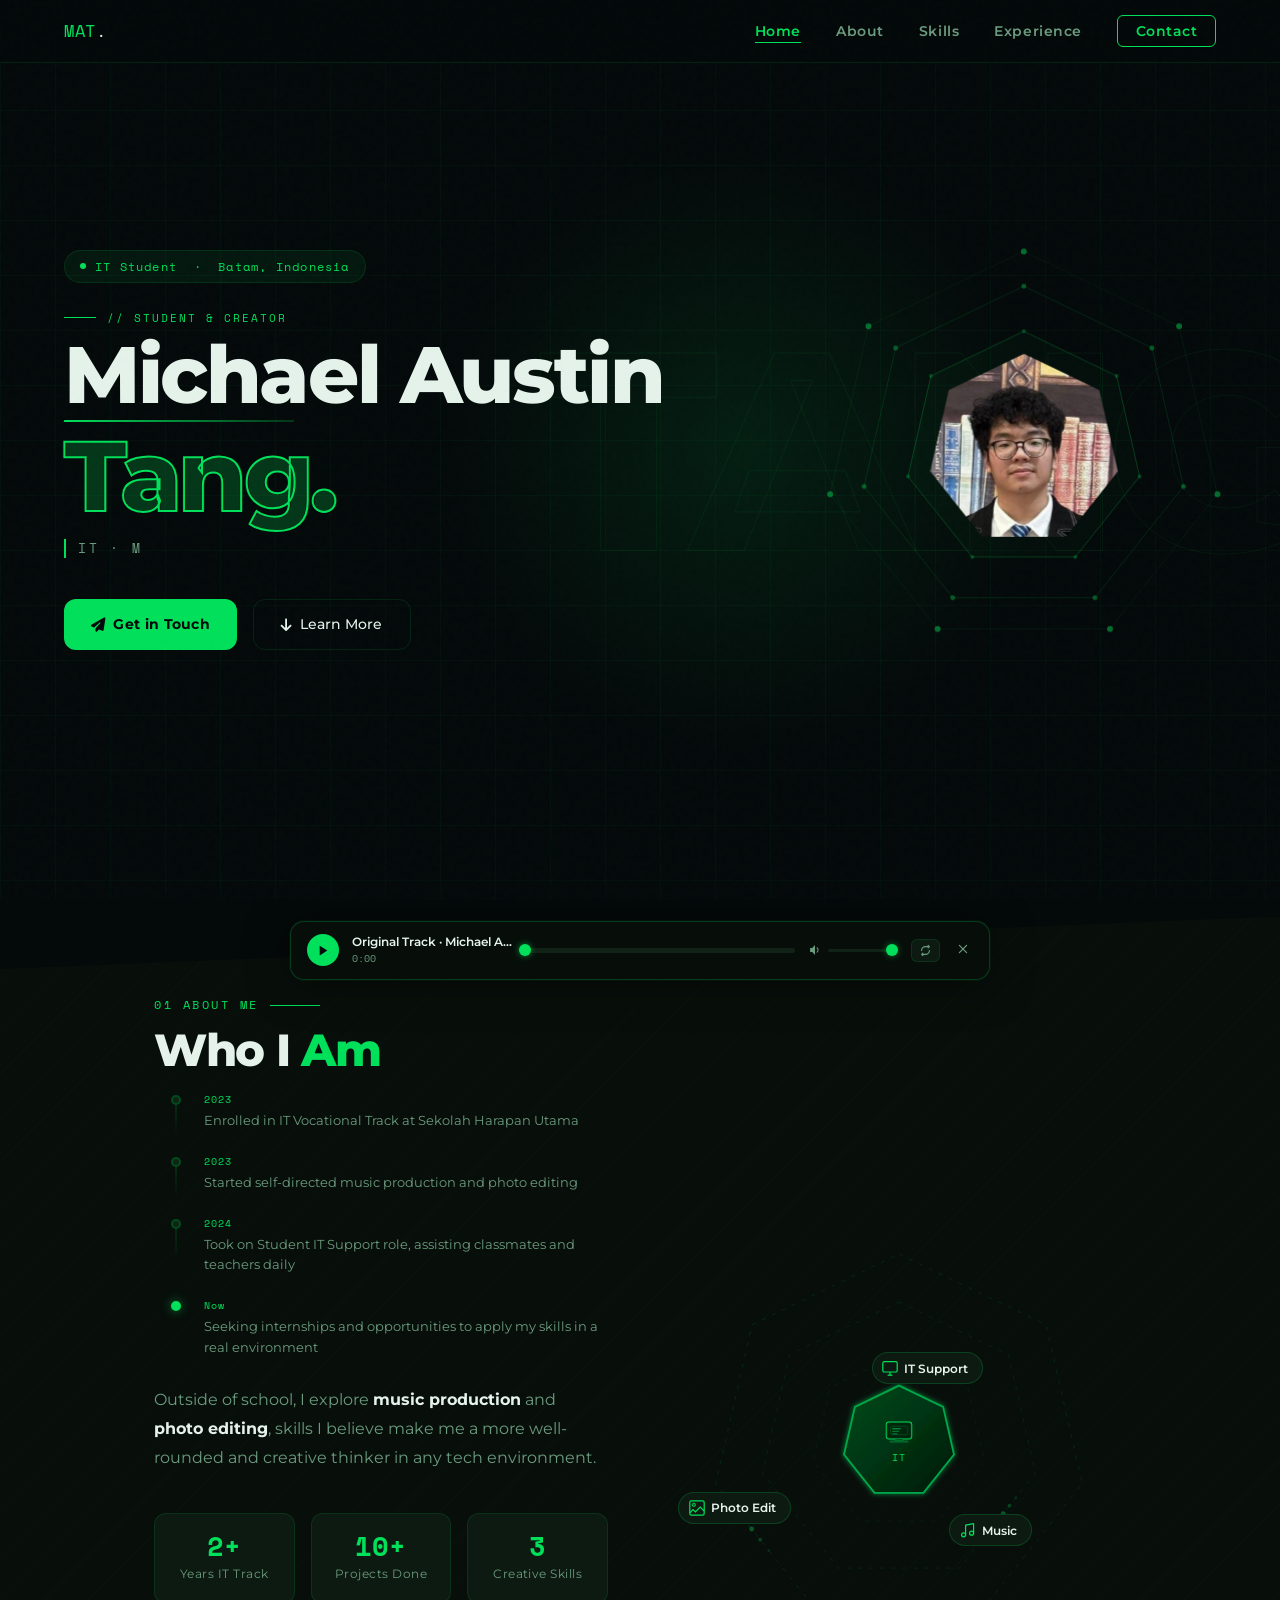
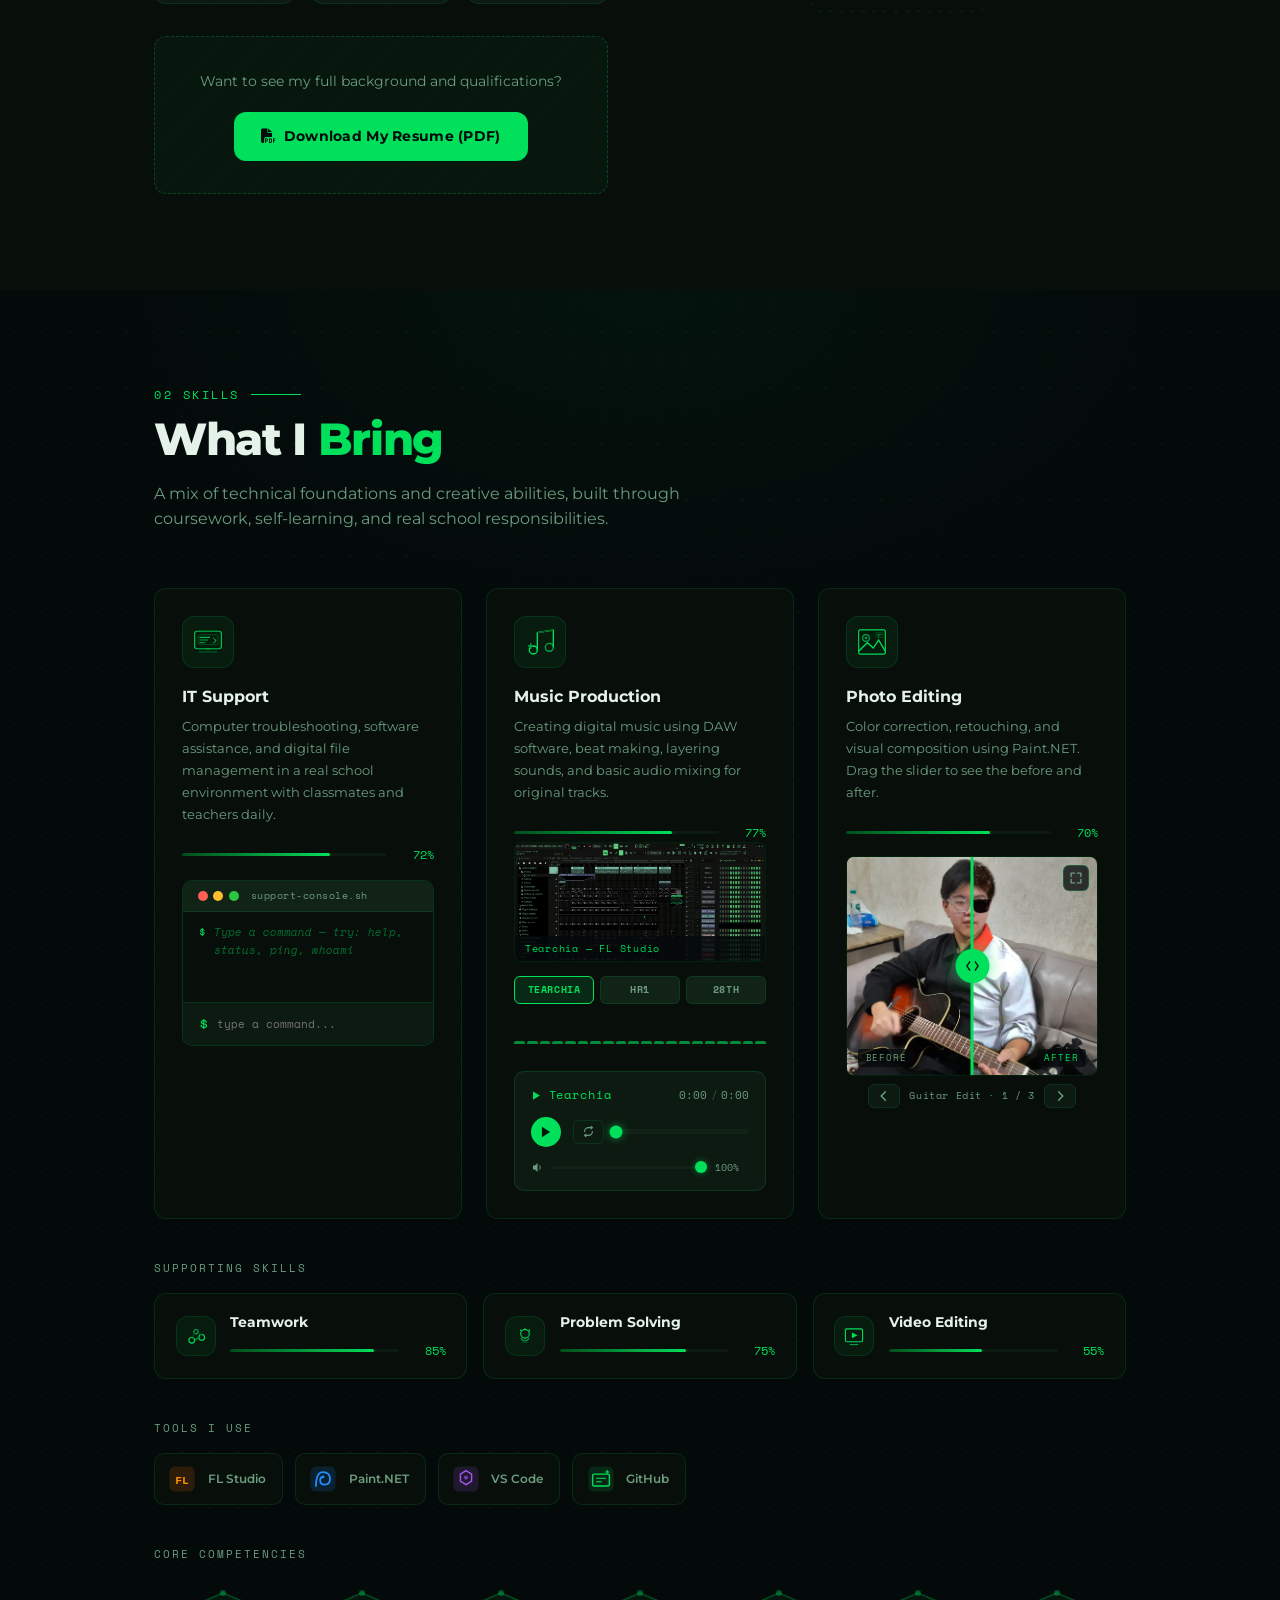
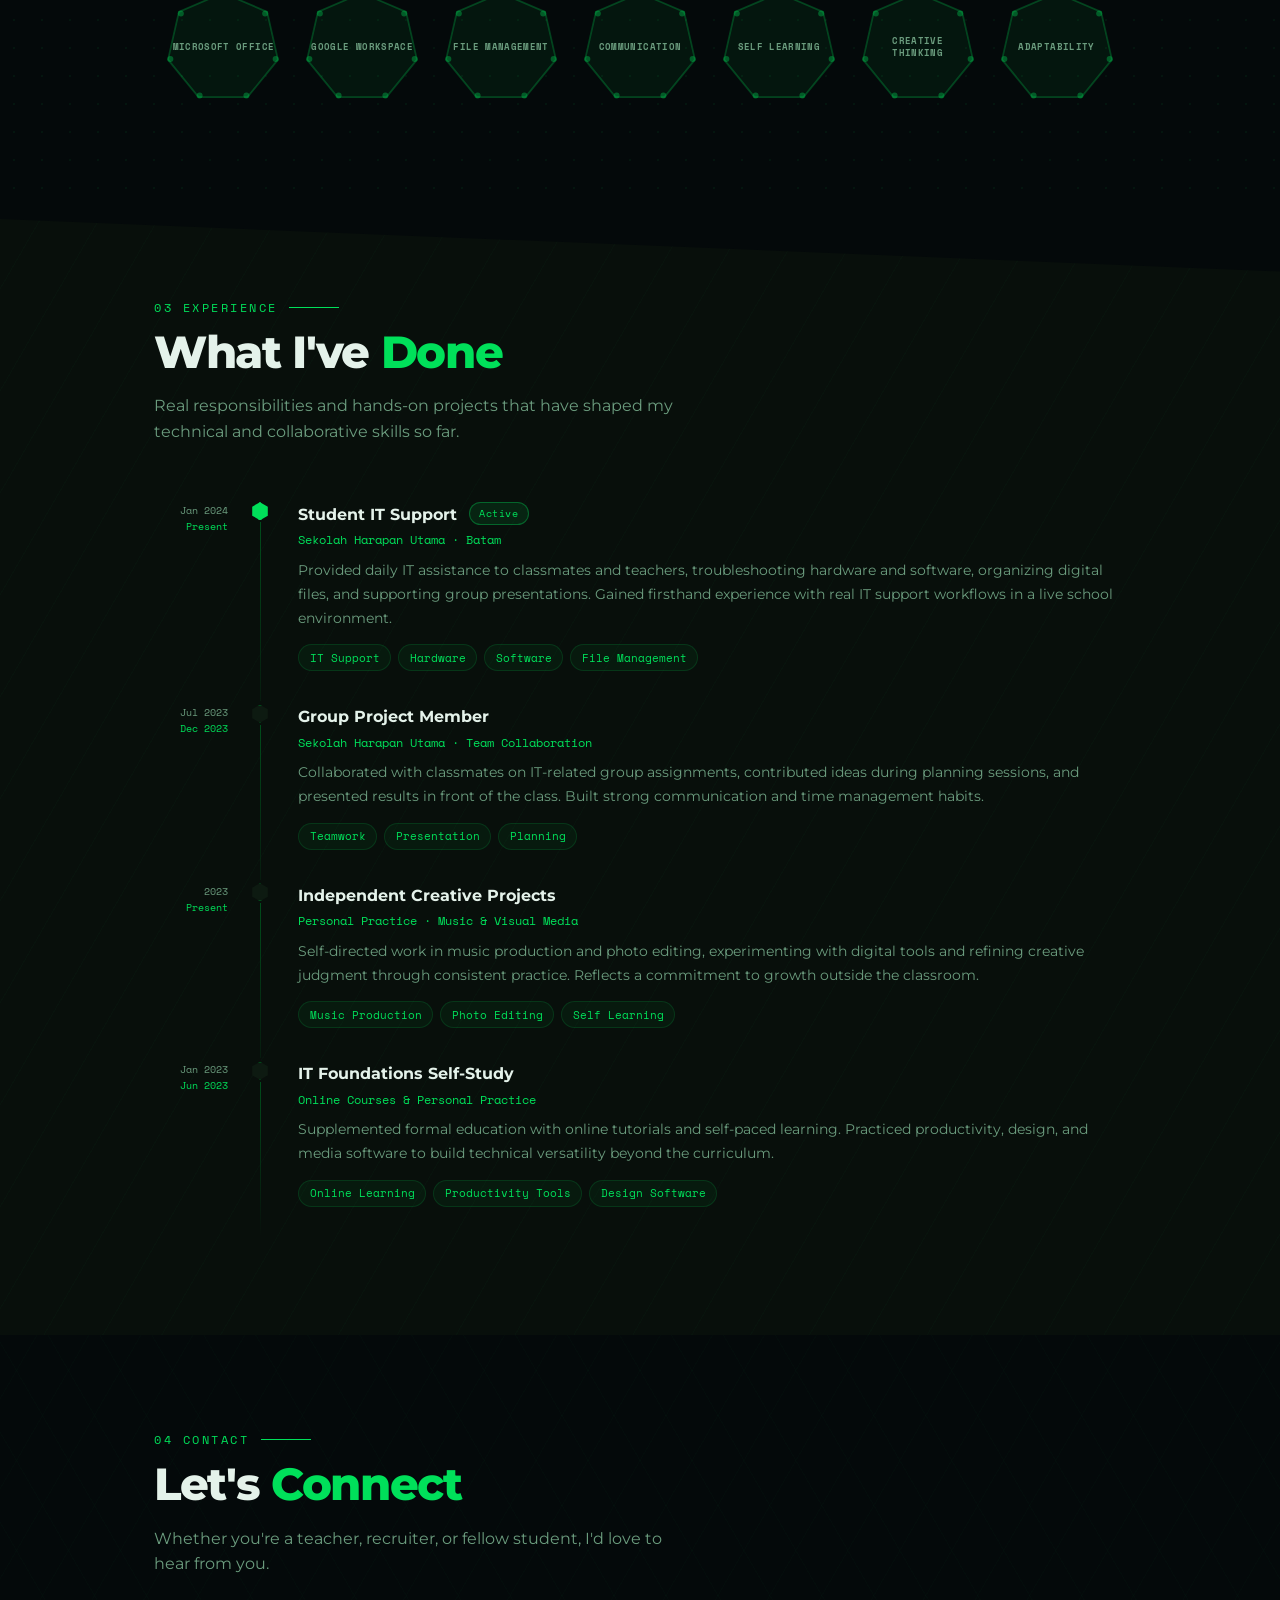
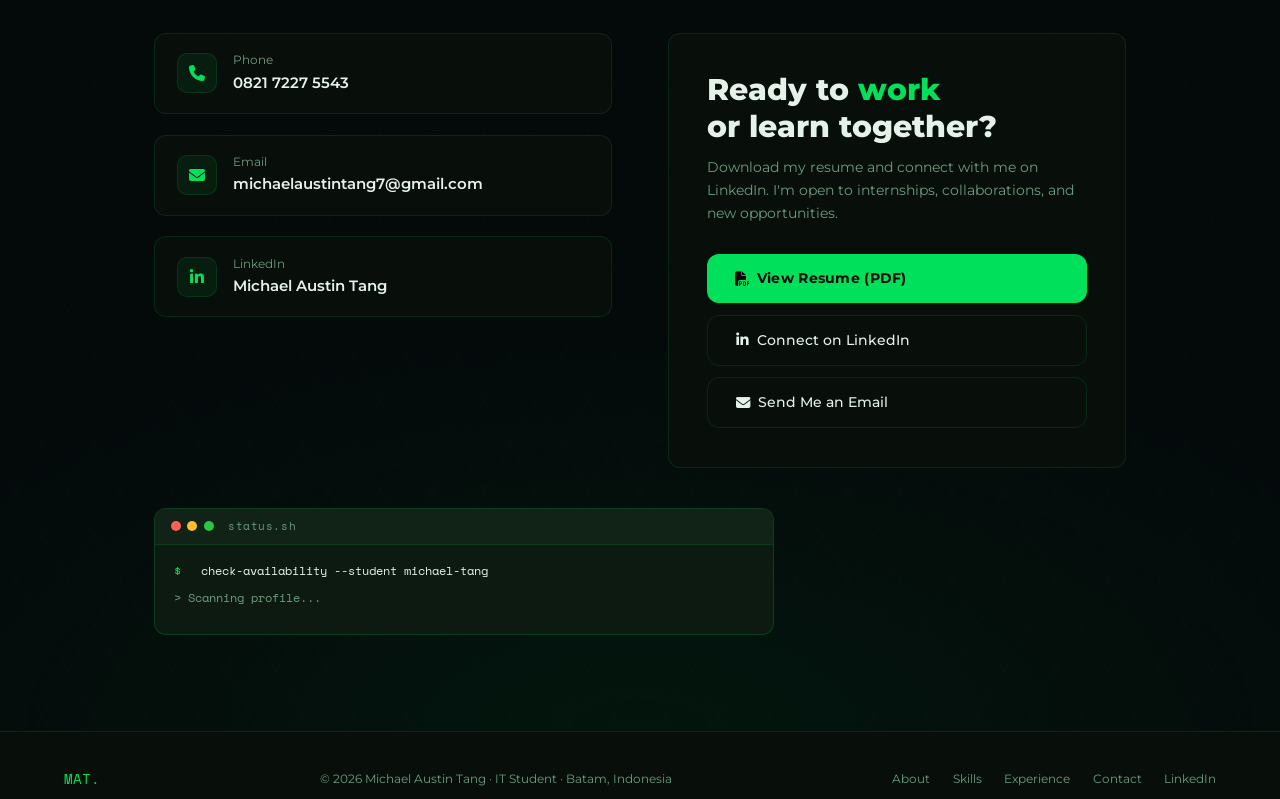
==== index.html @ 1795a178 "Add files via upload" ====
<!DOCTYPE html>
<html lang="en">
<head>
  <meta charset="UTF-8" />
  <meta name="viewport" content="width=device-width, initial-scale=1.0" />
  <title>Michael Austin Tang | IT Student</title>
  <meta name="description" content="Portfolio of Michael Austin Tang, IT vocational student with skills in music production, photo editing, and technology." />
  <link rel="icon" type="image/svg+xml" href="assets/favicon.svg" />
  <link rel="preconnect" href="https://fonts.googleapis.com" />
  <link rel="preconnect" href="https://fonts.gstatic.com" crossorigin />
  <link href="https://fonts.googleapis.com/css2?family=Montserrat:ital,wght@0,300;0,400;0,500;0,600;0,700;0,800;1,400;1,600&family=Space+Mono:wght@400;700&display=swap" rel="stylesheet" />
  <link rel="stylesheet" href="https://cdnjs.cloudflare.com/ajax/libs/font-awesome/6.5.0/css/all.min.css" />
  <link rel="stylesheet" href="css/style.css" />
</head>
<body>

  <!-- SCROLL PROGRESS -->
  <div class="scroll-progress" id="scrollProgress"></div>

  <!-- LOADER -->
  <div id="loader">
    <div class="loader-hept"></div>
    <div class="loader-text">LOADING...</div>
  </div>

  <!-- STICKY MINI PLAYER -->
  <div class="mini-player" id="miniPlayer">
    <div class="mini-player-inner">
      <button class="mini-play-btn" id="miniPlayBtn" onclick="toggleAudio()">
        <svg viewBox="0 0 24 24" width="13" height="13" id="miniPlayIcon"><polygon points="5,3 19,12 5,21" fill="currentColor"/></svg>
        <svg viewBox="0 0 24 24" width="13" height="13" id="miniPauseIcon" style="display:none"><rect x="6" y="4" width="4" height="16" fill="currentColor"/><rect x="14" y="4" width="4" height="16" fill="currentColor"/></svg>
      </button>
      <div class="mini-track-info">
        <span class="mini-track-name">Original Track · Michael Austin Tang</span>
        <span class="mini-track-time" id="miniTime">0:00</span>
      </div>
      <div class="mini-progress-wrap">
        <div class="mini-progress" id="miniProgress">
          <div class="mini-bar" id="miniBar"></div>
          <div class="mini-thumb" id="miniThumb"></div>
        </div>
      </div>
      <div class="mini-vol-wrap">
        <svg viewBox="0 0 20 20" width="14" height="14" class="mini-vol-icon"><path d="M3 7h3l4-4v14l-4-4H3z" fill="currentColor"/><path d="M13 7a4 4 0 0 1 0 6" fill="none" stroke="currentColor" stroke-width="1.5" stroke-linecap="round"/></svg>
        <input type="range" class="mini-vol-slider" id="miniVol" min="0" max="100" value="100">
      </div>
      <button class="loop-btn mini-loop-btn" id="miniLoopBtn" onclick="toggleLoop()" title="Loop">
        <svg viewBox="0 0 20 20" width="13" height="13"><path d="M4 10a6 6 0 0 1 6-6h4M16 10a6 6 0 0 1-6 6H6" fill="none" stroke="currentColor" stroke-width="1.8" stroke-linecap="round"/><polyline points="14 2 16 4 14 6" fill="none" stroke="currentColor" stroke-width="1.8" stroke-linecap="round" stroke-linejoin="round"/><polyline points="6 14 4 16 6 18" fill="none" stroke="currentColor" stroke-width="1.8" stroke-linecap="round" stroke-linejoin="round"/></svg>
      </button>
      <button class="mini-close" onclick="closeMiniPlayer()" title="Hide player">
        <svg viewBox="0 0 20 20" width="12" height="12"><line x1="4" y1="4" x2="16" y2="16" stroke="currentColor" stroke-width="2" stroke-linecap="round"/><line x1="16" y1="4" x2="4" y2="16" stroke="currentColor" stroke-width="2" stroke-linecap="round"/></svg>
      </button>
    </div>
  </div>

  <!-- NAV -->
  <nav>
    <a href="#home" class="nav-logo">MAT<span>.</span><span class="nav-eq" id="navEq" aria-hidden="true"><span></span><span></span><span></span><span></span></span></a>
    <ul class="nav-links">
      <li><a href="#home" class="active">Home</a></li>
      <li><a href="#about">About</a></li>
      <li><a href="#skills">Skills</a></li>
      <li><a href="#projects">Experience</a></li>
      <li><a href="#contact" class="nav-cta">Contact</a></li>
    </ul>
    <button class="hamburger" aria-label="Menu">
      <span></span><span></span><span></span>
    </button>
  </nav>

  <!-- HERO -->
  <section id="home">
    <div class="hero-grid"></div>
    <div class="hero-glow"></div>
    <div class="particles"></div>

    <!-- Big ghost text behind everything -->
    <div class="hero-bg-name" aria-hidden="true">TANG</div>

    <div class="hero-content">
      <div class="hero-tag">
        <span class="hero-tag-dot"></span>
        IT Student &nbsp;·&nbsp; Batam, Indonesia
      </div>

      <!-- Unique editorial name block -->
      <div class="hero-name-block">
        <div class="hero-eyebrow">
          <span class="hero-eyebrow-line"></span>
          <span class="hero-eyebrow-text">// student &amp; creator</span>
        </div>
        <h1 class="hero-name">
          <span class="hero-name-first" id="heroFirst"></span>
          <span class="hero-name-divider" aria-hidden="true"></span>
          <span class="hero-name-last" id="heroLast"></span>
        </h1>
        <div class="hero-discipline-row">
          <span class="hero-discipline" id="heroDiscipline"></span>
        </div>
      </div>

      <p class="hero-sub" id="heroSub" aria-label="Vocational student specializing in Information Technology, with a genuine interest in creative problem solving, digital media, and building skills that matter."></p>
      <div class="hero-btns">
        <a href="#contact" class="btn-primary"><i class="fas fa-paper-plane"></i> Get in Touch</a>
        <a href="#about" class="btn-secondary"><i class="fas fa-arrow-down"></i> Learn More</a>
      </div>
    </div>

    <div class="hero-photo-system" id="heroPhotoSystem">
      <div class="heptagon-hero" id="heptagonHero"></div>
      <div class="hero-photo-wrap" id="heroPhotoWrap">
        <div class="hero-photo-clip" id="heroPhotoClip">
          <img src="assets/photo.jpg" alt="Michael Austin Tang" />
        </div>
      </div>
    </div>
  </section>

  <!-- ABOUT -->
  <section id="about">
    <div class="section-inner">
      <div class="section-label">01 About Me</div>
      <h2 class="section-title reveal">Who I <em>Am</em></h2>
      <div class="about-grid">
        <div class="about-text">
          <!-- Journey timeline strip -->
          <div class="about-timeline">
            <div class="abt-item reveal">
              <div class="abt-dot"></div>
              <div class="abt-content">
                <span class="abt-year">2023</span>
                <span class="abt-event">Enrolled in IT Vocational Track at Sekolah Harapan Utama</span>
              </div>
            </div>
            <div class="abt-item reveal reveal-delay-1">
              <div class="abt-dot"></div>
              <div class="abt-content">
                <span class="abt-year">2023</span>
                <span class="abt-event">Started self-directed music production and photo editing</span>
              </div>
            </div>
            <div class="abt-item reveal reveal-delay-2">
              <div class="abt-dot"></div>
              <div class="abt-content">
                <span class="abt-year">2024</span>
                <span class="abt-event">Took on Student IT Support role, assisting classmates and teachers daily</span>
              </div>
            </div>
            <div class="abt-item reveal reveal-delay-3">
              <div class="abt-dot abt-dot-active"></div>
              <div class="abt-content">
                <span class="abt-year">Now</span>
                <span class="abt-event">Seeking internships and opportunities to apply my skills in a real environment</span>
              </div>
            </div>
          </div>

          <p class="reveal reveal-delay-3" style="margin-top:1.5rem;">
            Outside of school, I explore <strong>music production</strong> and
            <strong>photo editing</strong>, skills I believe make me a more
            well-rounded and creative thinker in any tech environment.
          </p>

          <div class="about-stats reveal reveal-delay-3">
            <div class="stat-card">
              <div class="stat-num" data-target="2" data-suffix="+">0+</div>
              <div class="stat-label">Years IT Track</div>
            </div>
            <div class="stat-card">
              <div class="stat-num" data-target="10" data-suffix="+">0+</div>
              <div class="stat-label">Projects Done</div>
            </div>
            <div class="stat-card">
              <div class="stat-num" data-target="3" data-suffix="">0</div>
              <div class="stat-label">Creative Skills</div>
            </div>
          </div>
          <div class="resume-box reveal reveal-delay-4">
            <p>Want to see my full background and qualifications?</p>
            <a href="resume.pdf" target="_blank" class="btn-primary">
              <i class="fas fa-file-pdf"></i> Download My Resume (PDF)
            </a>
          </div>
        </div>

        <!-- Solar system -->
        <div class="about-visual reveal reveal-delay-2">
          <div class="solar-system" id="solarSystem">
            <div class="solar-center" id="solarCenter">
              <svg viewBox="0 0 100 100" width="100%" height="100%">
                <defs>
                  <linearGradient id="heptGrad" x1="0%" y1="0%" x2="100%" y2="100%">
                    <stop offset="0%" style="stop-color:#004D1B"/>
                    <stop offset="100%" style="stop-color:#001a09"/>
                  </linearGradient>
                  <filter id="heptGlow">
                    <feGaussianBlur stdDeviation="2" result="blur"/>
                    <feMerge><feMergeNode in="blur"/><feMergeNode in="SourceGraphic"/></feMerge>
                  </filter>
                </defs>
                <polygon id="centerHept"
                  points="50,3 86.75,20.70 95.82,60.46 70.39,92.35 29.61,92.35 4.18,60.46 13.25,20.70"
                  fill="url(#heptGrad)" stroke="#00a84a" stroke-width="1.5" filter="url(#heptGlow)"/>
              </svg>
              <div class="solar-center-content">
                <svg viewBox="0 0 36 36" width="30" height="30">
                  <rect x="3" y="5" width="30" height="20" rx="3" fill="none" stroke="#00e05a" stroke-width="1.8"/>
                  <rect x="3" y="5" width="30" height="20" rx="3" fill="#001a09" opacity="0.6"/>
                  <rect x="8" y="10" width="20" height="10" rx="1" fill="none" stroke="#004D1B" stroke-width="1"/>
                  <line x1="10" y1="13" x2="20" y2="13" stroke="#00e05a" stroke-width="0.9"/>
                  <line x1="10" y1="16" x2="18" y2="16" stroke="#00a84a" stroke-width="0.9"/>
                  <line x1="10" y1="19" x2="16" y2="19" stroke="#00a84a" stroke-width="0.9"/>
                  <rect x="13" y="25" width="10" height="2.5" rx="1" fill="#004D1B" stroke="#00a84a" stroke-width="0.5"/>
                  <rect x="7" y="27.5" width="22" height="1.5" rx="1" fill="#004D1B" stroke="#00a84a" stroke-width="0.5"/>
                </svg>
                <span>IT</span>
              </div>
            </div>
            <svg class="orbit-svg" id="orbitSvg" viewBox="0 0 400 400"></svg>
            <a href="#skill-it" class="orbit-badge" id="badge0" data-index="0" data-target="skill-it">
              <svg viewBox="0 0 20 20" width="16" height="16">
                <rect x="1" y="2" width="18" height="13" rx="2" fill="none" stroke="#00e05a" stroke-width="1.5"/>
                <line x1="7" y1="19" x2="13" y2="19" stroke="#00e05a" stroke-width="1.5"/>
                <line x1="10" y1="15" x2="10" y2="19" stroke="#00e05a" stroke-width="1.5"/>
              </svg>
              IT Support
            </a>
            <a href="#skill-music" class="orbit-badge" id="badge1" data-index="1" data-target="skill-music">
              <svg viewBox="0 0 20 20" width="16" height="16">
                <path d="M7 16V4l10-2v12" fill="none" stroke="#00e05a" stroke-width="1.5" stroke-linejoin="round"/>
                <circle cx="4.5" cy="16" r="2.5" fill="none" stroke="#00e05a" stroke-width="1.5"/>
                <circle cx="14.5" cy="14" r="2.5" fill="none" stroke="#00e05a" stroke-width="1.5"/>
              </svg>
              Music
            </a>
            <a href="#skill-photo" class="orbit-badge" id="badge2" data-index="2" data-target="skill-photo">
              <svg viewBox="0 0 20 20" width="16" height="16">
                <rect x="1" y="1" width="18" height="18" rx="2" fill="none" stroke="#00e05a" stroke-width="1.5"/>
                <circle cx="6" cy="6" r="2" fill="none" stroke="#00e05a" stroke-width="1.2"/>
                <circle cx="6" cy="6" r="0.7" fill="#00e05a"/>
                <polyline points="19,14 14,9 8,15 5,12 1,16" fill="none" stroke="#00e05a" stroke-width="1.5"/>
              </svg>
              Photo Edit
            </a>
          </div>
        </div>
      </div>
    </div>
  </section>

  <!-- SKILLS -->
  <section id="skills">
    <div class="section-inner">
      <div class="section-label">02 Skills</div>
      <h2 class="section-title reveal">What I <em>Bring</em></h2>
      <p class="section-desc reveal reveal-delay-1">
        A mix of technical foundations and creative abilities, built through
        coursework, self-learning, and real school responsibilities.
      </p>

      <div class="skills-primary">
        <!-- IT Support -->
        <div class="skill-card skill-featured reveal" id="skill-it">
          <div class="skill-icon-svg">
            <svg viewBox="0 0 48 48" width="32" height="32">
              <rect x="4" y="8" width="40" height="26" rx="4" fill="none" stroke="#00e05a" stroke-width="2"/>
              <rect x="4" y="8" width="40" height="26" rx="4" fill="#001a09" opacity="0.5"/>
              <rect x="9" y="13" width="30" height="15" rx="2" fill="none" stroke="#004D1B" stroke-width="1.5"/>
              <line x1="11" y1="17" x2="27" y2="17" stroke="#00e05a" stroke-width="1.5"/>
              <line x1="11" y1="21" x2="24" y2="21" stroke="#00a84a" stroke-width="1.5"/>
              <line x1="11" y1="25" x2="20" y2="25" stroke="#00a84a" stroke-width="1.5"/>
              <path d="M32 18 L36 22 L32 26" fill="none" stroke="#00e05a" stroke-width="1.5"/>
              <line x1="20" y1="34" x2="28" y2="34" stroke="#00a84a" stroke-width="2"/>
              <rect x="10" y="38" width="28" height="2" rx="1" fill="#004D1B"/>
            </svg>
          </div>
          <div class="skill-name">IT Support</div>
          <div class="skill-desc">
            Computer troubleshooting, software assistance, and digital file management
            in a real school environment with classmates and teachers daily.
          </div>
          <div class="skill-bar-wrap">
            <div class="skill-bar"><div class="skill-bar-fill" data-pct="72"></div></div>
            <div class="skill-pct">72%</div>
          </div>
          <!-- Interactive terminal artifact -->
          <div class="exp-terminal">
            <div class="exp-term-bar">
              <span class="term-dot term-red"></span>
              <span class="term-dot term-yellow"></span>
              <span class="term-dot term-green-dot"></span>
              <span class="exp-term-title">support-console.sh</span>
            </div>
            <div class="exp-term-body" id="expTermBody">
              <div class="exp-term-line"><span class="term-prompt">$</span> <span class="exp-term-welcome">Type a command — try: help, status, ping, whoami</span></div>
            </div>
            <div class="exp-term-input-row">
              <span class="term-prompt">$</span>
              <input class="exp-term-input" id="expTermInput" type="text" placeholder="type a command..." autocomplete="off" spellcheck="false"/>
            </div>
          </div>
        </div>

        <!-- Music Production -->
        <div class="skill-card skill-featured reveal reveal-delay-1" id="skill-music">
          <div class="skill-icon-svg">
            <svg viewBox="0 0 48 48" width="32" height="32">
              <circle cx="14" cy="36" r="6" fill="none" stroke="#00e05a" stroke-width="2"/>
              <circle cx="38" cy="32" r="6" fill="none" stroke="#00a84a" stroke-width="2"/>
              <path d="M20 36 L20 10 L44 6 L44 32" fill="none" stroke="#00e05a" stroke-width="2"/>
              <line x1="20" y1="10" x2="44" y2="6" stroke="#004D1B" stroke-width="1.5"/>
              <line x1="6" y1="30" x2="14" y2="30" stroke="#00a84a" stroke-width="2"/>
              <line x1="10" y1="26" x2="10" y2="34" stroke="#00a84a" stroke-width="2"/>
            </svg>
          </div>
          <div class="skill-name">Music Production</div>
          <div class="skill-desc">
            Creating digital music using DAW software, beat making, layering sounds,
            and basic audio mixing for original tracks.
          </div>
          <div class="skill-bar-wrap">
            <div class="skill-bar"><div class="skill-bar-fill" data-pct="77"></div></div>
            <div class="skill-pct">77%</div>
          </div>

          <!-- FL Studio project peek -->
          <div class="fl-peek" id="flPeek">
            <img src="assets/tearscreenie.png" id="flPeekImg" alt="FL Studio project" loading="lazy" class="lightbox-trigger" data-caption="Tearchia — FL Studio arrangement"/>
            <div class="fl-peek-label" id="flPeekLabel">Tearchia — FL Studio</div>
          </div>

          <!-- Track switcher -->
          <div class="track-switcher">
            <button class="track-tab active" data-src="assets/music-sample.mp3" data-label="Tearchia" data-img="assets/tearscreenie.png">Tearchia</button>
            <button class="track-tab" data-src="assets/hr1.mp3" data-label="HR1" data-img="assets/hr1screenie.png">HR1</button>
            <button class="track-tab" data-src="assets/28th_sample.mp3" data-label="28th" data-img="assets/28thscreenie.png">28th</button>
          </div>

          <!-- Waveform visualizer -->
          <div class="wave-visualizer" id="waveVisualizer" aria-hidden="true">
            <div class="wave-bar"></div><div class="wave-bar"></div><div class="wave-bar"></div>
            <div class="wave-bar"></div><div class="wave-bar"></div><div class="wave-bar"></div>
            <div class="wave-bar"></div><div class="wave-bar"></div><div class="wave-bar"></div>
            <div class="wave-bar"></div><div class="wave-bar"></div><div class="wave-bar"></div>
            <div class="wave-bar"></div><div class="wave-bar"></div><div class="wave-bar"></div>
            <div class="wave-bar"></div><div class="wave-bar"></div><div class="wave-bar"></div>
            <div class="wave-bar"></div><div class="wave-bar"></div>
          </div>
          <!-- Audio player -->
          <div class="audio-player" id="audioPlayer">
            <audio id="trackAudio" preload="none">
              <source src="assets/music-sample.mp3" type="audio/mpeg">
            </audio>
            <div class="audio-header">
              <div class="audio-label">
                <svg viewBox="0 0 16 16" width="11" height="11"><polygon points="3,2 13,8 3,14" fill="#00e05a"/></svg>
                <span id="audioTrackName">Tearchia</span>
              </div>
              <div class="audio-time-display">
                <span id="audioTimeCur">0:00</span><span class="audio-time-sep">/</span><span id="audioTimeDur">0:00</span>
              </div>
            </div>
            <div class="audio-controls">
              <button class="audio-btn" id="playBtn" onclick="toggleAudio()">
                <svg viewBox="0 0 24 24" width="14" height="14" id="playIcon"><polygon points="5,3 19,12 5,21" fill="#001a09"/></svg>
                <svg viewBox="0 0 24 24" width="14" height="14" id="pauseIcon" style="display:none"><rect x="6" y="4" width="4" height="16" fill="#001a09"/><rect x="14" y="4" width="4" height="16" fill="#001a09"/></svg>
              </button>
              <button class="loop-btn" id="loopBtn" onclick="toggleLoop()" title="Loop">
                <svg viewBox="0 0 20 20" width="13" height="13"><path d="M4 10a6 6 0 0 1 6-6h4M16 10a6 6 0 0 1-6 6H6" fill="none" stroke="currentColor" stroke-width="1.8" stroke-linecap="round"/><polyline points="14 2 16 4 14 6" fill="none" stroke="currentColor" stroke-width="1.8" stroke-linecap="round" stroke-linejoin="round"/><polyline points="6 14 4 16 6 18" fill="none" stroke="currentColor" stroke-width="1.8" stroke-linecap="round" stroke-linejoin="round"/></svg>
              </button>
              <div class="audio-scrub-wrap">
                <div class="audio-progress" id="audioProgress">
                  <div class="audio-bar" id="audioBar"></div>
                  <div class="audio-thumb" id="audioThumb"></div>
                </div>
              </div>
            </div>
            <div class="audio-vol-row">
              <svg viewBox="0 0 20 20" width="13" height="13" class="vol-icon"><path d="M3 7h3l4-4v14l-4-4H3z" fill="currentColor"/><path d="M13 7a4 4 0 0 1 0 6" fill="none" stroke="currentColor" stroke-width="1.5" stroke-linecap="round"/></svg>
              <input type="range" class="vol-slider" id="volSlider" min="0" max="100" value="100">
              <span class="vol-label" id="volLabel">100%</span>
            </div>
          </div>
        </div>

        <!-- Photo Editing -->
        <div class="skill-card skill-featured reveal reveal-delay-2" id="skill-photo">
          <div class="skill-icon-svg">
            <svg viewBox="0 0 48 48" width="32" height="32">
              <rect x="4" y="6" width="40" height="36" rx="3" fill="none" stroke="#00e05a" stroke-width="2"/>
              <rect x="4" y="6" width="40" height="36" rx="3" fill="#001a09" opacity="0.4"/>
              <circle cx="15" cy="18" r="5" fill="none" stroke="#00a84a" stroke-width="1.8"/>
              <circle cx="15" cy="18" r="2" fill="#00a84a"/>
              <polyline points="4,38 17,25 26,33 34,21 44,38" fill="none" stroke="#00e05a" stroke-width="2"/>
              <rect x="30" y="10" width="10" height="7" rx="1" fill="none" stroke="#004D1B" stroke-width="1.5"/>
              <line x1="32" y1="13" x2="38" y2="13" stroke="#00a84a" stroke-width="1"/>
              <line x1="32" y1="15" x2="36" y2="15" stroke="#00a84a" stroke-width="1"/>
            </svg>
          </div>
          <div class="skill-name">Photo Editing</div>
          <div class="skill-desc">
            Color correction, retouching, and visual composition using Paint.NET.
            Drag the slider to see the before and after.
          </div>
          <div class="skill-bar-wrap">
            <div class="skill-bar"><div class="skill-bar-fill" data-pct="70"></div></div>
            <div class="skill-pct">70%</div>
          </div>
          <!-- Before / After slider — wrapper-clip approach -->
          <div class="ba-wrap">
            <div class="ba-slider" id="baSlider">
              <!-- AFTER: sits at the back, full size -->
              <img class="ba-full-img" id="baAfterImg" src="assets/elvis_ciputra.png" alt="After" draggable="false"/>
              <!-- BEFORE wrapper: overflow:hidden, width controlled by JS -->
              <div class="ba-before-clip" id="baBeforeClip">
                <!-- Image is position:absolute full-width so it never shrinks with its parent -->
                <img class="ba-full-img ba-before-inner" id="baBeforeImg" src="assets/devinguitart.png" alt="Before" draggable="false"/>
              </div>
              <!-- Divider line + drag handle -->
              <div class="ba-divider" id="baDivider">
                <div class="ba-handle-knob">
                  <svg viewBox="0 0 20 20" width="14" height="14"><polyline points="6,4 2,10 6,16" fill="none" stroke="currentColor" stroke-width="2" stroke-linecap="round"/><polyline points="14,4 18,10 14,16" fill="none" stroke="currentColor" stroke-width="2" stroke-linecap="round"/></svg>
                </div>
              </div>
              <div class="ba-labels">
                <span class="ba-label-before">BEFORE</span>
                <span class="ba-label-after">AFTER</span>
              </div>
              <button class="ba-expand-btn" id="baExpandBtn" title="View full size">
                <svg viewBox="0 0 20 20" width="14" height="14"><path d="M3 8V3h5M17 8V3h-5M3 12v5h5M17 12v5h-5" fill="none" stroke="currentColor" stroke-width="2" stroke-linecap="round" stroke-linejoin="round"/></svg>
              </button>
            </div>
            <div class="ba-nav">
              <button class="ba-nav-btn" id="baPrev">
                <svg viewBox="0 0 20 20" width="14" height="14"><polyline points="12 4 6 10 12 16" fill="none" stroke="currentColor" stroke-width="2" stroke-linecap="round"/></svg>
              </button>
              <span class="ba-nav-label" id="baNavLabel">Guitar Edit · 1 / 3</span>
              <button class="ba-nav-btn" id="baNext">
                <svg viewBox="0 0 20 20" width="14" height="14"><polyline points="8 4 14 10 8 16" fill="none" stroke="currentColor" stroke-width="2" stroke-linecap="round"/></svg>
              </button>
            </div>
          </div>
        </div>
      </div>

      <!-- Secondary skills -->
      <div class="skills-secondary-label reveal">Supporting Skills</div>
      <div class="skills-secondary">
        <div class="skill-card skill-minor reveal">
          <div class="skill-icon-svg skill-icon-sm">
            <svg viewBox="0 0 28 28" width="20" height="20">
              <circle cx="8" cy="20" r="4" fill="none" stroke="#00e05a" stroke-width="1.5"/>
              <circle cx="22" cy="16" r="4" fill="none" stroke="#00e05a" stroke-width="1.5"/>
              <line x1="12" y1="20" x2="18" y2="16" stroke="#00a84a" stroke-width="1.5"/>
              <circle cx="14" cy="8" r="3" fill="none" stroke="#00a84a" stroke-width="1.5"/>
              <line x1="8" y1="16" x2="12" y2="10" stroke="#004D1B" stroke-width="1.5"/>
              <line x1="22" y1="12" x2="17" y2="10" stroke="#004D1B" stroke-width="1.5"/>
            </svg>
          </div>
          <div>
            <div class="skill-name-sm">Teamwork</div>
            <div class="skill-bar-wrap">
              <div class="skill-bar"><div class="skill-bar-fill" data-pct="85"></div></div>
              <div class="skill-pct">85%</div>
            </div>
          </div>
        </div>
        <div class="skill-card skill-minor reveal reveal-delay-1">
          <div class="skill-icon-svg skill-icon-sm">
            <svg viewBox="0 0 28 28" width="20" height="20">
              <circle cx="14" cy="11" r="6" fill="none" stroke="#00e05a" stroke-width="1.5"/>
              <line x1="14" y1="5" x2="14" y2="3" stroke="#00e05a" stroke-width="1.5"/>
              <line x1="19" y1="7" x2="21" y2="5" stroke="#00e05a" stroke-width="1.5"/>
              <line x1="9" y1="7" x2="7" y2="5" stroke="#00e05a" stroke-width="1.5"/>
              <path d="M8 17 Q14 25 20 17" fill="none" stroke="#00a84a" stroke-width="1.5"/>
              <line x1="10" y1="23" x2="18" y2="23" stroke="#004D1B" stroke-width="1.5"/>
            </svg>
          </div>
          <div>
            <div class="skill-name-sm">Problem Solving</div>
            <div class="skill-bar-wrap">
              <div class="skill-bar"><div class="skill-bar-fill" data-pct="75"></div></div>
              <div class="skill-pct">75%</div>
            </div>
          </div>
        </div>
        <div class="skill-card skill-minor reveal reveal-delay-2">
          <div class="skill-icon-svg skill-icon-sm">
            <svg viewBox="0 0 28 28" width="20" height="20">
              <rect x="2" y="4" width="24" height="18" rx="2" fill="none" stroke="#00e05a" stroke-width="1.5"/>
              <polygon points="11,9 11,17 19,13" fill="#00e05a"/>
              <line x1="8" y1="26" x2="20" y2="26" stroke="#00a84a" stroke-width="1.5"/>
            </svg>
          </div>
          <div>
            <div class="skill-name-sm">Video Editing</div>
            <div class="skill-bar-wrap">
              <div class="skill-bar"><div class="skill-bar-fill" data-pct="55"></div></div>
              <div class="skill-pct">55%</div>
            </div>
          </div>
        </div>
      </div>


      <!-- TOOLS STRIP -->
      <div class="tools-label reveal">Tools I Use</div>
      <div class="tools-strip reveal">
        <div class="tool-item">
          <div class="tool-icon">
            <svg viewBox="0 0 40 40" width="28" height="28">
              <rect x="2" y="2" width="36" height="36" rx="8" fill="#FF6B00" opacity="0.15"/>
              <text x="20" y="27" text-anchor="middle" font-family="monospace" font-weight="bold" font-size="16" fill="#FF8C00">FL</text>
            </svg>
          </div>
          <span>FL Studio</span>
        </div>
        <div class="tool-item">
          <div class="tool-icon">
            <svg viewBox="0 0 40 40" width="28" height="28">
              <rect x="2" y="2" width="36" height="36" rx="8" fill="#1e90ff" opacity="0.15"/>
              <path d="M10 30 Q10 10 20 10 Q30 10 30 20 Q30 28 22 28 Q16 28 16 22 Q16 17 20 17" fill="none" stroke="#1e90ff" stroke-width="2.5" stroke-linecap="round"/>
              <circle cx="20" cy="17" r="2" fill="#1e90ff"/>
            </svg>
          </div>
          <span>Paint.NET</span>
        </div>
        <div class="tool-item">
          <div class="tool-icon">
            <svg viewBox="0 0 40 40" width="28" height="28">
              <rect x="2" y="2" width="36" height="36" rx="8" fill="#a855f7" opacity="0.15"/>
              <polygon points="20,8 28,13 28,23 20,28 12,23 12,13" fill="none" stroke="#a855f7" stroke-width="2"/>
              <circle cx="20" cy="18" r="3" fill="#a855f7" opacity="0.6"/>
            </svg>
          </div>
          <span>VS Code</span>
        </div>
        <div class="tool-item">
          <div class="tool-icon">
            <svg viewBox="0 0 40 40" width="28" height="28">
              <rect x="2" y="2" width="36" height="36" rx="8" fill="#00e05a" opacity="0.12"/>
              <rect x="8" y="13" width="24" height="17" rx="2" fill="none" stroke="#00e05a" stroke-width="2"/>
              <line x1="13" y1="19" x2="27" y2="19" stroke="#00e05a" stroke-width="1.5"/>
              <line x1="13" y1="24" x2="21" y2="24" stroke="#00e05a" stroke-width="1.5"/>
              <line x1="26" y1="10" x2="32" y2="10" stroke="#00e05a" stroke-width="1.5"/>
              <line x1="29" y1="7" x2="29" y2="13" stroke="#00e05a" stroke-width="1.5"/>
            </svg>
          </div>
          <span>GitHub</span>
        </div>
      </div>

      <!-- 7 Heptagon competency cells — one per side of a heptagon, stretches full width -->
      <div class="core-skills-label reveal">Core Competencies</div>
      <div class="hept-grid reveal">
        <div class="hept-cell"><div class="hept-shape">
          <svg viewBox="0 0 80 80">
            <polygon class="hept-outer" points="40,4 69.4,16.56 76.64,48.44 56.31,73.44 23.69,73.44 3.36,48.44 10.6,16.56" fill="rgba(0,224,90,0.06)" stroke="rgba(0,224,90,0.25)" stroke-width="1.2"/>
            <circle class="hept-dot" cx="40.0" cy="4.0" r="2" fill="rgba(0,224,90,0.35)"/>
            <circle class="hept-dot" cx="68.1" cy="17.6" r="2" fill="rgba(0,224,90,0.35)"/>
            <circle class="hept-dot" cx="75.1" cy="48.0" r="2" fill="rgba(0,224,90,0.35)"/>
            <circle class="hept-dot" cx="55.6" cy="72.4" r="2" fill="rgba(0,224,90,0.35)"/>
            <circle class="hept-dot" cx="24.4" cy="72.4" r="2" fill="rgba(0,224,90,0.35)"/>
            <circle class="hept-dot" cx="4.9" cy="48.0" r="2" fill="rgba(0,224,90,0.35)"/>
            <circle class="hept-dot" cx="11.9" cy="17.6" r="2" fill="rgba(0,224,90,0.35)"/>
          </svg>
          <span>Microsoft Office</span>
        </div></div>
        <div class="hept-cell"><div class="hept-shape">
          <svg viewBox="0 0 80 80">
            <polygon class="hept-outer" points="40,4 69.4,16.56 76.64,48.44 56.31,73.44 23.69,73.44 3.36,48.44 10.6,16.56" fill="rgba(0,224,90,0.06)" stroke="rgba(0,224,90,0.25)" stroke-width="1.2"/>
            <circle class="hept-dot" cx="40.0" cy="4.0" r="2" fill="rgba(0,224,90,0.35)"/>
            <circle class="hept-dot" cx="68.1" cy="17.6" r="2" fill="rgba(0,224,90,0.35)"/>
            <circle class="hept-dot" cx="75.1" cy="48.0" r="2" fill="rgba(0,224,90,0.35)"/>
            <circle class="hept-dot" cx="55.6" cy="72.4" r="2" fill="rgba(0,224,90,0.35)"/>
            <circle class="hept-dot" cx="24.4" cy="72.4" r="2" fill="rgba(0,224,90,0.35)"/>
            <circle class="hept-dot" cx="4.9" cy="48.0" r="2" fill="rgba(0,224,90,0.35)"/>
            <circle class="hept-dot" cx="11.9" cy="17.6" r="2" fill="rgba(0,224,90,0.35)"/>
          </svg>
          <span>Google Workspace</span>
        </div></div>
        <div class="hept-cell"><div class="hept-shape">
          <svg viewBox="0 0 80 80">
            <polygon class="hept-outer" points="40,4 69.4,16.56 76.64,48.44 56.31,73.44 23.69,73.44 3.36,48.44 10.6,16.56" fill="rgba(0,224,90,0.06)" stroke="rgba(0,224,90,0.25)" stroke-width="1.2"/>
            <circle class="hept-dot" cx="40.0" cy="4.0" r="2" fill="rgba(0,224,90,0.35)"/>
            <circle class="hept-dot" cx="68.1" cy="17.6" r="2" fill="rgba(0,224,90,0.35)"/>
            <circle class="hept-dot" cx="75.1" cy="48.0" r="2" fill="rgba(0,224,90,0.35)"/>
            <circle class="hept-dot" cx="55.6" cy="72.4" r="2" fill="rgba(0,224,90,0.35)"/>
            <circle class="hept-dot" cx="24.4" cy="72.4" r="2" fill="rgba(0,224,90,0.35)"/>
            <circle class="hept-dot" cx="4.9" cy="48.0" r="2" fill="rgba(0,224,90,0.35)"/>
            <circle class="hept-dot" cx="11.9" cy="17.6" r="2" fill="rgba(0,224,90,0.35)"/>
          </svg>
          <span>File Management</span>
        </div></div>
        <div class="hept-cell"><div class="hept-shape">
          <svg viewBox="0 0 80 80">
            <polygon class="hept-outer" points="40,4 69.4,16.56 76.64,48.44 56.31,73.44 23.69,73.44 3.36,48.44 10.6,16.56" fill="rgba(0,224,90,0.06)" stroke="rgba(0,224,90,0.25)" stroke-width="1.2"/>
            <circle class="hept-dot" cx="40.0" cy="4.0" r="2" fill="rgba(0,224,90,0.35)"/>
            <circle class="hept-dot" cx="68.1" cy="17.6" r="2" fill="rgba(0,224,90,0.35)"/>
            <circle class="hept-dot" cx="75.1" cy="48.0" r="2" fill="rgba(0,224,90,0.35)"/>
            <circle class="hept-dot" cx="55.6" cy="72.4" r="2" fill="rgba(0,224,90,0.35)"/>
            <circle class="hept-dot" cx="24.4" cy="72.4" r="2" fill="rgba(0,224,90,0.35)"/>
            <circle class="hept-dot" cx="4.9" cy="48.0" r="2" fill="rgba(0,224,90,0.35)"/>
            <circle class="hept-dot" cx="11.9" cy="17.6" r="2" fill="rgba(0,224,90,0.35)"/>
          </svg>
          <span>Communication</span>
        </div></div>
        <div class="hept-cell"><div class="hept-shape">
          <svg viewBox="0 0 80 80">
            <polygon class="hept-outer" points="40,4 69.4,16.56 76.64,48.44 56.31,73.44 23.69,73.44 3.36,48.44 10.6,16.56" fill="rgba(0,224,90,0.06)" stroke="rgba(0,224,90,0.25)" stroke-width="1.2"/>
            <circle class="hept-dot" cx="40.0" cy="4.0" r="2" fill="rgba(0,224,90,0.35)"/>
            <circle class="hept-dot" cx="68.1" cy="17.6" r="2" fill="rgba(0,224,90,0.35)"/>
            <circle class="hept-dot" cx="75.1" cy="48.0" r="2" fill="rgba(0,224,90,0.35)"/>
            <circle class="hept-dot" cx="55.6" cy="72.4" r="2" fill="rgba(0,224,90,0.35)"/>
            <circle class="hept-dot" cx="24.4" cy="72.4" r="2" fill="rgba(0,224,90,0.35)"/>
            <circle class="hept-dot" cx="4.9" cy="48.0" r="2" fill="rgba(0,224,90,0.35)"/>
            <circle class="hept-dot" cx="11.9" cy="17.6" r="2" fill="rgba(0,224,90,0.35)"/>
          </svg>
          <span>Self Learning</span>
        </div></div>
        <div class="hept-cell"><div class="hept-shape">
          <svg viewBox="0 0 80 80">
            <polygon class="hept-outer" points="40,4 69.4,16.56 76.64,48.44 56.31,73.44 23.69,73.44 3.36,48.44 10.6,16.56" fill="rgba(0,224,90,0.06)" stroke="rgba(0,224,90,0.25)" stroke-width="1.2"/>
            <circle class="hept-dot" cx="40.0" cy="4.0" r="2" fill="rgba(0,224,90,0.35)"/>
            <circle class="hept-dot" cx="68.1" cy="17.6" r="2" fill="rgba(0,224,90,0.35)"/>
            <circle class="hept-dot" cx="75.1" cy="48.0" r="2" fill="rgba(0,224,90,0.35)"/>
            <circle class="hept-dot" cx="55.6" cy="72.4" r="2" fill="rgba(0,224,90,0.35)"/>
            <circle class="hept-dot" cx="24.4" cy="72.4" r="2" fill="rgba(0,224,90,0.35)"/>
            <circle class="hept-dot" cx="4.9" cy="48.0" r="2" fill="rgba(0,224,90,0.35)"/>
            <circle class="hept-dot" cx="11.9" cy="17.6" r="2" fill="rgba(0,224,90,0.35)"/>
          </svg>
          <span>Creative Thinking</span>
        </div></div>
        <div class="hept-cell"><div class="hept-shape">
          <svg viewBox="0 0 80 80">
            <polygon class="hept-outer" points="40,4 69.4,16.56 76.64,48.44 56.31,73.44 23.69,73.44 3.36,48.44 10.6,16.56" fill="rgba(0,224,90,0.06)" stroke="rgba(0,224,90,0.25)" stroke-width="1.2"/>
            <circle class="hept-dot" cx="40.0" cy="4.0" r="2" fill="rgba(0,224,90,0.35)"/>
            <circle class="hept-dot" cx="68.1" cy="17.6" r="2" fill="rgba(0,224,90,0.35)"/>
            <circle class="hept-dot" cx="75.1" cy="48.0" r="2" fill="rgba(0,224,90,0.35)"/>
            <circle class="hept-dot" cx="55.6" cy="72.4" r="2" fill="rgba(0,224,90,0.35)"/>
            <circle class="hept-dot" cx="24.4" cy="72.4" r="2" fill="rgba(0,224,90,0.35)"/>
            <circle class="hept-dot" cx="4.9" cy="48.0" r="2" fill="rgba(0,224,90,0.35)"/>
            <circle class="hept-dot" cx="11.9" cy="17.6" r="2" fill="rgba(0,224,90,0.35)"/>
          </svg>
          <span>Adaptability</span>
        </div></div>
      </div>
    </div>
  </section>

  <!-- EXPERIENCE -->
  <section id="projects">
    <div class="section-inner">
      <div class="section-label">03 Experience</div>
      <h2 class="section-title reveal">What I've <em>Done</em></h2>
      <p class="section-desc reveal reveal-delay-1">
        Real responsibilities and hands-on projects that have shaped my
        technical and collaborative skills so far.
      </p>
      <div class="timeline">
        <div class="tl-item reveal">
          <div class="tl-left">
            <div class="tl-year">Jan 2024<br><span>Present</span></div>
          </div>
          <div class="tl-connector">
            <div class="tl-dot tl-dot-active"></div>
            <div class="tl-line"></div>
          </div>
          <div class="tl-card">
            <div class="tl-card-header">
              <div class="tl-title">Student IT Support</div>
              <div class="tl-badge active-badge">Active</div>
            </div>
            <div class="tl-org">Sekolah Harapan Utama · Batam</div>
            <div class="tl-desc">
              Provided daily IT assistance to classmates and teachers, troubleshooting hardware
              and software, organizing digital files, and supporting group presentations. Gained
              firsthand experience with real IT support workflows in a live school environment.
            </div>
            <div class="project-tags">
              <span class="project-tag">IT Support</span>
              <span class="project-tag">Hardware</span>
              <span class="project-tag">Software</span>
              <span class="project-tag">File Management</span>
            </div>

          </div>
        </div>

        <div class="tl-item reveal reveal-delay-1">
          <div class="tl-left">
            <div class="tl-year">Jul 2023<br><span>Dec 2023</span></div>
          </div>
          <div class="tl-connector">
            <div class="tl-dot"></div>
            <div class="tl-line"></div>
          </div>
          <div class="tl-card">
            <div class="tl-card-header">
              <div class="tl-title">Group Project Member</div>
            </div>
            <div class="tl-org">Sekolah Harapan Utama · Team Collaboration</div>
            <div class="tl-desc">
              Collaborated with classmates on IT-related group assignments, contributed ideas
              during planning sessions, and presented results in front of the class. Built
              strong communication and time management habits.
            </div>
            <div class="project-tags">
              <span class="project-tag">Teamwork</span>
              <span class="project-tag">Presentation</span>
              <span class="project-tag">Planning</span>
            </div>
          </div>
        </div>

        <div class="tl-item reveal reveal-delay-2">
          <div class="tl-left">
            <div class="tl-year">2023<br><span>Present</span></div>
          </div>
          <div class="tl-connector">
            <div class="tl-dot"></div>
            <div class="tl-line"></div>
          </div>
          <div class="tl-card">
            <div class="tl-card-header">
              <div class="tl-title">Independent Creative Projects</div>
            </div>
            <div class="tl-org">Personal Practice · Music &amp; Visual Media</div>
            <div class="tl-desc">
              Self-directed work in music production and photo editing, experimenting with
              digital tools and refining creative judgment through consistent practice. Reflects
              a commitment to growth outside the classroom.
            </div>
            <div class="project-tags">
              <span class="project-tag">Music Production</span>
              <span class="project-tag">Photo Editing</span>
              <span class="project-tag">Self Learning</span>
            </div>

          </div>
        </div>

        <div class="tl-item reveal reveal-delay-3">
          <div class="tl-left">
            <div class="tl-year">Jan 2023<br><span>Jun 2023</span></div>
          </div>
          <div class="tl-connector">
            <div class="tl-dot"></div>
            <div class="tl-line tl-line-last"></div>
          </div>
          <div class="tl-card">
            <div class="tl-card-header">
              <div class="tl-title">IT Foundations Self-Study</div>
            </div>
            <div class="tl-org">Online Courses &amp; Personal Practice</div>
            <div class="tl-desc">
              Supplemented formal education with online tutorials and self-paced learning.
              Practiced productivity, design, and media software to build technical versatility
              beyond the curriculum.
            </div>
            <div class="project-tags">
              <span class="project-tag">Online Learning</span>
              <span class="project-tag">Productivity Tools</span>
              <span class="project-tag">Design Software</span>
            </div>

          </div>
        </div>
      </div>
    </div>
  </section>

  <!-- CONTACT -->
  <section id="contact">
    <div class="section-inner">
      <div class="section-label">04 Contact</div>
      <h2 class="section-title reveal">Let's <em>Connect</em></h2>
      <p class="section-desc reveal reveal-delay-1">
        Whether you're a teacher, recruiter, or fellow student, I'd love to hear from you.
      </p>
      <div class="contact-grid">
        <div class="contact-info reveal reveal-delay-1">
          <a href="tel:082172275543" class="contact-item">
            <div class="contact-icon"><i class="fas fa-phone"></i></div>
            <div>
              <div class="contact-label">Phone</div>
              <div class="contact-value">0821 7227 5543</div>
            </div>
          </a>
          <a href="mailto:michaelaustintang7@gmail.com" class="contact-item">
            <div class="contact-icon"><i class="fas fa-envelope"></i></div>
            <div>
              <div class="contact-label">Email</div>
              <div class="contact-value">michaelaustintang7@gmail.com</div>
            </div>
          </a>
          <a href="https://www.linkedin.com/in/michael-austin-tang-1309a93aa/" target="_blank" class="contact-item">
            <div class="contact-icon"><i class="fab fa-linkedin-in"></i></div>
            <div>
              <div class="contact-label">LinkedIn</div>
              <div class="contact-value">Michael Austin Tang</div>
            </div>
          </a>
        </div>
        <div class="contact-cta reveal reveal-delay-2">
          <div class="cta-big">Ready to <em>work</em><br>or learn together?</div>
          <div class="cta-sub">
            Download my resume and connect with me on LinkedIn.
            I'm open to internships, collaborations, and new opportunities.
          </div>
          <div class="cta-buttons">
            <a href="resume.pdf" target="_blank" class="btn-primary">
              <i class="fas fa-file-pdf"></i> View Resume (PDF)
            </a>
            <a href="https://www.linkedin.com/in/michael-austin-tang-1309a93aa/" target="_blank" class="btn-secondary">
              <i class="fab fa-linkedin-in"></i> Connect on LinkedIn
            </a>
            <a href="mailto:michaelaustintang7@gmail.com" class="btn-secondary">
              <i class="fas fa-envelope"></i> Send Me an Email
            </a>
          </div>
        </div>
      </div>

      <!-- Terminal availability widget -->
      <div class="terminal-widget reveal" id="terminalWidget">
        <div class="term-bar">
          <span class="term-dot term-red"></span>
          <span class="term-dot term-yellow"></span>
          <span class="term-dot term-green-dot"></span>
          <span class="term-title">status.sh</span>
        </div>
        <div class="term-body">
          <div class="term-line"><span class="term-prompt">$</span>&nbsp;<span class="term-cmd">check-availability --student michael-tang</span></div>
          <div class="term-output" id="termOutput"></div>
        </div>
      </div>
    </div>
  </section>

  <button class="scroll-top" id="scrollTop" aria-label="Scroll to top">
    <svg viewBox="0 0 24 24" width="20" height="20">
      <polyline points="18 15 12 9 6 15" fill="none" stroke="currentColor" stroke-width="2" stroke-linecap="round" stroke-linejoin="round"/>
    </svg>
  </button>

  <footer>
    <a href="#home" class="footer-logo">MAT.</a>
    <p class="footer-text">© 2026 Michael Austin Tang · IT Student · Batam, Indonesia</p>
    <div class="footer-links">
      <a href="#about">About</a>
      <a href="#skills">Skills</a>
      <a href="#projects">Experience</a>
      <a href="#contact">Contact</a>
      <a href="https://www.linkedin.com/in/michael-austin-tang-1309a93aa/" target="_blank">LinkedIn</a>
    </div>
  </footer>

  <!-- LIGHTBOX -->
  <div class="lightbox-overlay" id="lightboxOverlay">
    <div class="lightbox-inner">
      <button class="lightbox-close" id="lightboxClose">
        <svg viewBox="0 0 20 20" width="18" height="18"><line x1="4" y1="4" x2="16" y2="16" stroke="currentColor" stroke-width="2" stroke-linecap="round"/><line x1="16" y1="4" x2="4" y2="16" stroke="currentColor" stroke-width="2" stroke-linecap="round"/></svg>
      </button>
      <!-- Image mode -->
      <div class="lightbox-img-wrap" id="lightboxImgWrap">
        <img id="lightboxImg" src="" alt=""/>
        <div class="lightbox-caption" id="lightboxCaption"></div>
      </div>
      <!-- BA slider mode -->
      <div class="lightbox-ba-wrap" id="lightboxBaWrap" style="display:none">
        <div class="ba-slider lightbox-ba-slider" id="lightboxBaSlider">
          <img class="ba-full-img" id="lbAfterImg"  src="" alt="After"  draggable="false"/>
          <div class="ba-before-clip" id="lbBeforeClip">
            <img class="ba-full-img ba-before-inner" id="lbBeforeImg" src="" alt="Before" draggable="false"/>
          </div>
          <div class="ba-divider" id="lbDivider">
            <div class="ba-handle-knob">
              <svg viewBox="0 0 20 20" width="14" height="14"><polyline points="6,4 2,10 6,16" fill="none" stroke="currentColor" stroke-width="2" stroke-linecap="round"/><polyline points="14,4 18,10 14,16" fill="none" stroke="currentColor" stroke-width="2" stroke-linecap="round"/></svg>
            </div>
          </div>
          <div class="ba-labels">
            <span class="ba-label-before">BEFORE</span>
            <span class="ba-label-after">AFTER</span>
          </div>
        </div>
        <div class="lightbox-caption" id="lightboxBaCaption"></div>
      </div>
    </div>
  </div>

  <script src="js/main.js"></script>
  <script>
    window.addEventListener('load', () => {
      setTimeout(() => {
        document.getElementById('loader').classList.add('hide');
        setTimeout(() => document.getElementById('loader').remove(), 600);
      }, 800);
    });

    // ─── WEB AUDIO (boost gain) ───
    let audioCtx, gainNode, audioSource, sourceConnected = false;

    function getAudioCtx() {
      if (!audioCtx) {
        audioCtx = new (window.AudioContext || window.webkitAudioContext)();
        gainNode = audioCtx.createGain();
        gainNode.gain.value = 2.5;
        gainNode.connect(audioCtx.destination);
      }
      return audioCtx;
    }

    function connectSource() {
      if (sourceConnected) return;
      const audio = document.getElementById('trackAudio');
      getAudioCtx();
      audioSource = audioCtx.createMediaElementSource(audio);
      audioSource.connect(gainNode);
      sourceConnected = true;
    }

    // ─── NAV EQUALIZER SYNC ───
    function syncNavEq(playing) {
      const eq = document.getElementById('navEq');
      if (!eq) return;
      eq.classList.toggle('playing', playing);
    }

    function syncPlayIcons(playing) {
      document.getElementById('playIcon').style.display    = playing ? 'none'  : 'block';
      document.getElementById('pauseIcon').style.display   = playing ? 'block' : 'none';
      document.getElementById('miniPlayIcon').style.display  = playing ? 'none'  : 'block';
      document.getElementById('miniPauseIcon').style.display = playing ? 'block' : 'none';
    }

    function toggleAudio() {
      connectSource();
      if (audioCtx && audioCtx.state === 'suspended') audioCtx.resume();
      const audio = document.getElementById('trackAudio');
      if (audio.paused) {
        audio.play();
        updateMiniPlayer();
        syncPlayIcons(true);
        syncNavEq(true);
      } else {
        audio.pause();
        syncPlayIcons(false);
        syncNavEq(false);
      }
    }

    // ─── PROGRESS TRACKING ───
    const audio = document.getElementById('trackAudio');
    let lastUpdate = 0;

    audio.addEventListener('timeupdate', () => {
      const now = Date.now();
      if (now - lastUpdate < 66) return;
      lastUpdate = now;
      if (!audio.duration) return;
      const pct = (audio.currentTime / audio.duration) * 100;

      document.getElementById('audioBar').style.width   = pct + '%';
      document.getElementById('audioThumb').style.left  = pct + '%';
      document.getElementById('miniBar').style.width    = pct + '%';
      document.getElementById('miniThumb').style.left   = pct + '%';

      const fmt = t => `${Math.floor(t/60)}:${Math.floor(t%60).toString().padStart(2,'0')}`;
      document.getElementById('audioTimeCur').textContent = fmt(audio.currentTime);
      document.getElementById('audioTimeDur').textContent = fmt(audio.duration);
      document.getElementById('miniTime').textContent     = fmt(audio.currentTime);
    });

    audio.addEventListener('ended', () => {
      syncPlayIcons(false);
      syncNavEq(false);
      ['audioBar','miniBar'].forEach(id => document.getElementById(id).style.width = '0');
    });

    // ─── DRAG SCRUB ───
    function setupScrub(progressId) {
      const prog = document.getElementById(progressId);
      if (!prog) return;
      let dragging = false;

      function seek(e) {
        const rect = prog.getBoundingClientRect();
        const clientX = e.touches ? e.touches[0].clientX : e.clientX;
        const pct = Math.max(0, Math.min(1, (clientX - rect.left) / rect.width));
        if (audio.duration) audio.currentTime = pct * audio.duration;
      }

      prog.addEventListener('mousedown',  e => { dragging = true; seek(e); });
      prog.addEventListener('touchstart', e => { dragging = true; seek(e); }, { passive: true });
      window.addEventListener('mousemove', e => { if (dragging) seek(e); });
      window.addEventListener('touchmove', e => { if (dragging) seek(e); }, { passive: true });
      window.addEventListener('mouseup',   () => dragging = false);
      window.addEventListener('touchend',  () => dragging = false);
    }

    setupScrub('audioProgress');
    setupScrub('miniProgress');

    // ─── VOLUME ───
    function applyVolume(val) {
      connectSource();
      if (gainNode) gainNode.gain.value = (val / 100) * 2.5;
    }

    document.getElementById('volSlider').addEventListener('input', function() {
      applyVolume(this.value);
      document.getElementById('volLabel').textContent = this.value + '%';
      document.getElementById('miniVol').value = this.value;
    });

    document.getElementById('miniVol').addEventListener('input', function() {
      applyVolume(this.value);
      document.getElementById('volSlider').value = this.value;
      document.getElementById('volLabel').textContent = this.value + '%';
    });

    // ─── WAVEFORM VISUALIZER ───
    const waveEl = document.getElementById('waveVisualizer');
    const waveBars = waveEl ? waveEl.querySelectorAll('.wave-bar') : [];
    let waveAnimId;

    function animateWave() {
      waveBars.forEach((bar, i) => {
        const h = Math.max(3, Math.abs(Math.sin(Date.now() / (180 + i * 30) + i * 0.7)) * 28 + Math.random() * 8);
        bar.style.height = h + 'px';
      });
      waveAnimId = requestAnimationFrame(animateWave);
    }

    audio.addEventListener('play', () => { if (waveEl) { waveEl.dataset.playing="1"; animateWave(); } });
    audio.addEventListener('pause', () => {
      cancelAnimationFrame(waveAnimId);
      delete waveEl.dataset.playing;
      waveBars.forEach(b => b.style.height = '3px');
    });
    audio.addEventListener('ended', () => {
      cancelAnimationFrame(waveAnimId);
      delete waveEl.dataset.playing;
      waveBars.forEach(b => b.style.height = '3px');
    });

    // ─── TERMINAL WIDGET ───
    function runTerminal() {
      const out = document.getElementById('termOutput');
      if (!out) return;
      const lines = [
        { text: '> Scanning profile...', delay: 300 },
        { text: '> Status:         <span style="color:#28c840">OPEN</span> to internships &amp; collaborations', delay: 800 },
        { text: '> Location:       Batam, Indonesia', delay: 300 },
        { text: '> Languages:      Indonesian (native), English (working)', delay: 300 },
        { text: '> Response time:  &lt; 24 hours via email or LinkedIn', delay: 300 },
        { text: '> Best contact:   michaelaustintang7@gmail.com', delay: 300 },
        { text: '&#10003; Profile loaded. Ready to connect.', delay: 500, success: true },
      ];
      let cumDelay = 400;
      lines.forEach(l => {
        cumDelay += l.delay;
        setTimeout(() => {
          const div = document.createElement('div');
          div.className = 'term-line';
          if (l.success) div.style.color = '#28c840';
          div.innerHTML = l.text;
          out.appendChild(div);
        }, cumDelay);
      });
    }

    const termWidget = document.getElementById('terminalWidget');
    if (termWidget) {
      let termRan = false;
      const termObs = new IntersectionObserver(entries => {
        if (entries[0].isIntersecting && !termRan) { termRan = true; runTerminal(); }
      }, { threshold: 0.4 });
      termObs.observe(termWidget);
    }

    // ─── LOOP TOGGLE ───
    let loopEnabled = false;
    function toggleLoop() {
      const audio = document.getElementById('trackAudio');
      loopEnabled = !loopEnabled;
      audio.loop = loopEnabled;
      ['loopBtn','miniLoopBtn'].forEach(id => {
        const btn = document.getElementById(id);
        if (btn) btn.classList.toggle('loop-active', loopEnabled);
      });
    }

    // ─── MINI PLAYER — only show when audio player is out of view ───
    let audioPlayerVisible = true;

    function closeMiniPlayer() {
      document.getElementById('miniPlayer')?.classList.remove('active');
    }

    function updateMiniPlayer() {
      const mp = document.getElementById('miniPlayer');
      if (!mp) return;
      // Show only when playing AND audio player is scrolled out of view
      if (!audio.paused && !audioPlayerVisible) {
        mp.classList.add('active');
      } else {
        mp.classList.remove('active');
      }
    }

    const audioPlayerEl = document.getElementById('audioPlayer');
    if (audioPlayerEl) {
      const mpObs = new IntersectionObserver(entries => {
        audioPlayerVisible = entries[0].isIntersecting;
        updateMiniPlayer();
      }, { threshold: 0.3 });
      mpObs.observe(audioPlayerEl);
    }
  </script>
</body>
</html>
---- css/style.css ----
@import url('https://fonts.googleapis.com/css2?family=Montserrat:ital,wght@0,300;0,400;0,500;0,600;0,700;0,800;1,400;1,600&family=Space+Mono:wght@400;700&display=swap');

/* ─── PALETTE ─── */
:root {
  --green:       #00e05a;
  --green-mid:   #00a84a;
  --green-dark:  #004D1B;
  --green-deep:  #002a0e;
  --green-glow:  rgba(0,224,90,0.15);
  --black:       #04090a;
  --surface:     #080f0b;
  --surface2:    #0d1a11;
  --surface3:    #112216;
  --white:       #e4f2ea;
  --muted:       #6b9c7e;
  --border:      rgba(0,224,90,0.12);
  --radius:      12px;
  --tr:          0.3s cubic-bezier(.4,0,.2,1);
  --hept: polygon(50% 3%, 86.75% 20.70%, 95.82% 60.46%, 70.39% 92.35%, 29.61% 92.35%, 4.18% 60.46%, 13.25% 20.70%);
}

*, *::before, *::after { box-sizing: border-box; margin: 0; padding: 0; }
html { scroll-behavior: smooth; }

body {
  font-family: 'Montserrat', sans-serif;
  background: var(--black);
  color: var(--white);
  overflow-x: hidden;
  line-height: 1.6;
  animation: pageIn 0.5s ease both;
}

@keyframes pageIn { from { opacity: 0; } to { opacity: 1; } }

body::after {
  content: '';
  position: fixed; inset: 0;
  background-image: url("data:image/svg+xml,%3Csvg viewBox='0 0 200 200' xmlns='http://www.w3.org/2000/svg'%3E%3Cfilter id='n'%3E%3CfeTurbulence type='fractalNoise' baseFrequency='0.85' numOctaves='4' stitchTiles='stitch'/%3E%3C/filter%3E%3Crect width='100%25' height='100%25' filter='url(%23n)' opacity='0.025'/%3E%3C/svg%3E");
  pointer-events: none; z-index: 9998; opacity: 0.5;
}

::-webkit-scrollbar { width: 5px; }
::-webkit-scrollbar-track { background: var(--black); }
::-webkit-scrollbar-thumb { background: var(--green-dark); border-radius: 3px; }
::-webkit-scrollbar-thumb:hover { background: var(--green); }

/* ─── LOADER ─── */
#loader {
  position: fixed; inset: 0; background: #04090a;
  z-index: 99999; display: flex; align-items: center; justify-content: center;
  flex-direction: column; gap: 1.5rem; transition: opacity 0.5s ease;
}
#loader.hide { opacity: 0; pointer-events: none; }
.loader-hept {
  width: 68px; height: 68px; clip-path: var(--hept);
  background: conic-gradient(from 0deg, #00e05a, #004D1B, #00e05a);
  animation: loaderSpin 1s linear infinite;
}
@keyframes loaderSpin { to { transform: rotate(360deg); } }
.loader-text {
  font-family: 'Space Mono', monospace; font-size: 0.72rem;
  color: rgba(0,224,90,0.55); letter-spacing: 0.3em;
}

/* ─── MINI PLAYER ─── */
.mini-player {
  position: fixed; bottom: -80px; left: 50%; transform: translateX(-50%);
  z-index: 998; width: min(700px, 95vw);
  background: rgba(8,15,11,0.96);
  border: 1px solid rgba(0,224,90,0.22);
  border-radius: 14px;
  backdrop-filter: blur(20px);
  box-shadow: 0 4px 40px rgba(0,0,0,0.5), 0 0 0 1px rgba(0,224,90,0.06);
  transition: bottom 0.45s cubic-bezier(.34,1.56,.64,1);
}
.mini-player.active { bottom: 20px; }

.mini-player-inner {
  display: flex; align-items: center; gap: 0.8rem;
  padding: 0.7rem 1rem;
}

.mini-play-btn {
  width: 32px; height: 32px; border-radius: 50%; flex-shrink: 0;
  background: var(--green); border: none; cursor: pointer;
  display: flex; align-items: center; justify-content: center;
  color: var(--black); transition: background var(--tr), transform var(--tr);
}
.mini-play-btn:hover { background: #fff; transform: scale(1.08); }

.mini-track-info {
  display: flex; flex-direction: column; flex-shrink: 0;
  min-width: 0;
}
.mini-track-name {
  font-size: 0.72rem; font-weight: 600; color: var(--white);
  white-space: nowrap; overflow: hidden; text-overflow: ellipsis;
  max-width: 160px;
}
.mini-track-time {
  font-family: 'Space Mono', monospace; font-size: 0.64rem; color: var(--muted);
}

.mini-progress-wrap { flex: 1; min-width: 0; }
.mini-progress {
  height: 5px; background: var(--surface3); border-radius: 3px;
  cursor: pointer; position: relative; user-select: none;
}
.mini-bar {
  height: 100%; width: 0; background: var(--green);
  border-radius: 3px; transition: width 0.1s linear; pointer-events: none;
}
.mini-thumb {
  position: absolute; top: 50%; transform: translate(-50%, -50%);
  width: 12px; height: 12px; background: var(--green);
  border-radius: 50%; left: 0; pointer-events: none;
  box-shadow: 0 0 6px rgba(0,224,90,0.6);
  transition: left 0.1s linear;
}

.mini-vol-wrap {
  display: flex; align-items: center; gap: 0.4rem; flex-shrink: 0;
}
.mini-vol-icon { color: var(--muted); flex-shrink: 0; }

.mini-vol-slider {
  -webkit-appearance: none; appearance: none;
  width: 70px; height: 3px; background: var(--surface3);
  border-radius: 2px; cursor: pointer; outline: none;
}
.mini-vol-slider::-webkit-slider-thumb {
  -webkit-appearance: none; width: 12px; height: 12px;
  background: var(--green); border-radius: 50%; cursor: pointer;
  box-shadow: 0 0 6px rgba(0,224,90,0.5);
}
.mini-vol-slider::-moz-range-thumb {
  width: 12px; height: 12px; background: var(--green);
  border-radius: 50%; cursor: pointer; border: none;
}

.mini-close {
  background: none; border: none; cursor: pointer;
  color: var(--muted); flex-shrink: 0; padding: 4px;
  transition: color var(--tr);
}
.mini-close:hover { color: var(--white); }

/* ─── NAV ─── */
nav {
  position: fixed; top: 0; left: 0; right: 0; z-index: 1000;
  display: flex; align-items: center; justify-content: space-between;
  padding: 1.1rem 5%;
  background: rgba(4,9,10,0.88); backdrop-filter: blur(18px);
  border-bottom: 1px solid var(--border); transition: var(--tr);
}
.nav-logo {
  font-family: 'Space Mono', monospace; font-size: 1.05rem;
  color: var(--green); text-decoration: none; letter-spacing: 0.04em;
}
.nav-logo span { color: var(--white); }
.nav-links { display: flex; gap: 2.2rem; list-style: none; }
.nav-links a {
  color: var(--muted); text-decoration: none; font-size: 0.85rem;
  font-weight: 600; letter-spacing: 0.04em; transition: color var(--tr); position: relative;
}
.nav-links a::after {
  content: ''; position: absolute; bottom: -4px; left: 0;
  width: 0; height: 1px; background: var(--green); transition: width var(--tr);
}
.nav-links a:hover, .nav-links a.active { color: var(--green); }
.nav-links a:hover::after, .nav-links a.active::after { width: 100%; }
.nav-cta {
  border: 1px solid var(--green) !important; color: var(--green) !important;
  padding: 0.45rem 1.1rem; border-radius: 6px;
  transition: background var(--tr), color var(--tr) !important;
}
.nav-cta:hover { background: var(--green) !important; color: var(--black) !important; }
.nav-cta::after { display: none !important; }
.hamburger {
  display: none; flex-direction: column; gap: 5px;
  cursor: pointer; background: none; border: none; padding: 4px; z-index: 1001;
}
.hamburger span {
  display: block; width: 24px; height: 2px;
  background: var(--green); border-radius: 2px; transition: var(--tr);
}

/* ─── SHARED SECTION ─── */
section { position: relative; z-index: 1; }
.section-inner { max-width: 1100px; margin: 0 auto; padding: 6rem 5%; }

.section-label {
  font-family: 'Space Mono', monospace; font-size: 0.72rem; color: var(--green);
  letter-spacing: 0.22em; text-transform: uppercase; margin-bottom: 0.7rem;
  display: flex; align-items: center; gap: 0.7rem;
}
.section-label::after { content: ''; flex: 1; max-width: 50px; height: 1px; background: var(--green); }

.section-title {
  font-size: clamp(1.8rem, 4vw, 2.8rem); font-weight: 800;
  line-height: 1.1; margin-bottom: 1rem; letter-spacing: -0.03em;
}
.section-title em { font-style: normal; color: var(--green); }

.section-desc { color: var(--muted); max-width: 540px; font-size: 1rem; margin-bottom: 3.5rem; }

.btn-primary {
  display: inline-flex; align-items: center; gap: 0.5rem;
  background: var(--green); color: var(--black);
  padding: 0.82rem 1.7rem; border-radius: var(--radius);
  font-weight: 700; font-size: 0.9rem; text-decoration: none;
  transition: var(--tr); letter-spacing: 0.02em;
}
.btn-primary:hover { background: #fff; transform: translateY(-2px); box-shadow: 0 0 28px rgba(0,224,90,0.4); }
.btn-secondary {
  display: inline-flex; align-items: center; gap: 0.5rem;
  background: transparent; color: var(--white);
  padding: 0.82rem 1.7rem; border-radius: var(--radius);
  border: 1px solid var(--border); font-weight: 500; font-size: 0.9rem;
  text-decoration: none; transition: var(--tr);
}
.btn-secondary:hover { border-color: var(--green); color: var(--green); transform: translateY(-2px); }

/* ─── HERO ─── */
#home {
  min-height: 100vh; display: flex; align-items: center;
  padding: 0 5%; overflow: hidden;
}

.hero-grid {
  position: absolute; inset: 0;
  background-image:
    linear-gradient(rgba(0,224,90,0.04) 1px, transparent 1px),
    linear-gradient(90deg, rgba(0,224,90,0.04) 1px, transparent 1px);
  background-size: 55px 55px;
  animation: gridDrift 22s linear infinite;
}
@keyframes gridDrift { 0% { transform: translateY(0); } 100% { transform: translateY(55px); } }

.hero-glow {
  position: absolute; width: 640px; height: 640px; border-radius: 50%;
  background: radial-gradient(circle, rgba(0,224,90,0.1) 0%, transparent 70%);
  top: 50%; left: 58%; transform: translate(-50%,-50%);
  animation: glowPulse 5s ease-in-out infinite; pointer-events: none;
}
@keyframes glowPulse {
  0%, 100% { opacity: 0.5; transform: translate(-50%,-50%) scale(1); }
  50%       { opacity: 0.9; transform: translate(-50%,-50%) scale(1.08); }
}

.particles { position: absolute; inset: 0; pointer-events: none; }
.particle {
  position: absolute; width: 2px; height: 2px;
  background: var(--green); border-radius: 50%;
  animation: floatUp linear infinite; opacity: 0;
}
@keyframes floatUp {
  0%   { transform: translateY(100vh) translateX(0); opacity: 0; }
  10%  { opacity: 0.6; }
  90%  { opacity: 0.2; }
  100% { transform: translateY(-5vh) translateX(20px); opacity: 0; }
}

/* Ghost name — large decorative text behind everything */
.hero-bg-name {
  position: absolute;
  right: -2%;
  top: 50%;
  transform: translateY(-50%);
  font-family: 'Montserrat', sans-serif;
  font-size: clamp(180px, 22vw, 340px);
  font-weight: 800;
  letter-spacing: -0.06em;
  color: transparent;
  -webkit-text-stroke: 1px rgba(0,224,90,0.07);
  pointer-events: none;
  user-select: none;
  z-index: 0;
  line-height: 1;
}

.hero-content { position: relative; z-index: 2; max-width: 660px; }

/* Tag */
.hero-tag {
  display: inline-flex; align-items: center; gap: 0.55rem;
  background: rgba(0,224,90,0.07); border: 1px solid var(--border);
  color: var(--green); font-family: 'Space Mono', monospace;
  font-size: 0.76rem; padding: 0.38rem 0.95rem;
  border-radius: 100px; margin-bottom: 1.6rem; letter-spacing: 0.1em;
}
.hero-tag-dot {
  width: 6px; height: 6px; background: var(--green);
  border-radius: 50%; animation: blink 1.6s ease-in-out infinite; flex-shrink: 0;
}
@keyframes blink { 0%,100% { opacity: 1; } 50% { opacity: 0.15; } }

/* ─── EDITORIAL NAME BLOCK ─── */
.hero-name-block { margin-bottom: 1.8rem; }

.hero-eyebrow {
  display: flex; align-items: center; gap: 0.7rem;
  margin-bottom: 0.5rem;
}
.hero-eyebrow-line {
  display: block; width: 32px; height: 1px; background: var(--green); flex-shrink: 0;
}
.hero-eyebrow-text {
  font-family: 'Space Mono', monospace; font-size: 0.7rem;
  color: var(--green); letter-spacing: 0.18em; text-transform: uppercase;
}

.hero-name {
  display: flex; flex-direction: column; gap: 0;
  line-height: 1; margin-bottom: 0.4rem;
}

/* First name: big, white, full weight */
.hero-name-first {
  font-size: clamp(2.8rem, 6.5vw, 5rem);
  font-weight: 800; color: var(--white);
  letter-spacing: -0.03em;
  display: block;
}

/* Diagonal rule between first and last name */
.hero-name-divider {
  display: block;
  width: clamp(120px, 18vw, 240px);
  height: 2px;
  background: linear-gradient(90deg, var(--green) 0%, rgba(0,224,90,0.2) 100%);
  margin: 0.3rem 0;
  transform: skewX(-20deg);
  transform-origin: left center;
}

/* Last name: outlined/stroke style — completely different from first name */
.hero-name-last {
  font-size: clamp(3.4rem, 8vw, 6.2rem);
  font-weight: 800;
  color: transparent;
  -webkit-text-stroke: 2px var(--green);
  letter-spacing: -0.04em;
  display: block;
  /* subtle glitch shadow */
  text-shadow:
    2px 0 0 rgba(0,224,90,0.15),
    -2px 0 0 rgba(0,224,90,0.08);
  animation: nameFlicker 8s ease-in-out infinite;
}

@keyframes nameFlicker {
  0%, 94%, 96%, 98%, 100% { text-shadow: 2px 0 0 rgba(0,224,90,0.15), -2px 0 0 rgba(0,224,90,0.08); }
  95% { text-shadow: 3px 0 0 rgba(0,224,90,0.5), -3px 0 0 rgba(0,100,224,0.3); }
  97% { text-shadow: -3px 0 0 rgba(0,224,90,0.4), 3px 0 0 rgba(0,100,224,0.2); }
}

.hero-discipline-row {
  margin-top: 0.6rem;
}
.hero-discipline {
  font-family: 'Space Mono', monospace;
  font-size: clamp(0.65rem, 1.2vw, 0.8rem);
  color: var(--muted);
  letter-spacing: 0.22em;
  text-transform: uppercase;
  border-left: 2px solid var(--green);
  padding-left: 0.75rem;
}

.hero-sub {
  font-size: clamp(0.95rem, 1.8vw, 1.12rem);
  color: var(--muted); margin-bottom: 2.4rem; max-width: 500px;
}
.hero-sub strong { color: var(--white); font-weight: 700; }

.hero-btns { display: flex; gap: 1rem; flex-wrap: wrap; }

/* ─── HERO HEPTAGON + PHOTO ─── */
.hero-photo-system {
  position: absolute; right: 4%; top: 50%;
  transform: translateY(-50%);
  width: clamp(320px, 32vw, 480px);
  height: clamp(320px, 32vw, 480px);
  z-index: 2;
  display: flex; align-items: center; justify-content: center;
}

.heptagon-hero { position: absolute; inset: 0; }

.heptagon-hero svg {
  width: 100%; height: 100%;
  transition: transform 0.7s cubic-bezier(.34,1.56,.64,1);
  transform-origin: center center;
}

.hero-photo-wrap {
  position: absolute; z-index: 3;
  width: 50%; height: 50%;
  top: 50%; left: 50%;
  transform: translate(-50%, -50%);
  display: flex; align-items: center; justify-content: center;
  transition: transform 0.5s cubic-bezier(.34,1.56,.64,1);
}
/* photo hover handled by JS to compose cleanly with parallax tilt */
.hero-photo-clip {
  width: 100%; height: 100%; clip-path: var(--hept); overflow: hidden;
  border: 2px solid var(--green);
  filter: drop-shadow(0 0 18px rgba(0,224,90,0.3));
  transition: filter 0.4s ease;
}
/* hover filter handled by JS */
.hero-photo-clip img { width: 100%; height: 100%; object-fit: cover; }

/* ─── ABOUT ─── */
#about {
  background: var(--surface);
  background-image:
    repeating-linear-gradient(135deg, transparent, transparent 30px,
      rgba(0,224,90,0.015) 30px, rgba(0,224,90,0.015) 31px),
    linear-gradient(var(--surface), var(--surface));
}
#about::before {
  content: ''; position: absolute; top: -1px; left: 0; right: 0; height: 70px;
  background: var(--black); clip-path: polygon(0 0, 100% 0, 100% 25%, 0 100%);
}
.about-grid { display: grid; grid-template-columns: 1fr 1fr; gap: 4rem; align-items: center; }
.about-text p { color: var(--muted); margin-bottom: 1.2rem; font-size: 1rem; line-height: 1.8; }
.about-text p strong { color: var(--white); }
.about-stats { display: grid; grid-template-columns: repeat(3,1fr); gap: 1rem; margin-top: 2.5rem; }
.stat-card {
  background: var(--surface2); border: 1px solid var(--border);
  border-radius: var(--radius); padding: 1.2rem; text-align: center; transition: var(--tr);
}
.stat-card:hover { border-color: var(--green); transform: translateY(-3px); }
.stat-num {
  font-family: 'Space Mono', monospace; font-size: 1.7rem;
  font-weight: 700; color: var(--green); line-height: 1; margin-bottom: 0.25rem;
}
.stat-label { font-size: 0.75rem; color: var(--muted); letter-spacing: 0.04em; }
.resume-box {
  background: rgba(0,224,90,0.04); border: 1px dashed rgba(0,224,90,0.25);
  border-radius: 12px; padding: 2rem; text-align: center; margin-top: 2rem;
}
.resume-box p { color: var(--muted); font-size: 0.88rem; margin-bottom: 1.1rem; }

/* ─── SOLAR SYSTEM ─── */
.about-visual { position: relative; min-height: 460px; display: flex; align-items: center; justify-content: center; }
.solar-system { position: relative; width: 440px; height: 440px; }
.solar-center {
  width: 120px; height: 120px; position: absolute;
  top: 50%; left: 50%; transform: translate(-50%, -50%); z-index: 10;
  display: flex; align-items: center; justify-content: center;
}
.solar-center-content {
  position: absolute; inset: 0; display: flex; flex-direction: column;
  align-items: center; justify-content: center; gap: 2px;
  font-family: 'Space Mono', monospace; font-size: 0.62rem; color: var(--green); letter-spacing: 0.08em;
}
.orbit-svg { position: absolute; inset: 0; width: 100%; height: 100%; pointer-events: none; }
.orbit-badge {
  position: absolute; z-index: 20; display: flex; align-items: center; gap: 0.4rem;
  background: var(--surface2); border: 1px solid rgba(0,224,90,0.2);
  border-radius: 100px; padding: 0.35rem 0.85rem 0.35rem 0.6rem;
  font-size: 0.75rem; font-weight: 600; color: var(--white);
  text-decoration: none; white-space: nowrap; cursor: pointer;
  transition: border-color 0.25s, background 0.25s, transform 0.25s, color 0.25s;
  transform-origin: center center;
}
.orbit-badge:hover { border-color: var(--green); background: rgba(0,224,90,0.1); color: var(--green); transform: scale(1.12); }

/* ─── SKILLS ─── */
#skills {
  background: var(--black);
  background-image:
    radial-gradient(circle, rgba(0,224,90,0.06) 1px, transparent 1px),
    radial-gradient(ellipse 80% 40% at 50% 0%, rgba(0,77,27,0.15) 0%, transparent 60%);
  background-size: 28px 28px, 100% 100%;
}
.skills-primary { display: grid; grid-template-columns: repeat(3, 1fr); gap: 1.5rem; margin-bottom: 2.5rem; }
.skill-card {
  background: var(--surface); border: 1px solid var(--border);
  border-radius: var(--radius); padding: 1.7rem; transition: var(--tr); position: relative; overflow: hidden;
  scroll-margin-top: 100px;
}
.skill-card::before {
  content: ''; position: absolute; top: 0; left: 0; right: 0; height: 2px;
  background: linear-gradient(90deg, transparent, var(--green), transparent);
  transform: scaleX(0); transition: transform var(--tr);
}
.skill-card:hover { border-color: var(--green); transform: translateY(-4px); }
.skill-card:hover::before { transform: scaleX(1); }
.skill-icon-svg {
  width: 52px; height: 52px; background: rgba(0,224,90,0.06); border-radius: 12px;
  display: flex; align-items: center; justify-content: center; margin-bottom: 1rem;
  border: 1px solid rgba(0,224,90,0.12);
}
.skill-icon-sm { width: 40px; height: 40px; margin-bottom: 0; flex-shrink: 0; }
.skill-name { font-weight: 700; font-size: 1rem; margin-bottom: 0.4rem; }
.skill-name-sm { font-weight: 700; font-size: 0.85rem; margin-bottom: 0.4rem; }
.skill-desc { font-size: 0.83rem; color: var(--muted); margin-bottom: 1.2rem; line-height: 1.65; }
.skill-bar-wrap { display: flex; align-items: center; gap: 0.9rem; }
.skill-bar { flex: 1; height: 3px; background: var(--surface2); border-radius: 2px; overflow: hidden; }
.skill-bar-fill {
  height: 100%; width: 0;
  background: linear-gradient(90deg, var(--green-dark), var(--green));
  border-radius: 2px; transition: width 1.3s cubic-bezier(.4,0,.2,1);
  box-shadow: 0 0 6px rgba(0,224,90,0.4);
}
.skill-pct { font-family: 'Space Mono', monospace; font-size: 0.75rem; color: var(--green); min-width: 32px; text-align: right; }

/* Secondary skills */
.skills-secondary-label {
  font-family: 'Space Mono', monospace; font-size: 0.7rem; color: var(--muted);
  letter-spacing: 0.18em; text-transform: uppercase; margin-bottom: 1rem;
}
.skills-secondary { display: grid; grid-template-columns: repeat(3, 1fr); gap: 1rem; margin-bottom: 2.5rem; }
.skill-minor { padding: 1.1rem 1.3rem; display: flex; gap: 0.9rem; align-items: center; }
.skill-minor .skill-bar-wrap { margin-top: 0.5rem; }
.skill-minor > div:last-child { flex: 1; }

/* ─── HEPTAGON GRID ─── */
.core-skills-label {
  font-family: 'Space Mono', monospace; font-size: 0.7rem; color: var(--muted);
  letter-spacing: 0.18em; text-transform: uppercase; margin-bottom: 1.5rem;
}

.hept-grid {
  display: grid;
  grid-template-columns: repeat(7, 1fr);
  gap: 0;
  align-items: center;
}

.hept-cell {
  display: flex; justify-content: center; align-items: center;
  transition: transform 0.3s cubic-bezier(.34,1.56,.64,1);
}
.hept-cell:hover { transform: scale(1.1); }

.hept-shape {
  position: relative;
  width: 100%; aspect-ratio: 1;
  max-width: 120px;
  display: flex; align-items: center; justify-content: center;
  cursor: default;
}

.hept-shape svg {
  position: absolute; inset: 0; width: 100%; height: 100%;
  transition: filter 0.3s ease;
}

.hept-cell:hover .hept-shape svg {
  filter: drop-shadow(0 0 10px rgba(0,224,90,0.4));
}

.hept-shape .hept-outer {
  transition: fill 0.3s ease, stroke 0.3s ease;
}
.hept-cell:hover .hept-shape .hept-outer {
  fill: rgba(0,224,90,0.13);
  stroke: rgba(0,224,90,0.6);
}


.hept-shape .hept-dot {
  transition: fill 0.3s ease;
}
.hept-cell:hover .hept-shape .hept-dot { fill: var(--green); }

.hept-shape span {
  position: relative; z-index: 1;
  font-family: 'Space Mono', monospace;
  font-size: 0.55rem; font-weight: 700;
  color: var(--muted);
  text-align: center;
  line-height: 1.3;
  letter-spacing: 0.04em;
  text-transform: uppercase;
  padding: 0 8px;
  transition: color 0.3s ease;
}

.hept-cell:hover .hept-shape span { color: var(--green); }

/* ─── AUDIO PLAYER ─── */
.audio-player {
  margin-top: 1.2rem; padding: 0.9rem 1rem;
  background: var(--surface2); border: 1px solid rgba(0,224,90,0.15); border-radius: 10px;
}

.audio-header {
  display: flex; align-items: center; justify-content: space-between;
  margin-bottom: 0.75rem;
}

.audio-label {
  display: flex; align-items: center; gap: 0.4rem;
  font-size: 0.72rem; color: var(--green);
  font-family: 'Space Mono', monospace; letter-spacing: 0.08em;
}

.audio-time-display {
  font-family: 'Space Mono', monospace; font-size: 0.68rem; color: var(--muted);
  display: flex; align-items: center; gap: 0.2rem;
}
.audio-time-sep { opacity: 0.4; }

.audio-controls { display: flex; align-items: center; gap: 0.75rem; margin-bottom: 0.75rem; }

.audio-btn {
  width: 30px; height: 30px; border-radius: 50%; background: var(--green);
  border: none; cursor: pointer; display: flex; align-items: center; justify-content: center;
  flex-shrink: 0; transition: var(--tr);
}
.audio-btn:hover { background: #fff; transform: scale(1.1); }

.audio-scrub-wrap { flex: 1; }
.audio-progress {
  height: 5px; background: var(--surface3); border-radius: 3px;
  cursor: pointer; position: relative; user-select: none;
}
.audio-bar {
  height: 100%; width: 0; background: var(--green);
  border-radius: 3px; transition: width 0.1s linear; pointer-events: none;
}
.audio-thumb {
  position: absolute; top: 50%; transform: translate(-50%, -50%);
  width: 13px; height: 13px; background: var(--green); border-radius: 50%; left: 0;
  pointer-events: none; box-shadow: 0 0 8px rgba(0,224,90,0.6);
  transition: left 0.1s linear;
}

/* Volume row */
.audio-vol-row {
  display: flex; align-items: center; gap: 0.5rem;
}
.vol-icon { color: var(--muted); flex-shrink: 0; }
.vol-slider {
  -webkit-appearance: none; appearance: none; flex: 1;
  height: 3px; background: var(--surface3); border-radius: 2px; cursor: pointer; outline: none;
}
.vol-slider::-webkit-slider-thumb {
  -webkit-appearance: none; width: 12px; height: 12px;
  background: var(--green); border-radius: 50%; cursor: pointer;
  box-shadow: 0 0 6px rgba(0,224,90,0.5);
}
.vol-slider::-moz-range-thumb {
  width: 12px; height: 12px; background: var(--green); border-radius: 50%; border: none; cursor: pointer;
}
.vol-label {
  font-family: 'Space Mono', monospace; font-size: 0.65rem; color: var(--muted); min-width: 34px;
}

/* ─── EXPERIENCE ─── */
#projects {
  background: var(--surface);
  background-image:
    repeating-linear-gradient(-60deg, transparent, transparent 50px,
      rgba(0,224,90,0.02) 50px, rgba(0,224,90,0.02) 51px),
    linear-gradient(var(--surface), var(--surface));
}
#projects::before {
  content: ''; position: absolute; top: -1px; left: 0; right: 0; height: 70px;
  background: var(--black); clip-path: polygon(0 0, 100% 0, 100% 100%, 0 25%);
}

/* Timeline layout */
.projects-list {
  display: flex; flex-direction: column; gap: 0;
  position: relative; padding-left: 2.6rem;
}

/* Vertical spine line */
.projects-list::before {
  content: ''; position: absolute;
  left: 10px; top: 12px; bottom: 12px;
  width: 1px;
  background: linear-gradient(to bottom, transparent, var(--green-dark) 8%, var(--green-dark) 92%, transparent);
}

.project-card {
  background: var(--surface2); border: 1px solid var(--border);
  border-radius: var(--radius); padding: 1.6rem 1.8rem;
  display: grid; grid-template-columns: 1fr auto;
  gap: 1rem; align-items: start; transition: var(--tr); position: relative;
  overflow: hidden; margin-bottom: 1.4rem;
}
.project-card.reveal { opacity: 0; transform: translateX(-40px); }
.project-card.reveal.visible { opacity: 1; transform: translateX(0); }

/* Heptagon node on the timeline spine */
.project-card::before {
  content: '';
  position: absolute;
  left: -2.1rem; top: 1.55rem;
  width: 16px; height: 16px;
  background: var(--green-dark);
  border: 1.5px solid var(--green);
  clip-path: polygon(50% 0%, 93.3% 25%, 93.3% 75%, 50% 100%, 6.7% 75%, 6.7% 25%, 50% 0%);
  transition: background var(--tr), box-shadow var(--tr);
  z-index: 1;
}
.project-card:hover::before {
  background: var(--green);
  box-shadow: 0 0 12px rgba(0,224,90,0.6);
}

/* Green left accent on hover */
.project-card::after {
  content: ''; position: absolute; left: 0; top: 0; bottom: 0; width: 2px;
  background: var(--green); transform: scaleY(0); transition: transform var(--tr); transform-origin: top;
}
.project-card:hover { border-color: rgba(0,224,90,0.35); transform: translateX(5px); }
.project-card:hover::after { transform: scaleY(1); }

.project-header { display: flex; align-items: baseline; gap: 0.8rem; margin-bottom: 0.3rem; flex-wrap: wrap; }
.project-num { font-family: 'Space Mono', monospace; font-size: 0.65rem; color: var(--green); opacity: 0.5; }
.project-title { font-size: 1.05rem; font-weight: 700; }
.project-sub { font-size: 0.77rem; color: var(--green); margin-bottom: 0.55rem; font-family: 'Space Mono', monospace; }
.project-desc { font-size: 0.87rem; color: var(--muted); line-height: 1.72; }
.project-tags { display: flex; flex-wrap: wrap; gap: 0.45rem; margin-top: 0.85rem; }
.project-tag {
  background: rgba(0,224,90,0.05); border: 1px solid rgba(0,224,90,0.14);
  color: var(--green); font-size: 0.7rem; padding: 0.22rem 0.65rem;
  border-radius: 100px; font-family: 'Space Mono', monospace;
}
.project-year {
  font-family: 'Space Mono', monospace; font-size: 0.68rem; color: var(--muted);
  white-space: nowrap; background: rgba(0,224,90,0.06);
  border: 1px solid var(--border); border-radius: 6px;
  padding: 0.25rem 0.6rem; align-self: start; margin-top: 0.1rem;
}

/* ─── CONTACT ─── */
#contact {
  background: var(--black);
  background-image:
    radial-gradient(ellipse 100% 60% at 50% 100%, rgba(0,77,27,0.18) 0%, transparent 70%),
    repeating-linear-gradient(60deg, transparent, transparent 44px, rgba(0,224,90,0.015) 44px, rgba(0,224,90,0.015) 45px),
    repeating-linear-gradient(-60deg, transparent, transparent 44px, rgba(0,224,90,0.015) 44px, rgba(0,224,90,0.015) 45px);
}
.contact-grid { display: grid; grid-template-columns: 1fr 1fr; gap: 3.5rem; align-items: start; }
.contact-info { display: flex; flex-direction: column; gap: 1.3rem; }
.contact-item {
  display: flex; align-items: center; gap: 1rem; padding: 1.1rem 1.4rem;
  background: var(--surface); border: 1px solid var(--border);
  border-radius: var(--radius); text-decoration: none; color: var(--white); transition: var(--tr);
}
.contact-item:hover { border-color: var(--green); transform: translateX(5px); }
.contact-icon {
  width: 40px; height: 40px; background: rgba(0,224,90,0.07); border-radius: 10px;
  display: flex; align-items: center; justify-content: center;
  font-size: 1rem; flex-shrink: 0; border: 1px solid var(--border); color: var(--green);
}
.contact-label { font-size: 0.72rem; color: var(--muted); margin-bottom: 0.12rem; }
.contact-value { font-size: 0.92rem; font-weight: 600; }
.contact-cta { background: var(--surface); border: 1px solid var(--border); border-radius: var(--radius); padding: 2.4rem; }
.cta-big { font-size: clamp(1.3rem, 2.8vw, 1.9rem); font-weight: 800; margin-bottom: 0.7rem; line-height: 1.2; }
.cta-big em { font-style: normal; color: var(--green); }
.cta-sub { color: var(--muted); font-size: 0.9rem; margin-bottom: 1.8rem; }
.cta-buttons { display: flex; flex-direction: column; gap: 0.7rem; }

/* Availability badge */
.availability-badge {
  display: inline-flex; align-items: center; gap: 0.55rem;
  background: rgba(0,224,90,0.06); border: 1px solid rgba(0,224,90,0.2);
  border-radius: 100px; padding: 0.45rem 1rem;
  font-family: 'Space Mono', monospace; font-size: 0.72rem; color: var(--green);
  margin-bottom: 1.4rem; letter-spacing: 0.06em;
}
.availability-dot {
  width: 7px; height: 7px; background: var(--green); border-radius: 50%;
  animation: blink 2s ease-in-out infinite;
}

/* Location card */
.location-card {
  background: var(--surface2); border: 1px solid var(--border);
  border-radius: var(--radius); padding: 1.1rem 1.4rem;
  display: flex; align-items: center; gap: 1rem; margin-top: -0.3rem;
}
.location-hept {
  width: 40px; height: 40px; flex-shrink: 0;
}
.location-label { font-size: 0.72rem; color: var(--muted); margin-bottom: 0.1rem; }
.location-value { font-size: 0.92rem; font-weight: 600; color: var(--white); }
.location-tz { font-family: 'Space Mono', monospace; font-size: 0.65rem; color: var(--green); margin-top: 0.15rem; }

/* Response time pill */
.response-row {
  display: flex; align-items: center; gap: 0.6rem;
  margin-top: 0.6rem;
  font-family: 'Space Mono', monospace; font-size: 0.65rem; color: var(--muted);
  letter-spacing: 0.06em;
}
.response-row::before {
  content: ''; width: 20px; height: 1px; background: var(--border);
}

/* ─── FOOTER ─── */
footer {
  background: var(--surface); border-top: 1px solid var(--border); padding: 2.2rem 5%;
  display: flex; align-items: center; justify-content: space-between;
  flex-wrap: wrap; gap: 1rem; position: relative; z-index: 1;
}
.footer-logo { font-family: 'Space Mono', monospace; font-size: 0.9rem; color: var(--green); text-decoration: none; }
.footer-text { font-size: 0.78rem; color: var(--muted); }
.footer-links { display: flex; gap: 1.4rem; }
.footer-links a { font-size: 0.78rem; color: var(--muted); text-decoration: none; transition: color var(--tr); }
.footer-links a:hover { color: var(--green); }

/* ─── SCROLL REVEAL ─── */
.reveal { opacity: 0; transform: translateY(28px); transition: opacity 0.65s ease, transform 0.65s ease; }
.reveal.visible { opacity: 1; transform: translateY(0); }
.reveal-delay-1 { transition-delay: 0.1s; }
.reveal-delay-2 { transition-delay: 0.2s; }
.reveal-delay-3 { transition-delay: 0.3s; }
.reveal-delay-4 { transition-delay: 0.42s; }

/* ─── SCROLL TOP ─── */
.scroll-top {
  position: fixed; bottom: 30px; right: 30px; z-index: 997;
  width: 48px; height: 48px; border-radius: 50%;
  background: var(--surface); border: 1px solid var(--border); color: var(--green);
  cursor: pointer; display: flex; align-items: center; justify-content: center;
  opacity: 0; visibility: hidden; transform: translateY(20px);
  transition: opacity 0.3s ease, visibility 0.3s ease, transform 0.3s ease, background 0.3s ease;
}
.scroll-top.visible { opacity: 1; visibility: visible; transform: translateY(0); }
.scroll-top:hover { background: var(--green); color: var(--black); transform: translateY(-4px); box-shadow: 0 8px 20px rgba(0,224,90,0.3); }

/* ─── RESPONSIVE ─── */
@media (max-width: 900px) {
  .about-grid    { grid-template-columns: 1fr; gap: 2.5rem; }
  .about-visual  { min-height: 300px; }
  .contact-grid  { grid-template-columns: 1fr; gap: 2.5rem; }
  .hero-photo-system { display: none; }
  .hero-bg-name  { display: none; }
  .projects-list { padding-left: 1.8rem; }
  .project-card  { grid-template-columns: 1fr; }
  .project-year  { display: none; }
  .skills-primary { grid-template-columns: 1fr 1fr; }
  .hept-grid { grid-template-columns: repeat(4, 1fr); }
  .hept-cell { padding: 0.2rem; }
}

@media (max-width: 768px) {
  nav { padding: 1rem 5%; }
  .nav-links {
    display: none; flex-direction: column; gap: 1.2rem;
    position: fixed; inset: 0; background: rgba(4,9,10,0.98);
    align-items: center; justify-content: center; z-index: 999; font-size: 1.3rem;
  }
  .nav-links.open { display: flex; }
  .hamburger { display: flex; }
  .hero-btns { flex-direction: column; align-items: flex-start; }
  .about-stats { grid-template-columns: repeat(2,1fr); }
  .skills-primary { grid-template-columns: 1fr; }
  .skills-secondary { grid-template-columns: 1fr; }
  footer { flex-direction: column; text-align: center; }
  .mini-player-inner { gap: 0.5rem; }
  .mini-track-name { max-width: 100px; }
  .mini-vol-wrap { display: none; }
}

@media (max-width: 480px) {
  .section-inner { padding: 4rem 5%; }
  .about-stats { grid-template-columns: 1fr; }
  .hept-cell { width: 90px; height: 90px; }
  .hept-shape { width: 90px; height: 90px; }
}

/* ─── AUDIO WAVEFORM VISUALIZER ─── */
.audio-visualizer {
  display: flex; align-items: flex-end; gap: 2px;
  height: 22px; margin-top: 0.7rem; padding: 0 2px;
}
.vis-bar {
  flex: 1; background: rgba(0,224,90,0.2); border-radius: 1px;
  min-height: 3px; transition: height 0.08s ease, background 0.15s ease;
}
.vis-bar.active { background: var(--green); }

/* ─── TIMELINE (EXPERIENCE) ─── */
.timeline {
  position: relative; display: flex; flex-direction: column; gap: 0;
  padding-left: 0;
}

.tl-item {
  display: grid;
  grid-template-columns: 90px 32px 1fr;
  gap: 0; align-items: stretch;
  min-height: 120px;
}

.tl-left {
  display: flex; align-items: flex-start; justify-content: flex-end;
  padding-right: 1rem; padding-top: 0.15rem;
}

.tl-year {
  font-family: 'Space Mono', monospace; font-size: 0.65rem;
  color: var(--muted); text-align: right; line-height: 1.5;
}
.tl-year span { color: var(--green); font-size: 0.6rem; }

.tl-connector {
  display: flex; flex-direction: column; align-items: center;
  position: relative;
}

/* Heptagon node */
.tl-dot {
  width: 18px; height: 18px; flex-shrink: 0; margin-top: 0.1rem;
  background: var(--surface2);
  border: 1.5px solid var(--green-dark);
  clip-path: polygon(50% 0%, 93.3% 25%, 93.3% 75%, 50% 100%, 6.7% 75%, 6.7% 25%, 50% 0%);
  transition: background var(--tr), border-color var(--tr), box-shadow var(--tr);
  z-index: 2;
}

.tl-dot-active {
  background: var(--green);
  border-color: var(--green);
  box-shadow: 0 0 14px rgba(0,224,90,0.55);
}

.tl-item:hover .tl-dot {
  background: var(--green-dark);
  border-color: var(--green);
  box-shadow: 0 0 10px rgba(0,224,90,0.4);
}

/* Spine line between nodes */
.tl-line {
  flex: 1; width: 1px;
  background: linear-gradient(to bottom, var(--green-dark), rgba(0,77,27,0.2));
  margin: 2px 0;
}
.tl-line-last { background: linear-gradient(to bottom, var(--green-dark), transparent); }

.tl-card {
  padding: 0 0 2rem 1.4rem;
}

.tl-card-header {
  display: flex; align-items: center; gap: 0.7rem; margin-bottom: 0.3rem; flex-wrap: wrap;
}
.tl-title { font-size: 1.02rem; font-weight: 700; }

.tl-badge {
  font-family: 'Space Mono', monospace; font-size: 0.6rem;
  padding: 0.18rem 0.6rem; border-radius: 100px; letter-spacing: 0.06em;
}
.active-badge {
  background: rgba(0,224,90,0.1); border: 1px solid rgba(0,224,90,0.35);
  color: var(--green);
}

.tl-org { font-family: 'Space Mono', monospace; font-size: 0.72rem; color: var(--green); margin-bottom: 0.55rem; }
.tl-desc { font-size: 0.87rem; color: var(--muted); line-height: 1.72; margin-bottom: 0.85rem; }

/* ─── TERMINAL WIDGET (CONTACT) ─── */
.terminal-widget {
  margin-top: 2.5rem;
  background: var(--surface2);
  border: 1px solid rgba(0,224,90,0.18);
  border-radius: 12px;
  overflow: hidden;
  font-family: 'Space Mono', monospace;
  max-width: 620px;
}

.term-bar {
  background: var(--surface3);
  border-bottom: 1px solid var(--border);
  padding: 0.55rem 1rem;
  display: flex; align-items: center; gap: 0.4rem;
}

.term-dot {
  width: 10px; height: 10px; border-radius: 50%; flex-shrink: 0;
}
.term-red    { background: #ff5f57; }
.term-yellow { background: #febc2e; }
.term-green-dot { background: #28c840; }

.term-title {
  font-size: 0.68rem; color: var(--muted); margin-left: 0.5rem; letter-spacing: 0.05em;
}

.term-body { padding: 1rem 1.2rem 1.2rem; }

.term-line {
  font-size: 0.75rem; color: var(--muted); margin-bottom: 0.5rem;
  display: flex; align-items: center; gap: 0.4rem;
}
.term-prompt { color: var(--green); }
.term-cmd { color: var(--white); }

.term-output { display: flex; flex-direction: column; gap: 0.35rem; }

.term-row {
  font-size: 0.72rem; display: flex; gap: 0.7rem; align-items: baseline;
  opacity: 0; transform: translateY(4px);
  transition: opacity 0.3s ease, transform 0.3s ease;
}
.term-row.visible { opacity: 1; transform: translateY(0); }

.term-key { color: var(--muted); min-width: 120px; }
.term-val { color: var(--green); }
.term-val.ok { color: #28c840; }

@media (max-width: 900px) {
  .tl-item { grid-template-columns: 70px 24px 1fr; }
  .tl-year { font-size: 0.6rem; }
}

@media (max-width: 600px) {
  .tl-item { grid-template-columns: 0 24px 1fr; }
  .tl-left { display: none; }
  .tl-card { padding-left: 1rem; }
}

/* ─── ABOUT TIMELINE (left column) ─── */
.about-timeline {
  display: flex; flex-direction: column; gap: 0;
  margin-bottom: 1.8rem; padding-left: 0.5rem;
}

.abt-item {
  display: grid; grid-template-columns: 28px 1fr;
  gap: 0 0.9rem; position: relative; padding-bottom: 1.4rem;
}

.abt-item:last-child { padding-bottom: 0; }

.abt-dot {
  width: 10px; height: 10px; border-radius: 50%;
  background: var(--surface3); border: 2px solid var(--green-dark);
  margin-top: 0.25rem; flex-shrink: 0; position: relative; z-index: 1;
  transition: border-color 0.3s ease, background 0.3s ease;
  justify-self: center;
}
.abt-dot-active {
  background: var(--green); border-color: var(--green);
  box-shadow: 0 0 10px rgba(0,224,90,0.5);
}
.abt-item:not(:last-child) .abt-dot::after {
  content: ''; position: absolute; left: 50%; top: 100%;
  transform: translateX(-50%); width: 1px;
  height: calc(1.4rem + 10px);
  background: linear-gradient(to bottom, var(--green-dark), transparent);
}

.abt-content { display: flex; flex-direction: column; gap: 0.15rem; }
.abt-year {
  font-family: 'Space Mono', monospace; font-size: 0.65rem;
  color: var(--green); letter-spacing: 0.08em;
}
.abt-event { font-size: 0.83rem; color: var(--muted); line-height: 1.55; }


/* ─── WAVE VISUALIZER ─── */
.wave-visualizer {
  display: flex; align-items: flex-end; gap: 2px;
  height: 36px; padding: 0 0 0.5rem; margin-bottom: 0.5rem;
}
.wave-bar {
  flex: 1; background: var(--green); border-radius: 2px 2px 0 0;
  height: 3px;
  opacity: 0.6;
  /* transition only when data-playing is set on parent */
}
[data-playing] .wave-bar { transition: height 0.08s ease; }

/* ─── SKILL CARD FLASH (orbit badge click) ─── */
@keyframes skillFlash {
  0%   { border-color: var(--border); box-shadow: none; }
  20%  { border-color: var(--green); box-shadow: 0 0 0 3px rgba(0,224,90,0.25), 0 0 30px rgba(0,224,90,0.2); }
  55%  { border-color: var(--green); box-shadow: 0 0 0 6px rgba(0,224,90,0.12), 0 0 50px rgba(0,224,90,0.15); }
  100% { border-color: var(--border); box-shadow: none; }
}
.skill-flash {
  animation: skillFlash 1.2s cubic-bezier(.4,0,.2,1) forwards;
}

/* ─── SCROLL PROGRESS BAR ─── */
.scroll-progress {
  position: fixed; top: 0; left: 0; z-index: 9999;
  height: 2px; width: 0%;
  background: linear-gradient(90deg, var(--green-dark), var(--green), rgba(0,224,90,0.4));
  box-shadow: 0 0 8px rgba(0,224,90,0.5);
  transition: width 0.08s linear;
  pointer-events: none;
}

/* ─── NAV EQUALIZER ─── */
.nav-eq {
  display: inline-flex; align-items: flex-end; gap: 2px;
  height: 14px; margin-left: 7px;
  opacity: 0; transition: opacity 0.4s ease;
  vertical-align: middle;
  position: relative; top: -1px;
}
.nav-eq.playing { opacity: 1; }
.nav-eq span {
  display: block; width: 2.5px; background: var(--green);
  border-radius: 1px; height: 3px;
  transform-origin: bottom;
}
.nav-eq.playing span:nth-child(1) { animation: eq1 0.7s ease-in-out infinite alternate; }
.nav-eq.playing span:nth-child(2) { animation: eq2 0.5s ease-in-out infinite alternate; }
.nav-eq.playing span:nth-child(3) { animation: eq3 0.9s ease-in-out infinite alternate; }
.nav-eq.playing span:nth-child(4) { animation: eq4 0.6s ease-in-out infinite alternate; }

@keyframes eq1 { from { height: 3px; } to { height: 12px; } }
@keyframes eq2 { from { height: 6px; } to { height: 14px; } }
@keyframes eq3 { from { height: 3px; } to { height: 9px;  } }
@keyframes eq4 { from { height: 8px; } to { height: 13px; } }

/* ─── HERO PARALLAX TILT ─── */
/* The system div gets a CSS-driven tilt via JS custom properties */
.hero-photo-system {
  transform-style: preserve-3d;
  transition: transform 0.12s ease-out;
}

/* ─── TOOLS STRIP ─── */
.tools-label {
  font-family: 'Space Mono', monospace; font-size: 0.7rem; color: var(--muted);
  letter-spacing: 0.18em; text-transform: uppercase; margin-bottom: 1rem;
}

.tools-strip {
  display: flex; flex-wrap: wrap; gap: 0.75rem;
  margin-bottom: 2.5rem;
}

.tool-item {
  display: flex; align-items: center; gap: 0.6rem;
  background: var(--surface); border: 1px solid var(--border);
  border-radius: 10px; padding: 0.55rem 1rem 0.55rem 0.7rem;
  transition: var(--tr); cursor: default;
}
.tool-item:hover {
  border-color: rgba(0,224,90,0.3);
  background: var(--surface2);
  transform: translateY(-2px);
}

.tool-icon {
  width: 32px; height: 32px; display: flex;
  align-items: center; justify-content: center; flex-shrink: 0;
}

.tool-item span {
  font-size: 0.78rem; font-weight: 600; color: var(--muted);
  transition: color var(--tr);
}
.tool-item:hover span { color: var(--white); }



/* ─── FL STUDIO PEEK ─── */
.fl-peek {
  position: relative; border-radius: 8px; overflow: hidden;
  margin-bottom: 0.85rem; border: 1px solid rgba(0,224,90,0.15);
  height: 120px; background: #000;
}
.fl-peek img {
  width: 100%; height: 100%; object-fit: cover; object-position: top;
  opacity: 0.85; transition: opacity 0.3s;
}
.fl-peek:hover img { opacity: 1; }
.fl-peek-label {
  position: absolute; bottom: 0; left: 0; right: 0;
  font-family: 'Space Mono', monospace; font-size: 0.6rem;
  color: var(--green); background: rgba(4,9,10,0.8);
  padding: 0.3rem 0.6rem; letter-spacing: 0.08em;
}

/* ─── TRACK SWITCHER ─── */
.track-switcher {
  display: flex; gap: 0.4rem; margin-bottom: 0.75rem;
}
.track-tab {
  flex: 1; padding: 0.35rem 0;
  font-family: 'Space Mono', monospace; font-size: 0.62rem;
  font-weight: 700; letter-spacing: 0.06em; text-transform: uppercase;
  background: var(--surface3); border: 1px solid var(--border);
  color: var(--muted); border-radius: 6px; cursor: pointer;
  transition: var(--tr);
}
.track-tab:hover { border-color: rgba(0,224,90,0.3); color: var(--white); }
.track-tab.active {
  background: rgba(0,224,90,0.12); border-color: var(--green);
  color: var(--green);
}


/* ─── EXPERIENCE TERMINAL ─── */
.exp-terminal {
  margin-top: 1rem; border-radius: 10px; overflow: hidden;
  border: 1px solid rgba(0,224,90,0.18);
  font-family: 'Space Mono', monospace;
  background: var(--surface);
}
.exp-term-bar {
  background: var(--surface3); border-bottom: 1px solid var(--border);
  padding: 0.45rem 0.9rem; display: flex; align-items: center; gap: 0.35rem;
}
.exp-term-title {
  font-size: 0.62rem; color: var(--muted); margin-left: 0.4rem; letter-spacing: 0.05em;
}
.exp-term-body {
  padding: 0.7rem 1rem; min-height: 90px; max-height: 180px;
  overflow-y: auto; display: flex; flex-direction: column; gap: 0.3rem;
}
.exp-term-line {
  font-size: 0.7rem; color: var(--muted);
  display: flex; gap: 0.5rem; align-items: flex-start;
}
.exp-term-welcome { color: rgba(0,224,90,0.45); font-style: italic; }
.exp-term-response { color: var(--white); }
.exp-term-error    { color: #ff6b6b; }
.exp-term-input-row {
  display: flex; align-items: center; gap: 0.5rem;
  padding: 0.5rem 1rem; border-top: 1px solid var(--border);
  background: var(--surface2);
}
.exp-term-input {
  flex: 1; background: none; border: none; outline: none;
  font-family: 'Space Mono', monospace; font-size: 0.7rem;
  color: var(--white); caret-color: var(--green);
}

/* ─── EXPERIENCE CREATIVE TABS ─── */
.exp-creative { margin-top: 1rem; }
.exp-creative-tabs {
  display: flex; gap: 0.4rem; margin-bottom: 0.6rem;
}
.exp-tab {
  padding: 0.28rem 0.9rem;
  font-family: 'Space Mono', monospace; font-size: 0.62rem;
  font-weight: 700; letter-spacing: 0.06em; text-transform: uppercase;
  background: var(--surface3); border: 1px solid var(--border);
  color: var(--muted); border-radius: 6px; cursor: pointer;
  transition: var(--tr);
}
.exp-tab.active { background: rgba(0,224,90,0.1); border-color: var(--green); color: var(--green); }
.exp-panel { display: none; }
.exp-panel.active { display: block; }
.exp-img {
  width: 100%; border-radius: 6px; border: 1px solid rgba(0,224,90,0.12);
  object-fit: cover; height: 160px; object-position: top;
}
.exp-img-caption {
  font-family: 'Space Mono', monospace; font-size: 0.6rem;
  color: var(--muted); margin-top: 0.4rem; letter-spacing: 0.06em;
}

/* ─── EXP MINI BEFORE/AFTER ─── */
.exp-ba-mini {
  position: relative; border-radius: 6px; overflow: hidden;
  height: 160px; border: 1px solid rgba(0,224,90,0.12);
  cursor: ew-resize; user-select: none;
}
.exp-ba-after, .exp-ba-before {
  position: absolute; inset: 0; width: 100%; height: 100%;
  object-fit: cover; display: block;
}
.exp-ba-before-wrap {
  position: absolute; inset: 0; overflow: hidden; width: 50%;
}
.exp-ba-handle {
  position: absolute; top: 0; bottom: 0; width: 2px;
  left: 50%; transform: translateX(-50%);
  background: var(--green); z-index: 10;
}

/* ─── EXPERIENCE THUMB ROW ─── */
.exp-thumb-row {
  display: flex; gap: 0.6rem; margin-top: 1rem;
}
.exp-thumb {
  flex: 1; border-radius: 6px; overflow: hidden;
  border: 1px solid rgba(0,224,90,0.12); position: relative;
}
.exp-thumb img {
  width: 100%; height: 100px; object-fit: cover;
  object-position: center; display: block;
  transition: transform 0.4s ease;
}
.exp-thumb:hover img { transform: scale(1.05); }
.exp-thumb span {
  display: block; padding: 0.3rem 0.5rem;
  font-family: 'Space Mono', monospace; font-size: 0.55rem;
  color: var(--muted); letter-spacing: 0.06em;
  background: var(--surface2);
}


/* ─── BA WRAP + NAV ─── */
.ba-wrap { margin-top: 0.9rem; }
.ba-nav {
  display: flex; align-items: center; justify-content: center;
  gap: 0.6rem; padding: 0.5rem 0 0.1rem;
}
.ba-nav-btn {
  background: var(--surface2); border: 1px solid var(--border);
  color: var(--muted); border-radius: 6px; padding: 0.25rem 0.5rem;
  cursor: pointer; transition: var(--tr); display: flex; align-items: center;
}
.ba-nav-btn:hover { border-color: rgba(0,224,90,0.35); color: var(--green); }
.ba-nav-label {
  font-family: 'Space Mono', monospace; font-size: 0.62rem;
  color: var(--muted); letter-spacing: 0.06em; min-width: 100px; text-align: center;
}

/* ─── BA EXPAND BUTTON ─── */
.ba-expand-btn {
  position: absolute; top: 0.5rem; right: 0.5rem; z-index: 20;
  background: rgba(4,9,10,0.75); border: 1px solid rgba(0,224,90,0.25);
  color: var(--muted); border-radius: 6px; padding: 0.3rem;
  cursor: pointer; transition: var(--tr); display: flex; align-items: center;
}
.ba-expand-btn:hover { border-color: var(--green); color: var(--green); }

/* ─── LOOP BUTTON ─── */
.loop-btn {
  background: var(--surface2); border: 1px solid var(--border);
  color: var(--muted); border-radius: 6px; padding: 0.3rem 0.5rem;
  cursor: pointer; transition: var(--tr); display: flex; align-items: center;
  flex-shrink: 0;
}
.loop-btn:hover { border-color: rgba(0,224,90,0.3); color: var(--white); }
.loop-btn.loop-active {
  background: rgba(0,224,90,0.12); border-color: var(--green); color: var(--green);
}
.mini-loop-btn { padding: 0.25rem 0.45rem; }

/* ─── FL PEEK LIGHTBOX CURSOR ─── */
.lightbox-trigger { cursor: zoom-in; }
.fl-peek:hover::after {
  content: 'Click to expand';
  position: absolute; bottom: 2rem; right: 0.6rem;
  font-family: 'Space Mono', monospace; font-size: 0.55rem;
  color: var(--green); background: rgba(4,9,10,0.8);
  padding: 0.15rem 0.45rem; border-radius: 3px;
  pointer-events: none;
}

/* ─── LIGHTBOX ─── */
.lightbox-overlay {
  position: fixed; inset: 0; z-index: 9000;
  background: rgba(4,9,10,0.92);
  display: flex; align-items: center; justify-content: center;
  opacity: 0; pointer-events: none;
  transition: opacity 0.25s ease;
  backdrop-filter: blur(6px);
}
.lightbox-overlay.active { opacity: 1; pointer-events: all; }

.lightbox-inner {
  position: relative; max-width: min(92vw, 1100px);
  max-height: 90vh; display: flex; flex-direction: column; align-items: center;
  gap: 0.75rem;
}
.lightbox-close {
  position: absolute; top: -2.5rem; right: 0;
  background: var(--surface2); border: 1px solid var(--border);
  color: var(--muted); border-radius: 8px; padding: 0.4rem;
  cursor: pointer; transition: var(--tr); display: flex;
}
.lightbox-close:hover { border-color: var(--green); color: var(--white); }

.lightbox-img-wrap { display: flex; flex-direction: column; align-items: center; gap: 0.6rem; }
.lightbox-img-wrap img {
  max-width: min(88vw, 1080px); max-height: 80vh;
  border-radius: 8px; border: 1px solid rgba(0,224,90,0.15);
  object-fit: contain; display: block;
}
.lightbox-caption {
  font-family: 'Space Mono', monospace; font-size: 0.65rem;
  color: var(--muted); letter-spacing: 0.08em; text-align: center;
}

.lightbox-ba-wrap { display: flex; flex-direction: column; align-items: center; gap: 0.6rem; }
.lightbox-ba-slider {
  width: min(88vw, 900px); height: min(60vh, 500px);
}

/* ─── TERMINAL DOTS ─── */
.term-dot { width: 10px; height: 10px; border-radius: 50%; display: inline-block; }
.term-red    { background: #ff5f57; }
.term-yellow { background: #febc2e; }
.term-green-dot { background: #28c840; }

/* ─── BEFORE / AFTER SLIDER ─── */
.ba-wrap { margin-top: 0.9rem; }

.ba-slider {
  position: relative;
  width: 100%;
  height: 220px;
  overflow: hidden;
  border-radius: 8px;
  border: 1px solid rgba(0,224,90,0.15);
  cursor: ew-resize;
  user-select: none;
  background: #000;
}

/* Both images fill the container fully */
.ba-full-img {
  position: absolute;
  top: 0; left: 0;
  width: 100%; height: 100%;
  object-fit: cover;
  object-position: center;
  display: block;
  pointer-events: none;
  draggable: false;
}

/* Before image wrapper: clips via width + overflow:hidden */
.ba-before-clip {
  position: absolute;
  top: 0; left: 0;
  width: 50%;          /* JS changes this */
  height: 100%;
  overflow: hidden;
  z-index: 2;
}

/* Before image inside clip: must stay full container width so it doesn't shrink */
.ba-before-inner {
  width: 100vw;        /* large enough to never shrink — JS will keep it anchored */
  max-width: none;
  /* override ba-full-img width:100% */
}

/* Vertical divider line */
.ba-divider {
  position: absolute;
  top: 0; bottom: 0;
  left: 50%;           /* JS changes this */
  width: 3px;
  background: var(--green);
  transform: translateX(-50%);
  z-index: 10;
  pointer-events: none;
}

/* Circular drag knob on the divider */
.ba-handle-knob {
  position: absolute;
  top: 50%;
  left: 50%;
  transform: translate(-50%, -50%);
  width: 34px; height: 34px;
  border-radius: 50%;
  background: var(--green);
  color: #001a09;
  display: flex;
  align-items: center;
  justify-content: center;
  box-shadow: 0 0 16px rgba(0,224,90,0.55);
  pointer-events: none;
}

.ba-labels {
  position: absolute;
  bottom: 0.5rem; left: 0; right: 0;
  display: flex;
  justify-content: space-between;
  pointer-events: none;
  padding: 0 0.7rem;
  z-index: 5;
}
.ba-label-before, .ba-label-after {
  font-family: 'Space Mono', monospace;
  font-size: 0.55rem;
  letter-spacing: 0.1em;
  background: rgba(4,9,10,0.75);
  color: var(--muted);
  padding: 0.15rem 0.45rem;
  border-radius: 3px;
}
.ba-label-after { color: var(--green); }

/* ─── BA EXPAND BUTTON ─── */
.ba-expand-btn {
  position: absolute; top: 0.5rem; right: 0.5rem; z-index: 20;
  background: rgba(4,9,10,0.75); border: 1px solid rgba(0,224,90,0.25);
  color: var(--muted); border-radius: 6px; padding: 0.3rem;
  cursor: pointer; transition: var(--tr); display: flex; align-items: center;
}
.ba-expand-btn:hover { border-color: var(--green); color: var(--green); }

/* ─── BA NAV ─── */
.ba-nav {
  display: flex; align-items: center; justify-content: center;
  gap: 0.6rem; padding: 0.5rem 0 0.1rem;
}
.ba-nav-btn {
  background: var(--surface2); border: 1px solid var(--border);
  color: var(--muted); border-radius: 6px; padding: 0.25rem 0.5rem;
  cursor: pointer; transition: var(--tr); display: flex; align-items: center;
}
.ba-nav-btn:hover { border-color: rgba(0,224,90,0.35); color: var(--green); }
.ba-nav-label {
  font-family: 'Space Mono', monospace; font-size: 0.62rem;
  color: var(--muted); letter-spacing: 0.06em; min-width: 100px; text-align: center;
}

/* Lightbox BA slider is larger */
.lightbox-ba-slider {
  width: min(88vw, 900px);
  height: min(60vh, 520px);
}
.lightbox-ba-slider .ba-before-inner {
  width: min(88vw, 900px);
}
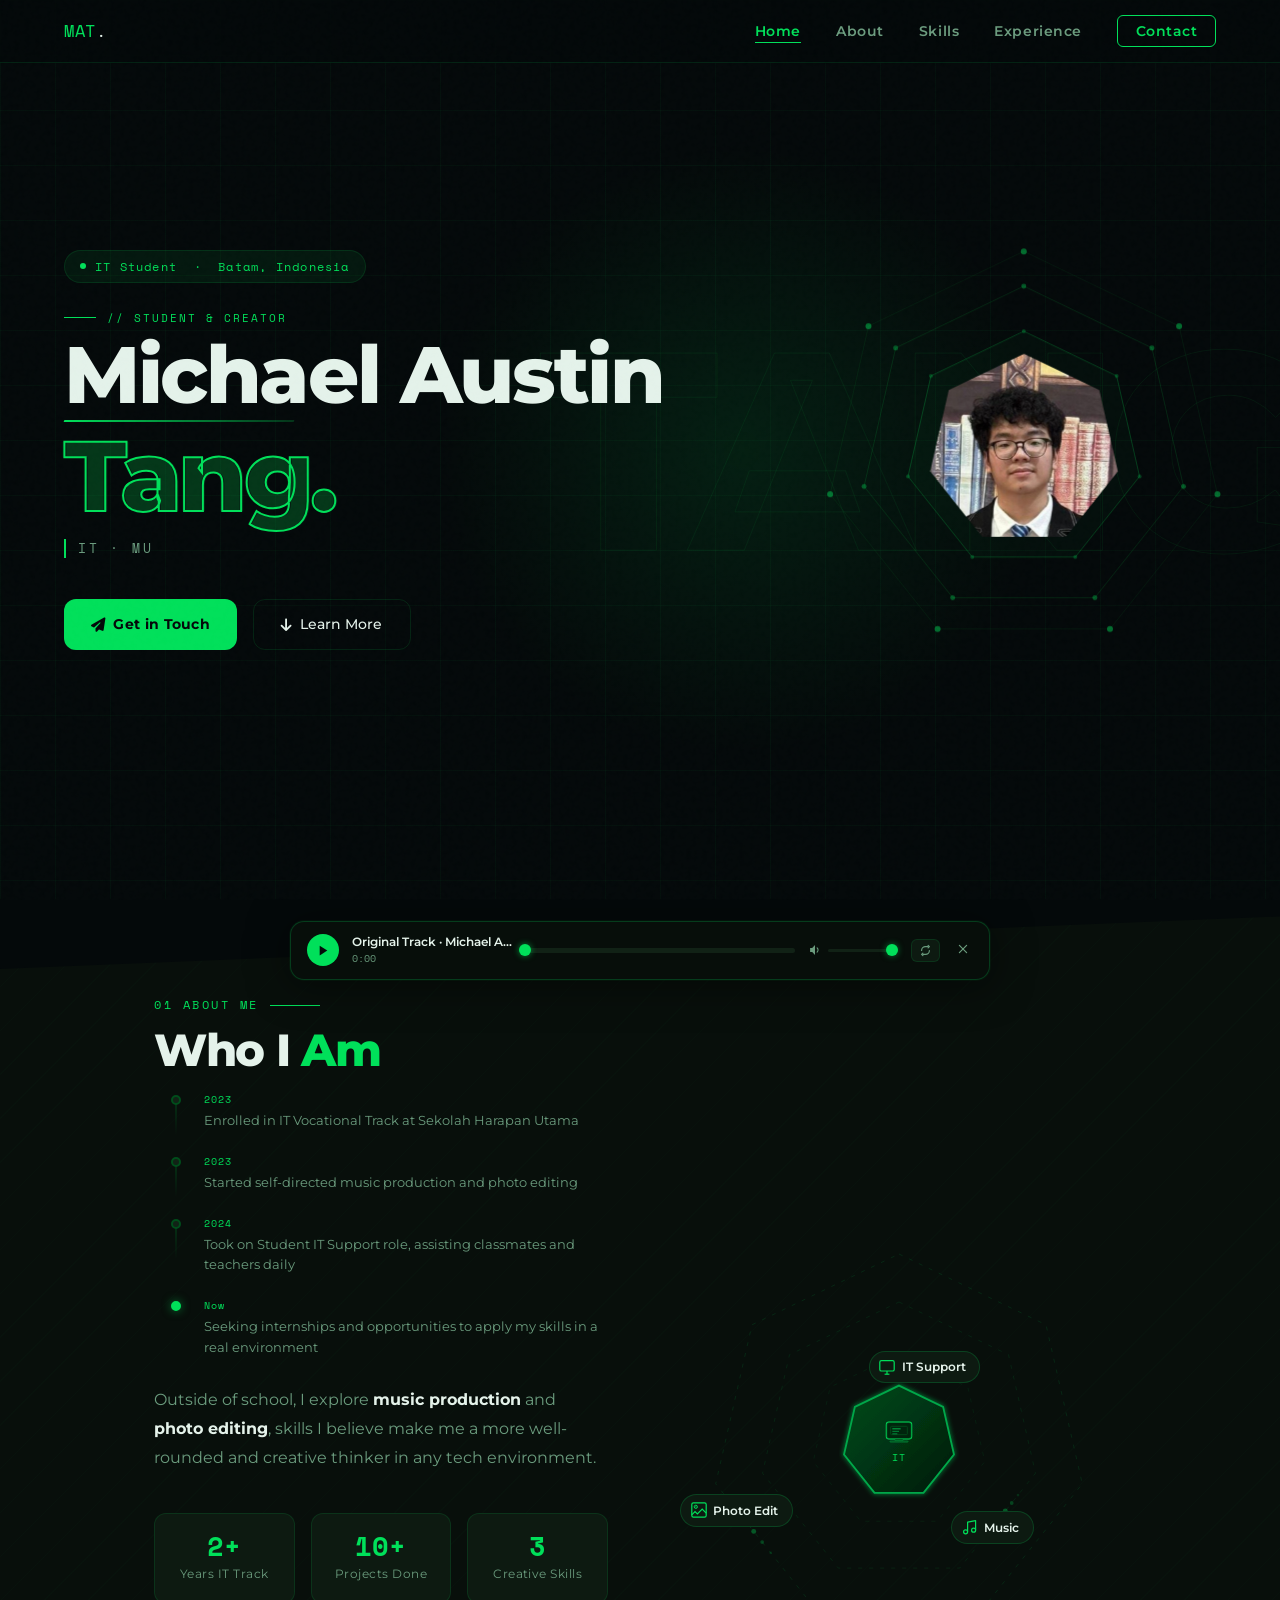
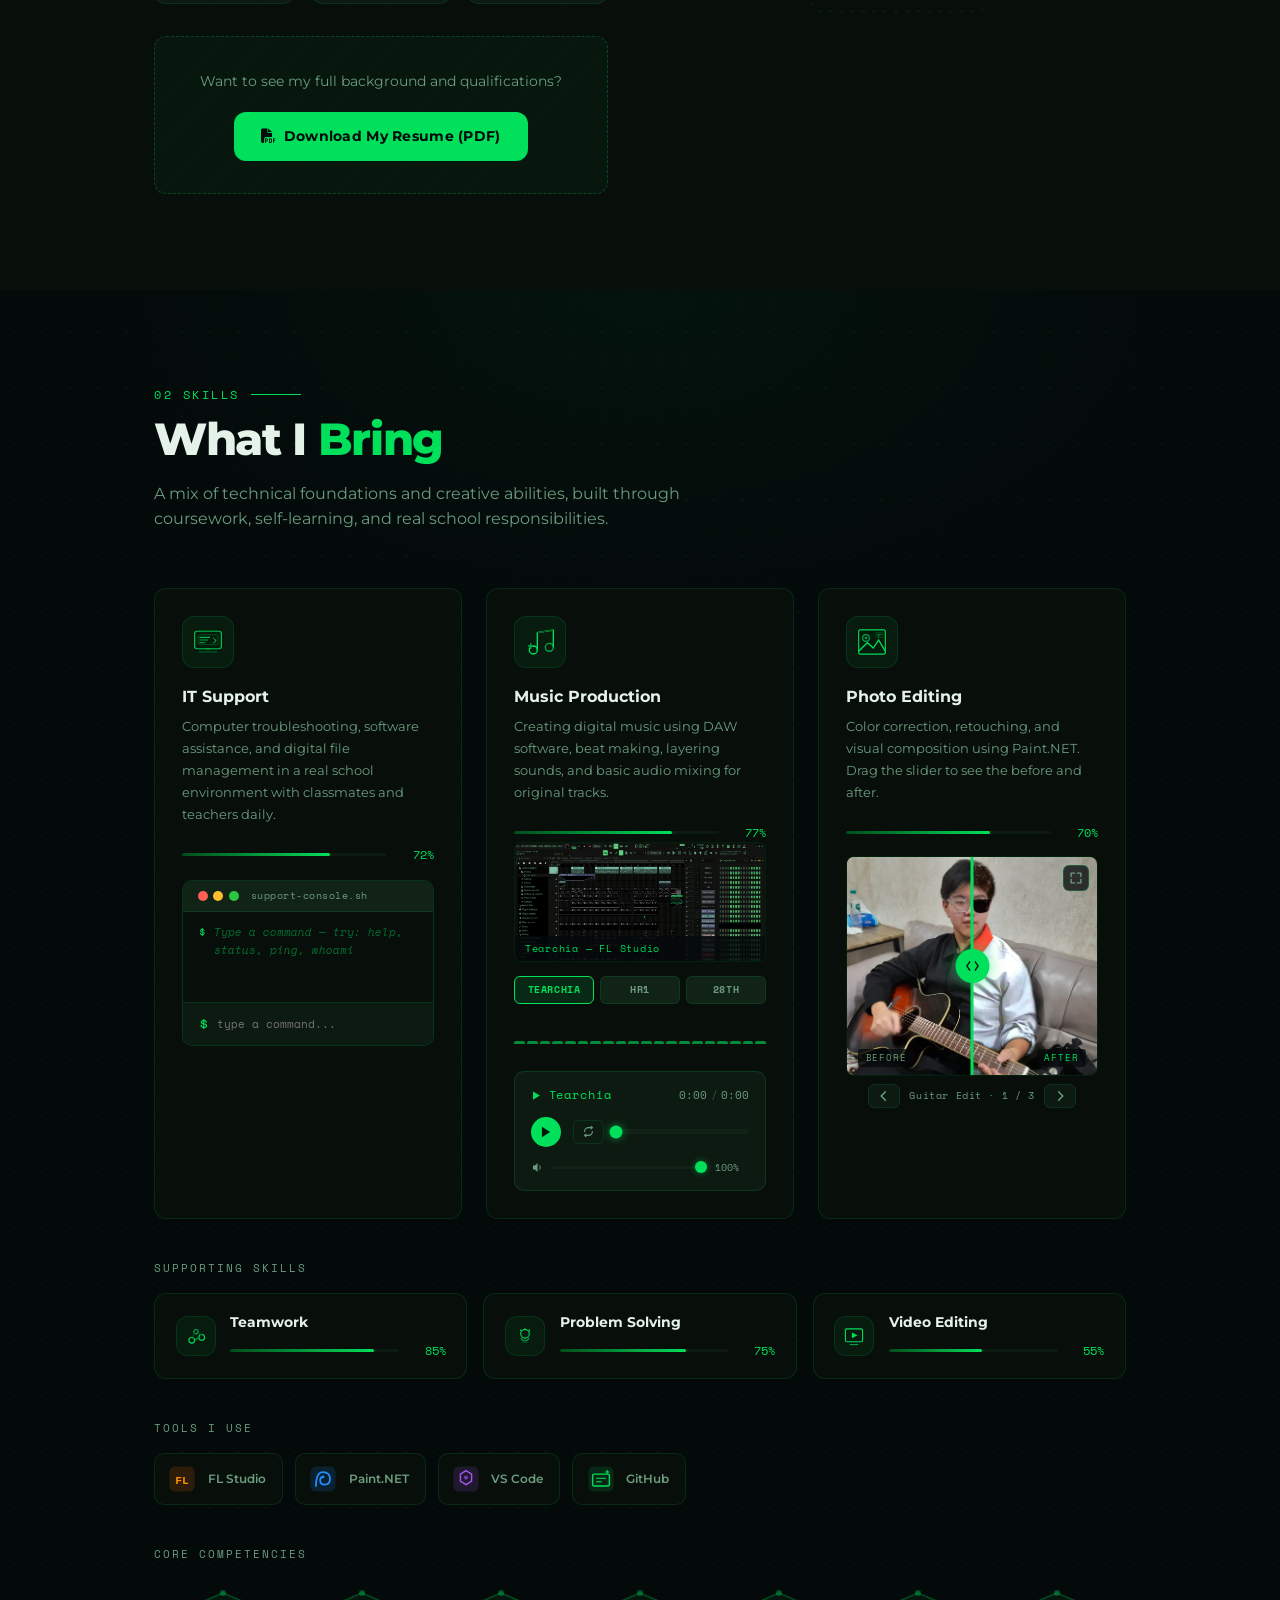
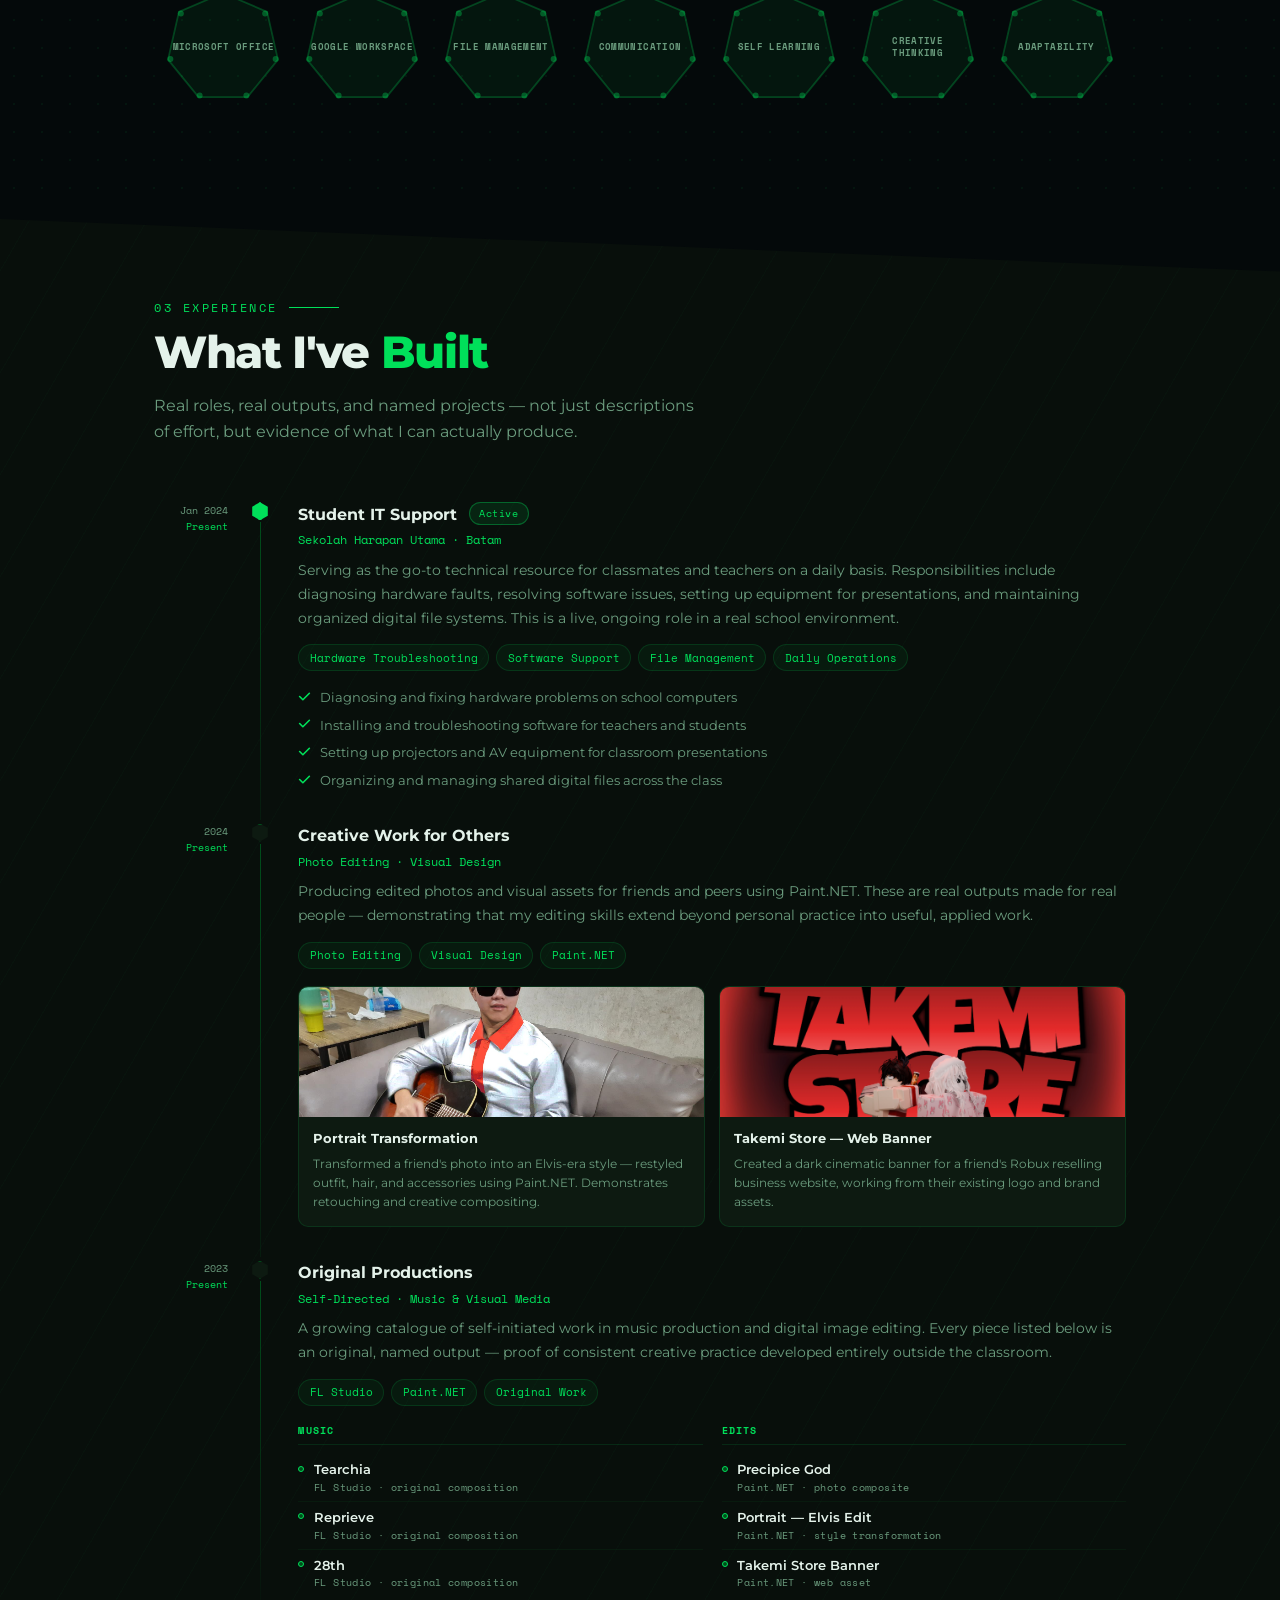
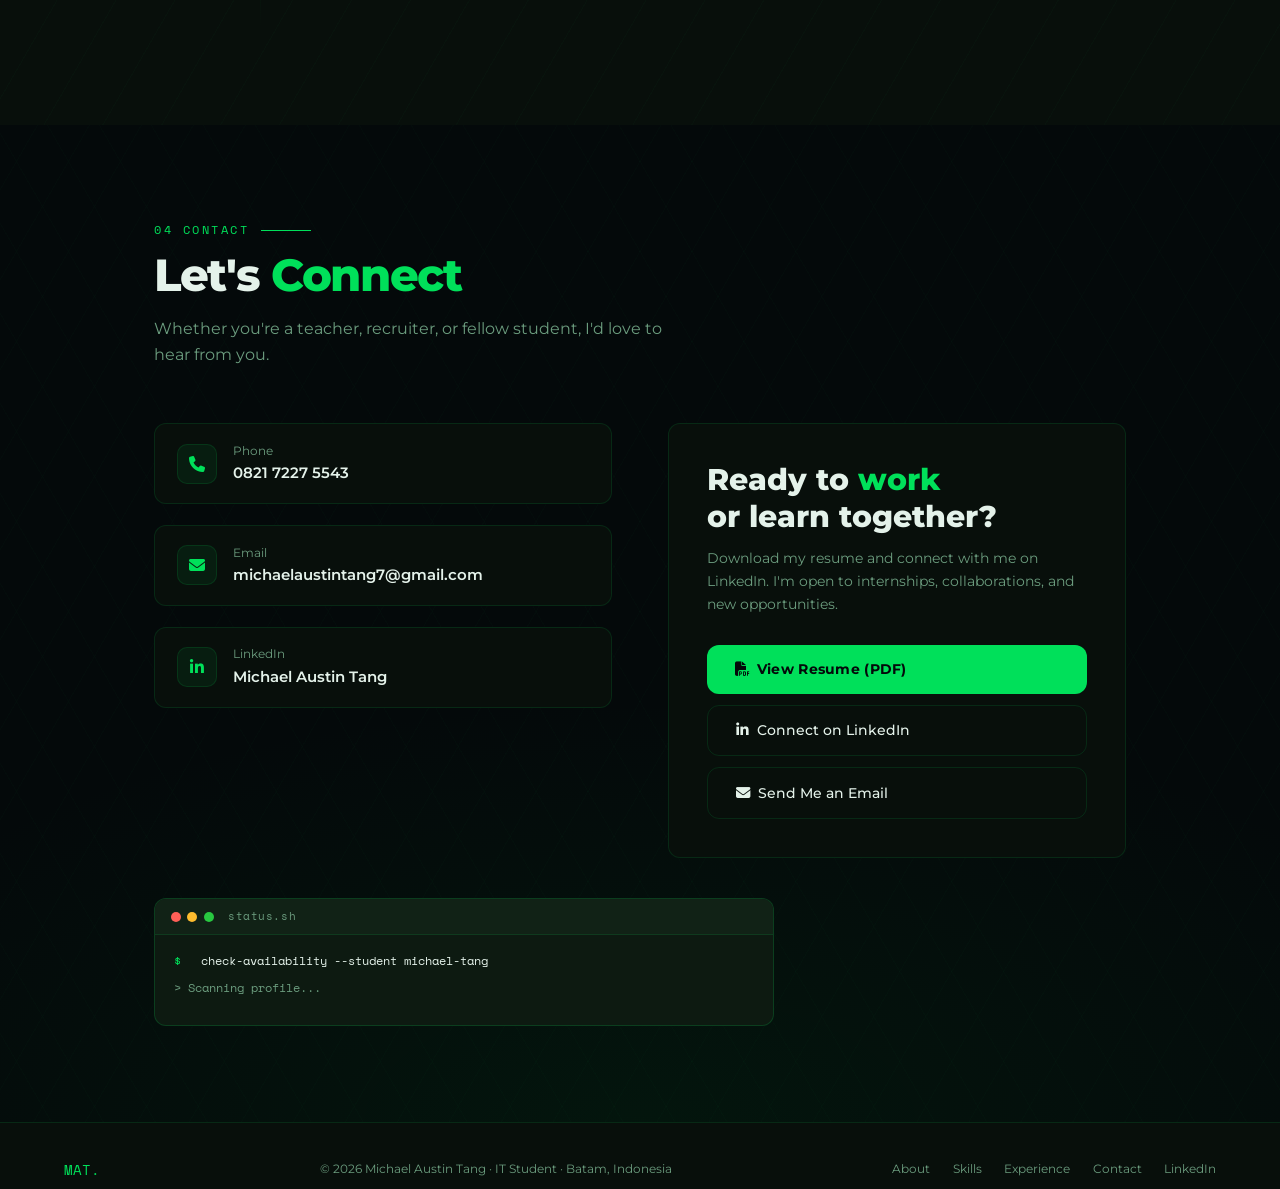
==== commit 0af38503: "Add files via upload" ====
--- a/index.html
+++ b/index.html
@@ -652,16 +652,16 @@
   <section id="projects">
     <div class="section-inner">
       <div class="section-label">03 Experience</div>
-      <h2 class="section-title reveal">What I've <em>Done</em></h2>
+      <h2 class="section-title reveal">What I&#39;ve <em>Built</em></h2>
       <p class="section-desc reveal reveal-delay-1">
-        Real responsibilities and hands-on projects that have shaped my
-        technical and collaborative skills so far.
+        Real roles, real outputs, and named projects — not just descriptions
+        of effort, but evidence of what I can actually produce.
       </p>
       <div class="timeline">
+
+        <!-- IT SUPPORT -->
         <div class="tl-item reveal">
-          <div class="tl-left">
-            <div class="tl-year">Jan 2024<br><span>Present</span></div>
-          </div>
+          <div class="tl-left"><div class="tl-year">Jan 2024<br><span>Present</span></div></div>
           <div class="tl-connector">
             <div class="tl-dot tl-dot-active"></div>
             <div class="tl-line"></div>
@@ -671,101 +671,112 @@
               <div class="tl-title">Student IT Support</div>
               <div class="tl-badge active-badge">Active</div>
             </div>
-            <div class="tl-org">Sekolah Harapan Utama · Batam</div>
+            <div class="tl-org">Sekolah Harapan Utama &middot; Batam</div>
             <div class="tl-desc">
-              Provided daily IT assistance to classmates and teachers, troubleshooting hardware
-              and software, organizing digital files, and supporting group presentations. Gained
-              firsthand experience with real IT support workflows in a live school environment.
+              Serving as the go-to technical resource for classmates and teachers on a daily basis.
+              Responsibilities include diagnosing hardware faults, resolving software issues,
+              setting up equipment for presentations, and maintaining organized digital file systems.
+              This is a live, ongoing role in a real school environment.
             </div>
             <div class="project-tags">
-              <span class="project-tag">IT Support</span>
-              <span class="project-tag">Hardware</span>
-              <span class="project-tag">Software</span>
+              <span class="project-tag">Hardware Troubleshooting</span>
+              <span class="project-tag">Software Support</span>
               <span class="project-tag">File Management</span>
-            </div>
-
-          </div>
-        </div>
-
+              <span class="project-tag">Daily Operations</span>
+            </div>
+            <div class="exp-responsibilities">
+              <div class="exp-resp-item"><svg viewBox="0 0 16 16" width="13" height="13"><polyline points="2,8 6,12 14,4" fill="none" stroke="#00e05a" stroke-width="2" stroke-linecap="round" stroke-linejoin="round"/></svg>Diagnosing and fixing hardware problems on school computers</div>
+              <div class="exp-resp-item"><svg viewBox="0 0 16 16" width="13" height="13"><polyline points="2,8 6,12 14,4" fill="none" stroke="#00e05a" stroke-width="2" stroke-linecap="round" stroke-linejoin="round"/></svg>Installing and troubleshooting software for teachers and students</div>
+              <div class="exp-resp-item"><svg viewBox="0 0 16 16" width="13" height="13"><polyline points="2,8 6,12 14,4" fill="none" stroke="#00e05a" stroke-width="2" stroke-linecap="round" stroke-linejoin="round"/></svg>Setting up projectors and AV equipment for classroom presentations</div>
+              <div class="exp-resp-item"><svg viewBox="0 0 16 16" width="13" height="13"><polyline points="2,8 6,12 14,4" fill="none" stroke="#00e05a" stroke-width="2" stroke-linecap="round" stroke-linejoin="round"/></svg>Organizing and managing shared digital files across the class</div>
+            </div>
+          </div>
+        </div>
+
+        <!-- CREATIVE WORK FOR OTHERS -->
         <div class="tl-item reveal reveal-delay-1">
-          <div class="tl-left">
-            <div class="tl-year">Jul 2023<br><span>Dec 2023</span></div>
-          </div>
+          <div class="tl-left"><div class="tl-year">2024<br><span>Present</span></div></div>
           <div class="tl-connector">
             <div class="tl-dot"></div>
             <div class="tl-line"></div>
           </div>
           <div class="tl-card">
             <div class="tl-card-header">
-              <div class="tl-title">Group Project Member</div>
-            </div>
-            <div class="tl-org">Sekolah Harapan Utama · Team Collaboration</div>
+              <div class="tl-title">Creative Work for Others</div>
+            </div>
+            <div class="tl-org">Photo Editing &middot; Visual Design</div>
             <div class="tl-desc">
-              Collaborated with classmates on IT-related group assignments, contributed ideas
-              during planning sessions, and presented results in front of the class. Built
-              strong communication and time management habits.
+              Producing edited photos and visual assets for friends and peers using Paint.NET.
+              These are real outputs made for real people — demonstrating that my editing
+              skills extend beyond personal practice into useful, applied work.
             </div>
             <div class="project-tags">
-              <span class="project-tag">Teamwork</span>
-              <span class="project-tag">Presentation</span>
-              <span class="project-tag">Planning</span>
-            </div>
-          </div>
-        </div>
-
+              <span class="project-tag">Photo Editing</span>
+              <span class="project-tag">Visual Design</span>
+              <span class="project-tag">Paint.NET</span>
+            </div>
+            <div class="exp-projects-grid">
+              <div class="exp-project-card">
+                <div class="exp-project-img-wrap">
+                  <img src="assets/elvis_ciputra.png" alt="Elvis-style portrait edit" loading="lazy"/>
+                </div>
+                <div class="exp-project-info">
+                  <div class="exp-project-title">Portrait Transformation</div>
+                  <div class="exp-project-desc">Transformed a friend&#39;s photo into an Elvis-era style — restyled outfit, hair, and accessories using Paint.NET. Demonstrates retouching and creative compositing.</div>
+                </div>
+              </div>
+              <div class="exp-project-card">
+                <div class="exp-project-img-wrap">
+                  <img src="assets/hero-banner-dark.jpg" alt="Takemi Store banner" loading="lazy"/>
+                </div>
+                <div class="exp-project-info">
+                  <div class="exp-project-title">Takemi Store — Web Banner</div>
+                  <div class="exp-project-desc">Created a dark cinematic banner for a friend&#39;s Robux reselling business website, working from their existing logo and brand assets.</div>
+                </div>
+              </div>
+            </div>
+          </div>
+        </div>
+
+        <!-- ORIGINAL PRODUCTIONS -->
         <div class="tl-item reveal reveal-delay-2">
-          <div class="tl-left">
-            <div class="tl-year">2023<br><span>Present</span></div>
-          </div>
-          <div class="tl-connector">
-            <div class="tl-dot"></div>
-            <div class="tl-line"></div>
-          </div>
-          <div class="tl-card">
-            <div class="tl-card-header">
-              <div class="tl-title">Independent Creative Projects</div>
-            </div>
-            <div class="tl-org">Personal Practice · Music &amp; Visual Media</div>
-            <div class="tl-desc">
-              Self-directed work in music production and photo editing, experimenting with
-              digital tools and refining creative judgment through consistent practice. Reflects
-              a commitment to growth outside the classroom.
-            </div>
-            <div class="project-tags">
-              <span class="project-tag">Music Production</span>
-              <span class="project-tag">Photo Editing</span>
-              <span class="project-tag">Self Learning</span>
-            </div>
-
-          </div>
-        </div>
-
-        <div class="tl-item reveal reveal-delay-3">
-          <div class="tl-left">
-            <div class="tl-year">Jan 2023<br><span>Jun 2023</span></div>
-          </div>
+          <div class="tl-left"><div class="tl-year">2023<br><span>Present</span></div></div>
           <div class="tl-connector">
             <div class="tl-dot"></div>
             <div class="tl-line tl-line-last"></div>
           </div>
           <div class="tl-card">
             <div class="tl-card-header">
-              <div class="tl-title">IT Foundations Self-Study</div>
-            </div>
-            <div class="tl-org">Online Courses &amp; Personal Practice</div>
+              <div class="tl-title">Original Productions</div>
+            </div>
+            <div class="tl-org">Self-Directed &middot; Music &amp; Visual Media</div>
             <div class="tl-desc">
-              Supplemented formal education with online tutorials and self-paced learning.
-              Practiced productivity, design, and media software to build technical versatility
-              beyond the curriculum.
+              A growing catalogue of self-initiated work in music production and digital image
+              editing. Every piece listed below is an original, named output — proof of
+              consistent creative practice developed entirely outside the classroom.
             </div>
             <div class="project-tags">
-              <span class="project-tag">Online Learning</span>
-              <span class="project-tag">Productivity Tools</span>
-              <span class="project-tag">Design Software</span>
-            </div>
-
-          </div>
-        </div>
+              <span class="project-tag">FL Studio</span>
+              <span class="project-tag">Paint.NET</span>
+              <span class="project-tag">Original Work</span>
+            </div>
+            <div class="exp-works-list">
+              <div class="exp-works-col">
+                <div class="exp-works-label">Music</div>
+                <div class="exp-work-item"><div class="exp-work-dot"></div><div><div class="exp-work-title">Tearchia</div><div class="exp-work-meta">FL Studio &middot; original composition</div></div></div>
+                <div class="exp-work-item"><div class="exp-work-dot"></div><div><div class="exp-work-title">Reprieve</div><div class="exp-work-meta">FL Studio &middot; original composition</div></div></div>
+                <div class="exp-work-item"><div class="exp-work-dot"></div><div><div class="exp-work-title">28th</div><div class="exp-work-meta">FL Studio &middot; original composition</div></div></div>
+              </div>
+              <div class="exp-works-col">
+                <div class="exp-works-label">Edits</div>
+                <div class="exp-work-item"><div class="exp-work-dot"></div><div><div class="exp-work-title">Precipice God</div><div class="exp-work-meta">Paint.NET &middot; photo composite</div></div></div>
+                <div class="exp-work-item"><div class="exp-work-dot"></div><div><div class="exp-work-title">Portrait — Elvis Edit</div><div class="exp-work-meta">Paint.NET &middot; style transformation</div></div></div>
+                <div class="exp-work-item"><div class="exp-work-dot"></div><div><div class="exp-work-title">Takemi Store Banner</div><div class="exp-work-meta">Paint.NET &middot; web asset</div></div></div>
+              </div>
+            </div>
+          </div>
+        </div>
+
       </div>
     </div>
   </section>
--- a/css/style.css
+++ b/css/style.css
@@ -1527,3 +1527,67 @@
 .lightbox-ba-slider .ba-before-inner {
   width: min(88vw, 900px);
 }
+
+
+/* === EXPERIENCE REWORK === */
+
+.exp-responsibilities {
+  margin-top: 1rem;
+  display: flex; flex-direction: column; gap: 0.45rem;
+}
+.exp-resp-item {
+  display: flex; align-items: flex-start; gap: 0.55rem;
+  font-size: 0.82rem; color: var(--muted); line-height: 1.55;
+}
+.exp-resp-item svg { flex-shrink: 0; margin-top: 0.18rem; }
+
+.exp-projects-grid {
+  display: grid; grid-template-columns: 1fr 1fr;
+  gap: 0.85rem; margin-top: 1.1rem;
+}
+.exp-project-card {
+  border: 1px solid var(--border); border-radius: 10px;
+  overflow: hidden; background: var(--surface2);
+  transition: border-color var(--tr), transform var(--tr);
+}
+.exp-project-card:hover { border-color: rgba(0,224,90,0.3); transform: translateY(-2px); }
+.exp-project-img-wrap { width: 100%; height: 130px; overflow: hidden; background: #000; }
+.exp-project-img-wrap img {
+  width: 100%; height: 100%; object-fit: cover; object-position: center;
+  display: block; transition: transform 0.45s ease;
+}
+.exp-project-card:hover .exp-project-img-wrap img { transform: scale(1.04); }
+.exp-project-info { padding: 0.7rem 0.85rem 0.9rem; }
+.exp-project-title { font-size: 0.82rem; font-weight: 700; color: var(--white); margin-bottom: 0.3rem; }
+.exp-project-desc { font-size: 0.75rem; color: var(--muted); line-height: 1.6; }
+
+.exp-works-list {
+  display: grid; grid-template-columns: 1fr 1fr;
+  gap: 1.2rem; margin-top: 1.1rem;
+}
+.exp-works-label {
+  font-family: "Space Mono", monospace; font-size: 0.6rem;
+  font-weight: 700; letter-spacing: 0.12em; text-transform: uppercase;
+  color: var(--green); margin-bottom: 0.6rem;
+  padding-bottom: 0.35rem; border-bottom: 1px solid var(--border);
+}
+.exp-work-item {
+  display: flex; align-items: flex-start; gap: 0.6rem;
+  padding: 0.4rem 0; border-bottom: 1px solid rgba(0,224,90,0.05);
+}
+.exp-work-item:last-child { border-bottom: none; }
+.exp-work-dot {
+  width: 6px; height: 6px; border-radius: 50%;
+  background: var(--green-dark); border: 1px solid var(--green);
+  flex-shrink: 0; margin-top: 0.28rem;
+}
+.exp-work-title { font-size: 0.82rem; font-weight: 600; color: var(--white); line-height: 1.3; }
+.exp-work-meta {
+  font-family: "Space Mono", monospace; font-size: 0.6rem;
+  color: var(--muted); margin-top: 0.1rem; letter-spacing: 0.04em;
+}
+
+@media (max-width: 600px) {
+  .exp-projects-grid { grid-template-columns: 1fr; }
+  .exp-works-list    { grid-template-columns: 1fr; }
+}
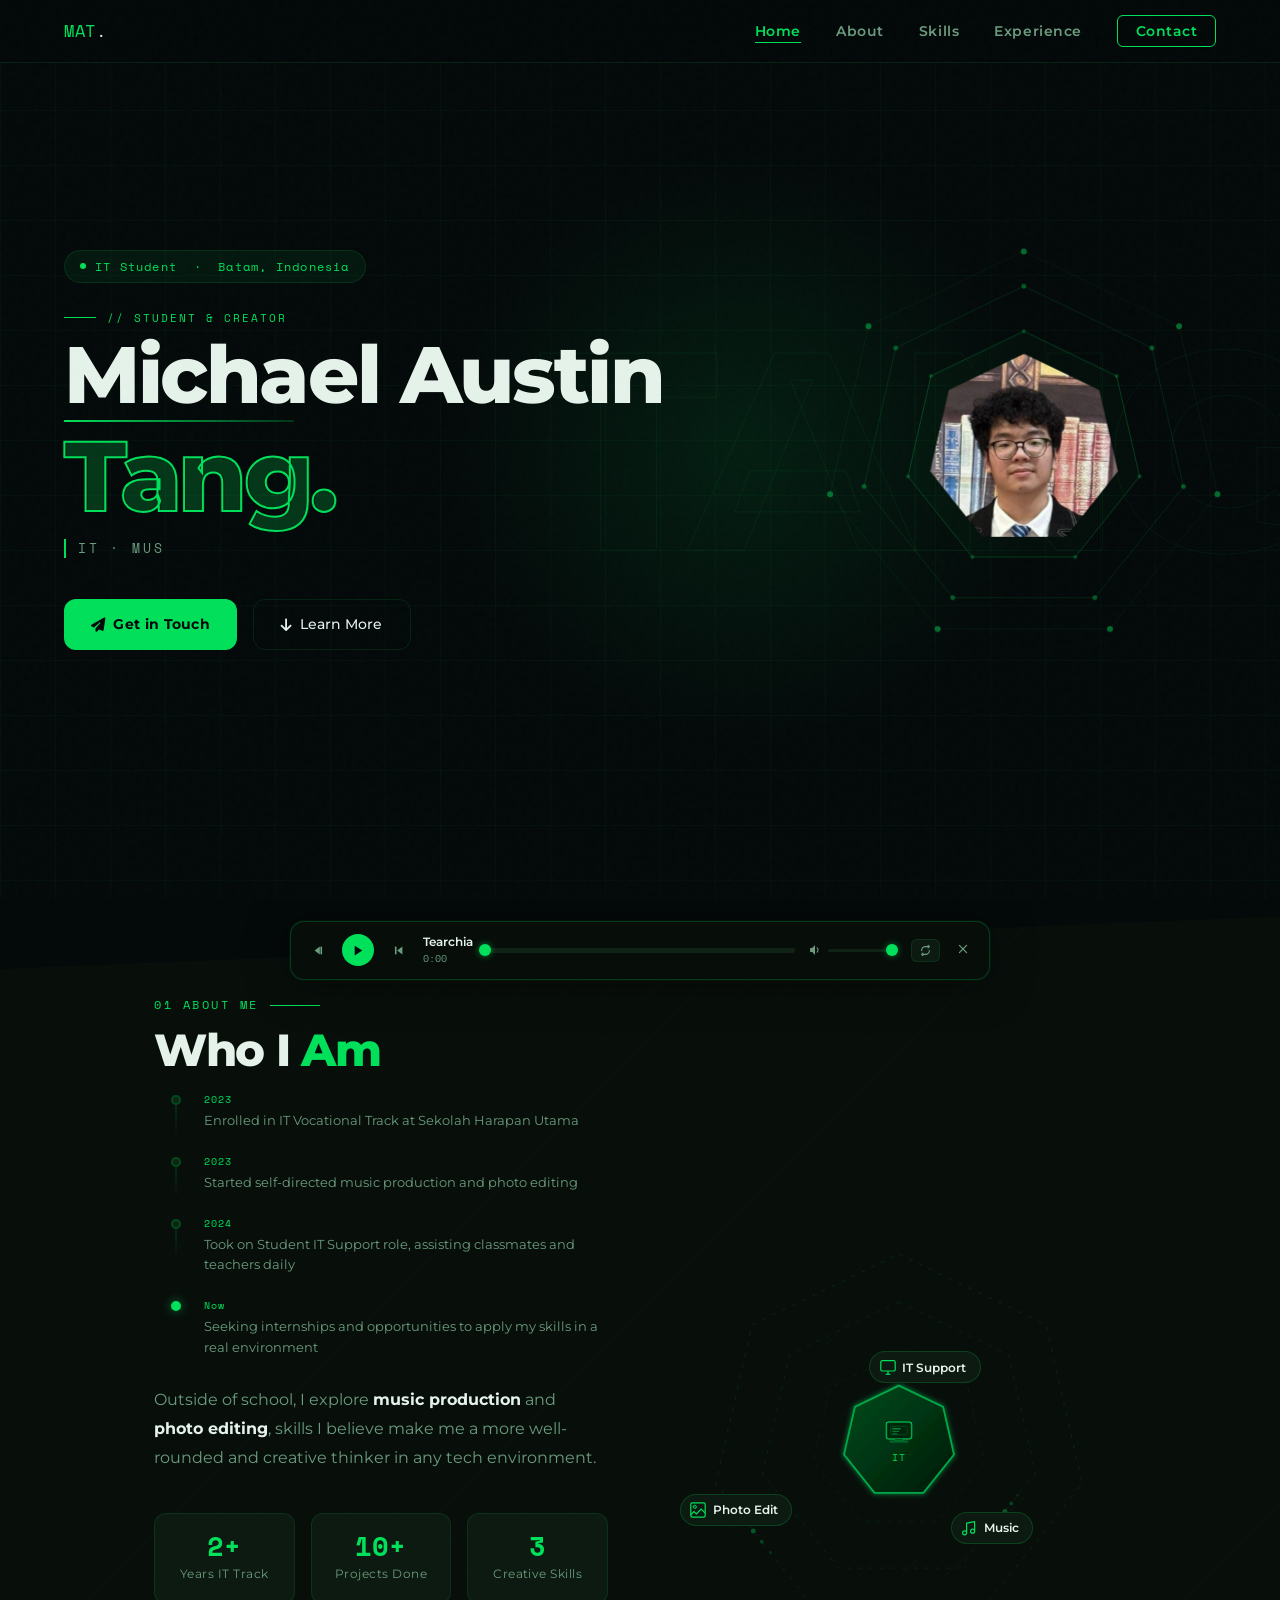
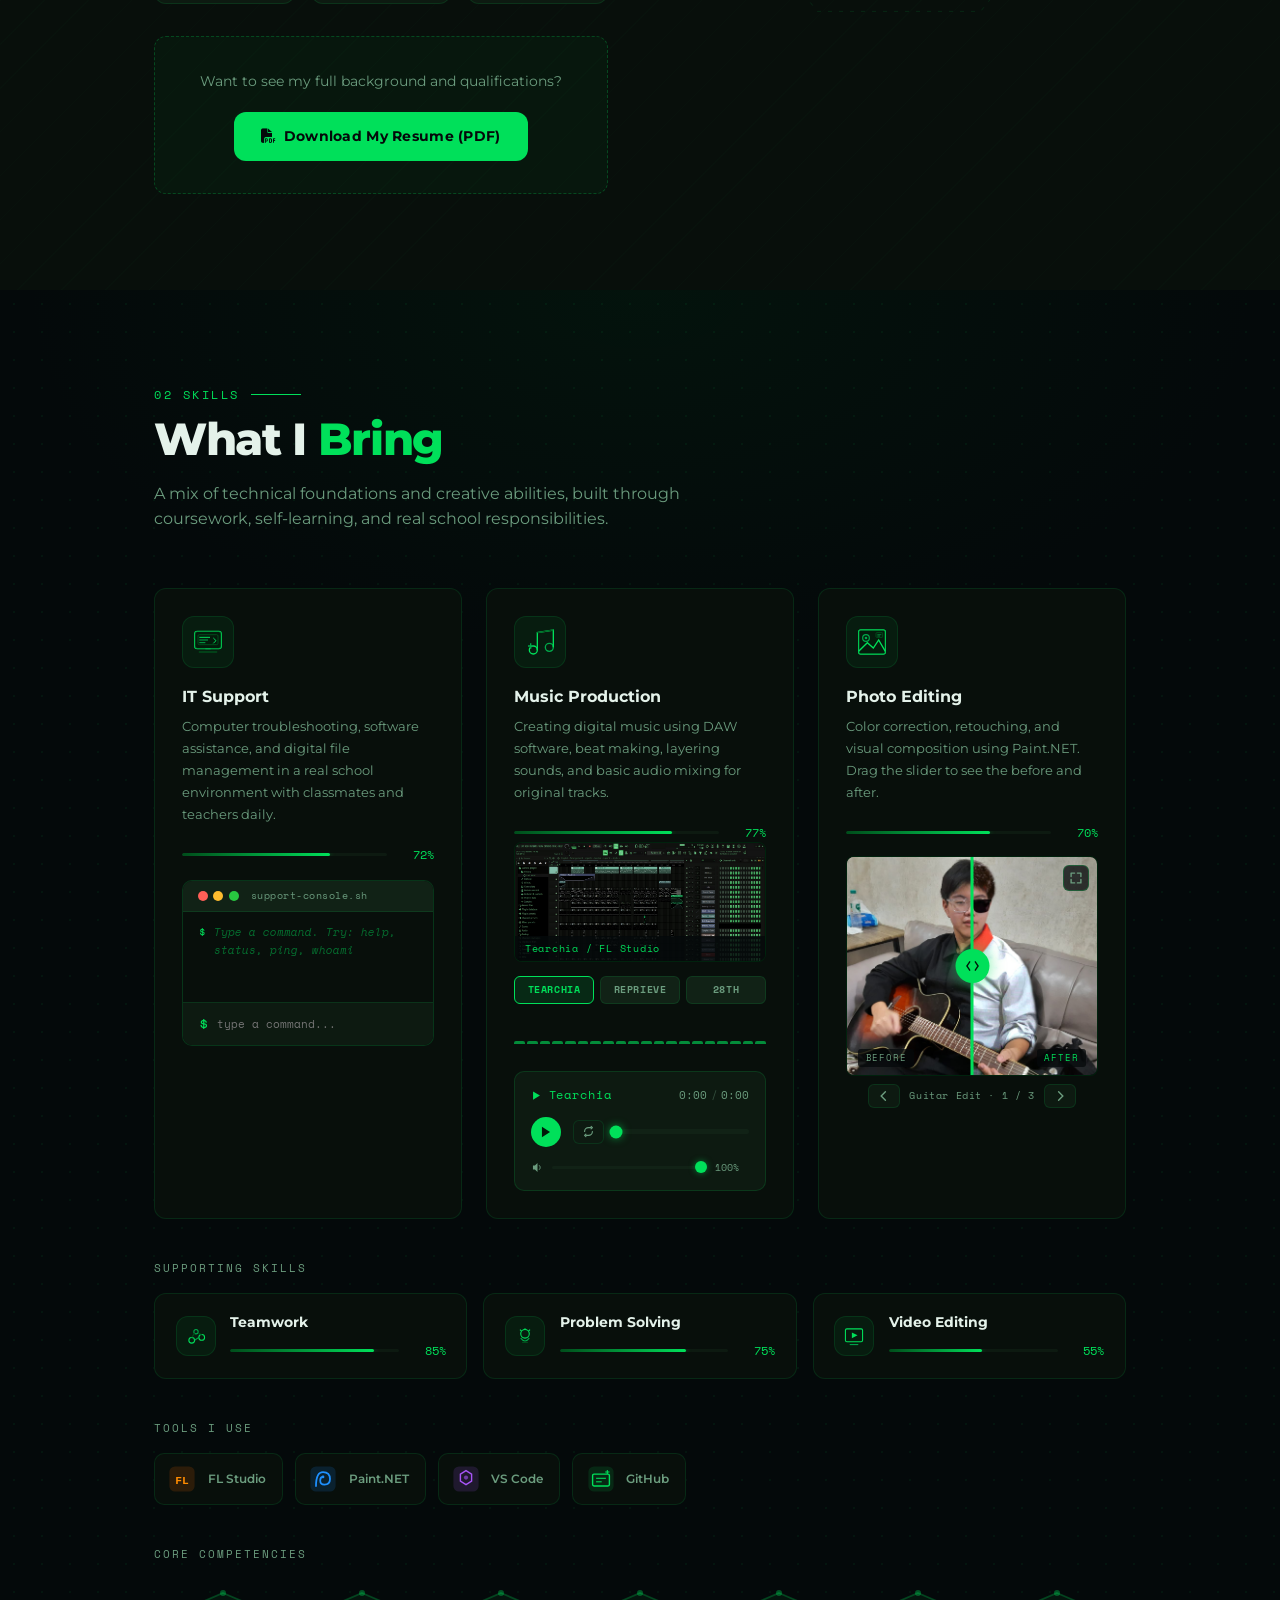
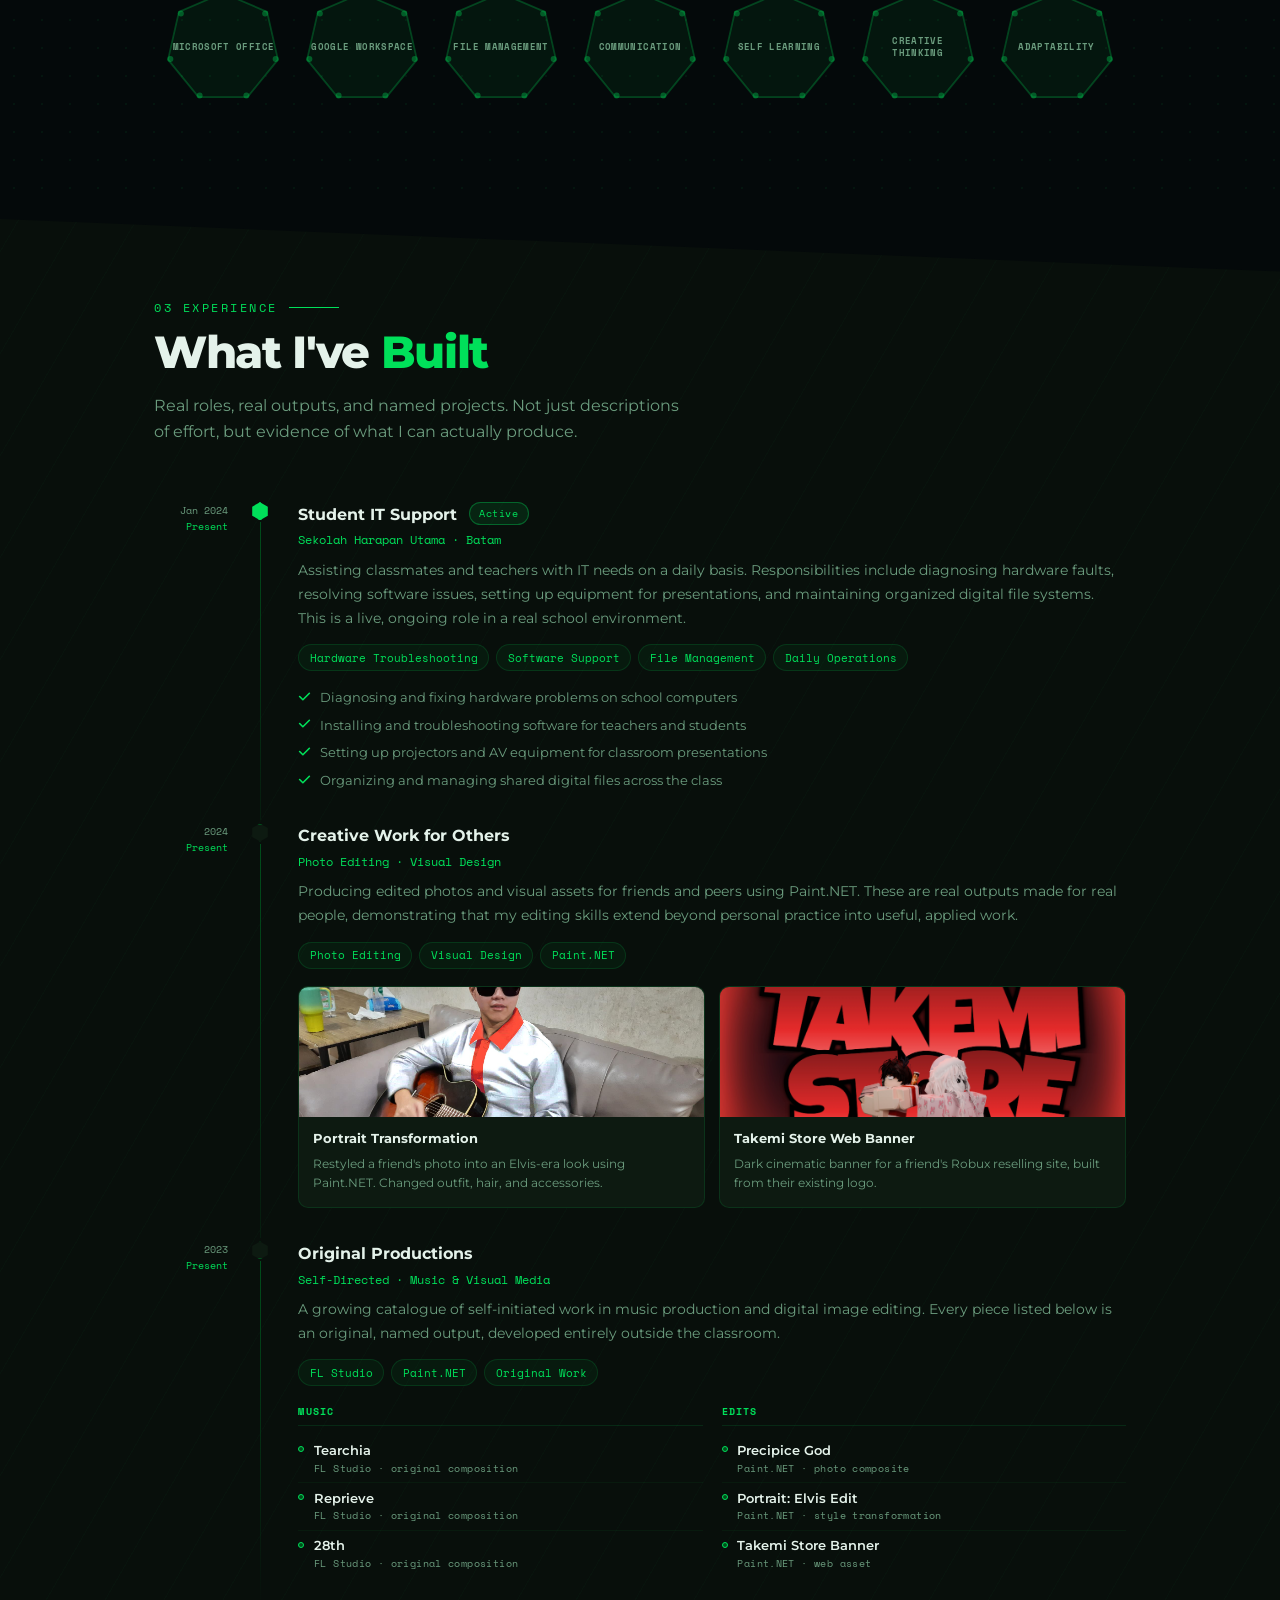
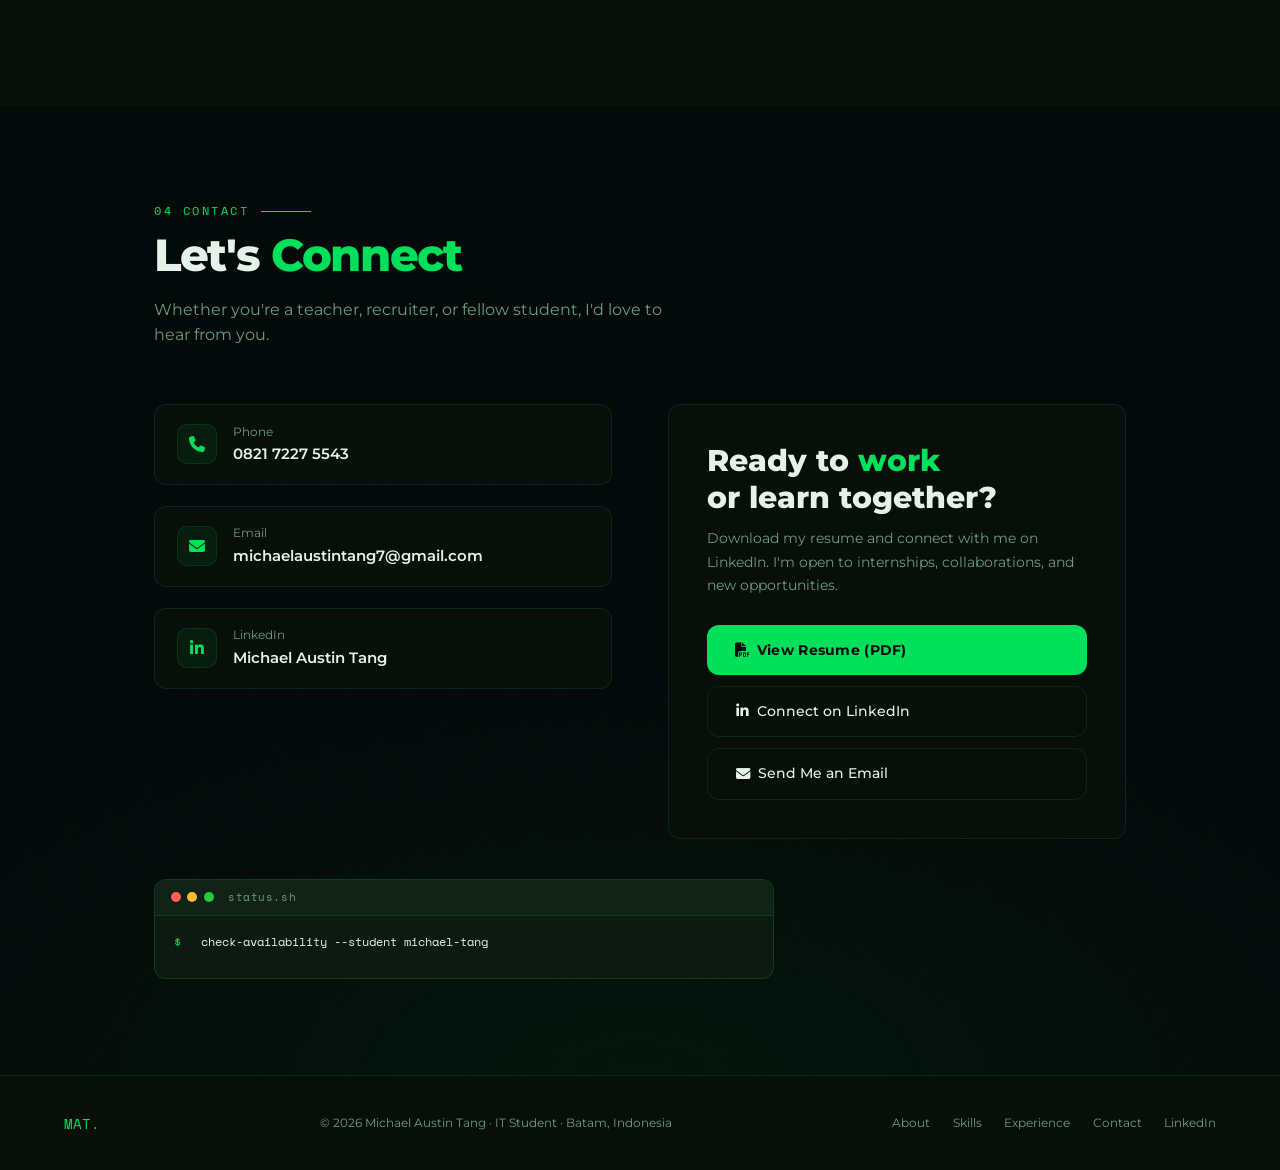
==== commit a3813a55: "Add files via upload" ====
--- a/index.html
+++ b/index.html
@@ -26,12 +26,18 @@
   <!-- STICKY MINI PLAYER -->
   <div class="mini-player" id="miniPlayer">
     <div class="mini-player-inner">
+      <button class="mini-skip-btn" id="miniPrevBtn" title="Previous track">
+        <svg viewBox="0 0 20 20" width="13" height="13"><polygon points="4,10 12,4 12,16" fill="currentColor"/><rect x="13" y="4" width="2.5" height="12" rx="1" fill="currentColor"/></svg>
+      </button>
       <button class="mini-play-btn" id="miniPlayBtn" onclick="toggleAudio()">
         <svg viewBox="0 0 24 24" width="13" height="13" id="miniPlayIcon"><polygon points="5,3 19,12 5,21" fill="currentColor"/></svg>
         <svg viewBox="0 0 24 24" width="13" height="13" id="miniPauseIcon" style="display:none"><rect x="6" y="4" width="4" height="16" fill="currentColor"/><rect x="14" y="4" width="4" height="16" fill="currentColor"/></svg>
       </button>
+      <button class="mini-skip-btn" id="miniNextBtn" title="Next track">
+        <svg viewBox="0 0 20 20" width="13" height="13"><rect x="4.5" y="4" width="2.5" height="12" rx="1" fill="currentColor"/><polygon points="8,10 16,4 16,16" fill="currentColor"/></svg>
+      </button>
       <div class="mini-track-info">
-        <span class="mini-track-name">Original Track · Michael Austin Tang</span>
+        <span class="mini-track-name" id="miniTrackName">Tearchia</span>
         <span class="mini-track-time" id="miniTime">0:00</span>
       </div>
       <div class="mini-progress-wrap">
@@ -292,7 +298,7 @@
               <span class="exp-term-title">support-console.sh</span>
             </div>
             <div class="exp-term-body" id="expTermBody">
-              <div class="exp-term-line"><span class="term-prompt">$</span> <span class="exp-term-welcome">Type a command — try: help, status, ping, whoami</span></div>
+              <div class="exp-term-line"><span class="term-prompt">$</span> <span class="exp-term-welcome">Type a command. Try: help, status, ping, whoami</span></div>
             </div>
             <div class="exp-term-input-row">
               <span class="term-prompt">$</span>
@@ -325,14 +331,14 @@
 
           <!-- FL Studio project peek -->
           <div class="fl-peek" id="flPeek">
-            <img src="assets/tearscreenie.png" id="flPeekImg" alt="FL Studio project" loading="lazy" class="lightbox-trigger" data-caption="Tearchia — FL Studio arrangement"/>
-            <div class="fl-peek-label" id="flPeekLabel">Tearchia — FL Studio</div>
+            <img src="assets/tearscreenie.png" id="flPeekImg" alt="FL Studio project" loading="lazy" class="lightbox-trigger" data-caption="Tearchia / FL Studio arrangement"/>
+            <div class="fl-peek-label" id="flPeekLabel">Tearchia / FL Studio</div>
           </div>
 
           <!-- Track switcher -->
           <div class="track-switcher">
             <button class="track-tab active" data-src="assets/music-sample.mp3" data-label="Tearchia" data-img="assets/tearscreenie.png">Tearchia</button>
-            <button class="track-tab" data-src="assets/hr1.mp3" data-label="HR1" data-img="assets/hr1screenie.png">HR1</button>
+            <button class="track-tab" data-src="assets/hr1.mp3" data-label="Reprieve" data-img="assets/hr1screenie.png">Reprieve</button>
             <button class="track-tab" data-src="assets/28th_sample.mp3" data-label="28th" data-img="assets/28thscreenie.png">28th</button>
           </div>
 
@@ -654,7 +660,7 @@
       <div class="section-label">03 Experience</div>
       <h2 class="section-title reveal">What I&#39;ve <em>Built</em></h2>
       <p class="section-desc reveal reveal-delay-1">
-        Real roles, real outputs, and named projects — not just descriptions
+        Real roles, real outputs, and named projects. Not just descriptions
         of effort, but evidence of what I can actually produce.
       </p>
       <div class="timeline">
@@ -673,7 +679,7 @@
             </div>
             <div class="tl-org">Sekolah Harapan Utama &middot; Batam</div>
             <div class="tl-desc">
-              Serving as the go-to technical resource for classmates and teachers on a daily basis.
+              Assisting classmates and teachers with IT needs on a daily basis.
               Responsibilities include diagnosing hardware faults, resolving software issues,
               setting up equipment for presentations, and maintaining organized digital file systems.
               This is a live, ongoing role in a real school environment.
@@ -707,7 +713,7 @@
             <div class="tl-org">Photo Editing &middot; Visual Design</div>
             <div class="tl-desc">
               Producing edited photos and visual assets for friends and peers using Paint.NET.
-              These are real outputs made for real people — demonstrating that my editing
+              These are real outputs made for real people, demonstrating that my editing
               skills extend beyond personal practice into useful, applied work.
             </div>
             <div class="project-tags">
@@ -718,20 +724,20 @@
             <div class="exp-projects-grid">
               <div class="exp-project-card">
                 <div class="exp-project-img-wrap">
-                  <img src="assets/elvis_ciputra.png" alt="Elvis-style portrait edit" loading="lazy"/>
+                  <img src="assets/elvis_ciputra.png" alt="Elvis-style portrait edit" loading="lazy" class="lightbox-trigger" data-caption="Portrait Transformation: Elvis Edit"/>
                 </div>
                 <div class="exp-project-info">
                   <div class="exp-project-title">Portrait Transformation</div>
-                  <div class="exp-project-desc">Transformed a friend&#39;s photo into an Elvis-era style — restyled outfit, hair, and accessories using Paint.NET. Demonstrates retouching and creative compositing.</div>
+                  <div class="exp-project-desc">Restyled a friend&#39;s photo into an Elvis-era look using Paint.NET. Changed outfit, hair, and accessories.</div>
                 </div>
               </div>
               <div class="exp-project-card">
                 <div class="exp-project-img-wrap">
-                  <img src="assets/hero-banner-dark.jpg" alt="Takemi Store banner" loading="lazy"/>
+                  <img src="assets/hero-banner-dark.jpg" alt="Takemi Store banner" loading="lazy" class="lightbox-trigger" data-caption="Takemi Store Web Banner"/>
                 </div>
                 <div class="exp-project-info">
-                  <div class="exp-project-title">Takemi Store — Web Banner</div>
-                  <div class="exp-project-desc">Created a dark cinematic banner for a friend&#39;s Robux reselling business website, working from their existing logo and brand assets.</div>
+                  <div class="exp-project-title">Takemi Store Web Banner</div>
+                  <div class="exp-project-desc">Dark cinematic banner for a friend&#39;s Robux reselling site, built from their existing logo.</div>
                 </div>
               </div>
             </div>
@@ -752,8 +758,7 @@
             <div class="tl-org">Self-Directed &middot; Music &amp; Visual Media</div>
             <div class="tl-desc">
               A growing catalogue of self-initiated work in music production and digital image
-              editing. Every piece listed below is an original, named output — proof of
-              consistent creative practice developed entirely outside the classroom.
+              editing. Every piece listed below is an original, named output, developed entirely outside the classroom.
             </div>
             <div class="project-tags">
               <span class="project-tag">FL Studio</span>
@@ -770,7 +775,7 @@
               <div class="exp-works-col">
                 <div class="exp-works-label">Edits</div>
                 <div class="exp-work-item"><div class="exp-work-dot"></div><div><div class="exp-work-title">Precipice God</div><div class="exp-work-meta">Paint.NET &middot; photo composite</div></div></div>
-                <div class="exp-work-item"><div class="exp-work-dot"></div><div><div class="exp-work-title">Portrait — Elvis Edit</div><div class="exp-work-meta">Paint.NET &middot; style transformation</div></div></div>
+                <div class="exp-work-item"><div class="exp-work-dot"></div><div><div class="exp-work-title">Portrait: Elvis Edit</div><div class="exp-work-meta">Paint.NET &middot; style transformation</div></div></div>
                 <div class="exp-work-item"><div class="exp-work-dot"></div><div><div class="exp-work-title">Takemi Store Banner</div><div class="exp-work-meta">Paint.NET &middot; web asset</div></div></div>
               </div>
             </div>
--- a/css/style.css
+++ b/css/style.css
@@ -1591,3 +1591,15 @@
   .exp-projects-grid { grid-template-columns: 1fr; }
   .exp-works-list    { grid-template-columns: 1fr; }
 }
+
+
+/* ─── MINI PLAYER SKIP BUTTONS ─── */
+.mini-skip-btn {
+  background: none; border: none;
+  color: var(--muted); cursor: pointer;
+  padding: 0.2rem 0.3rem;
+  display: flex; align-items: center;
+  transition: color var(--tr);
+  flex-shrink: 0;
+}
+.mini-skip-btn:hover { color: var(--green); }
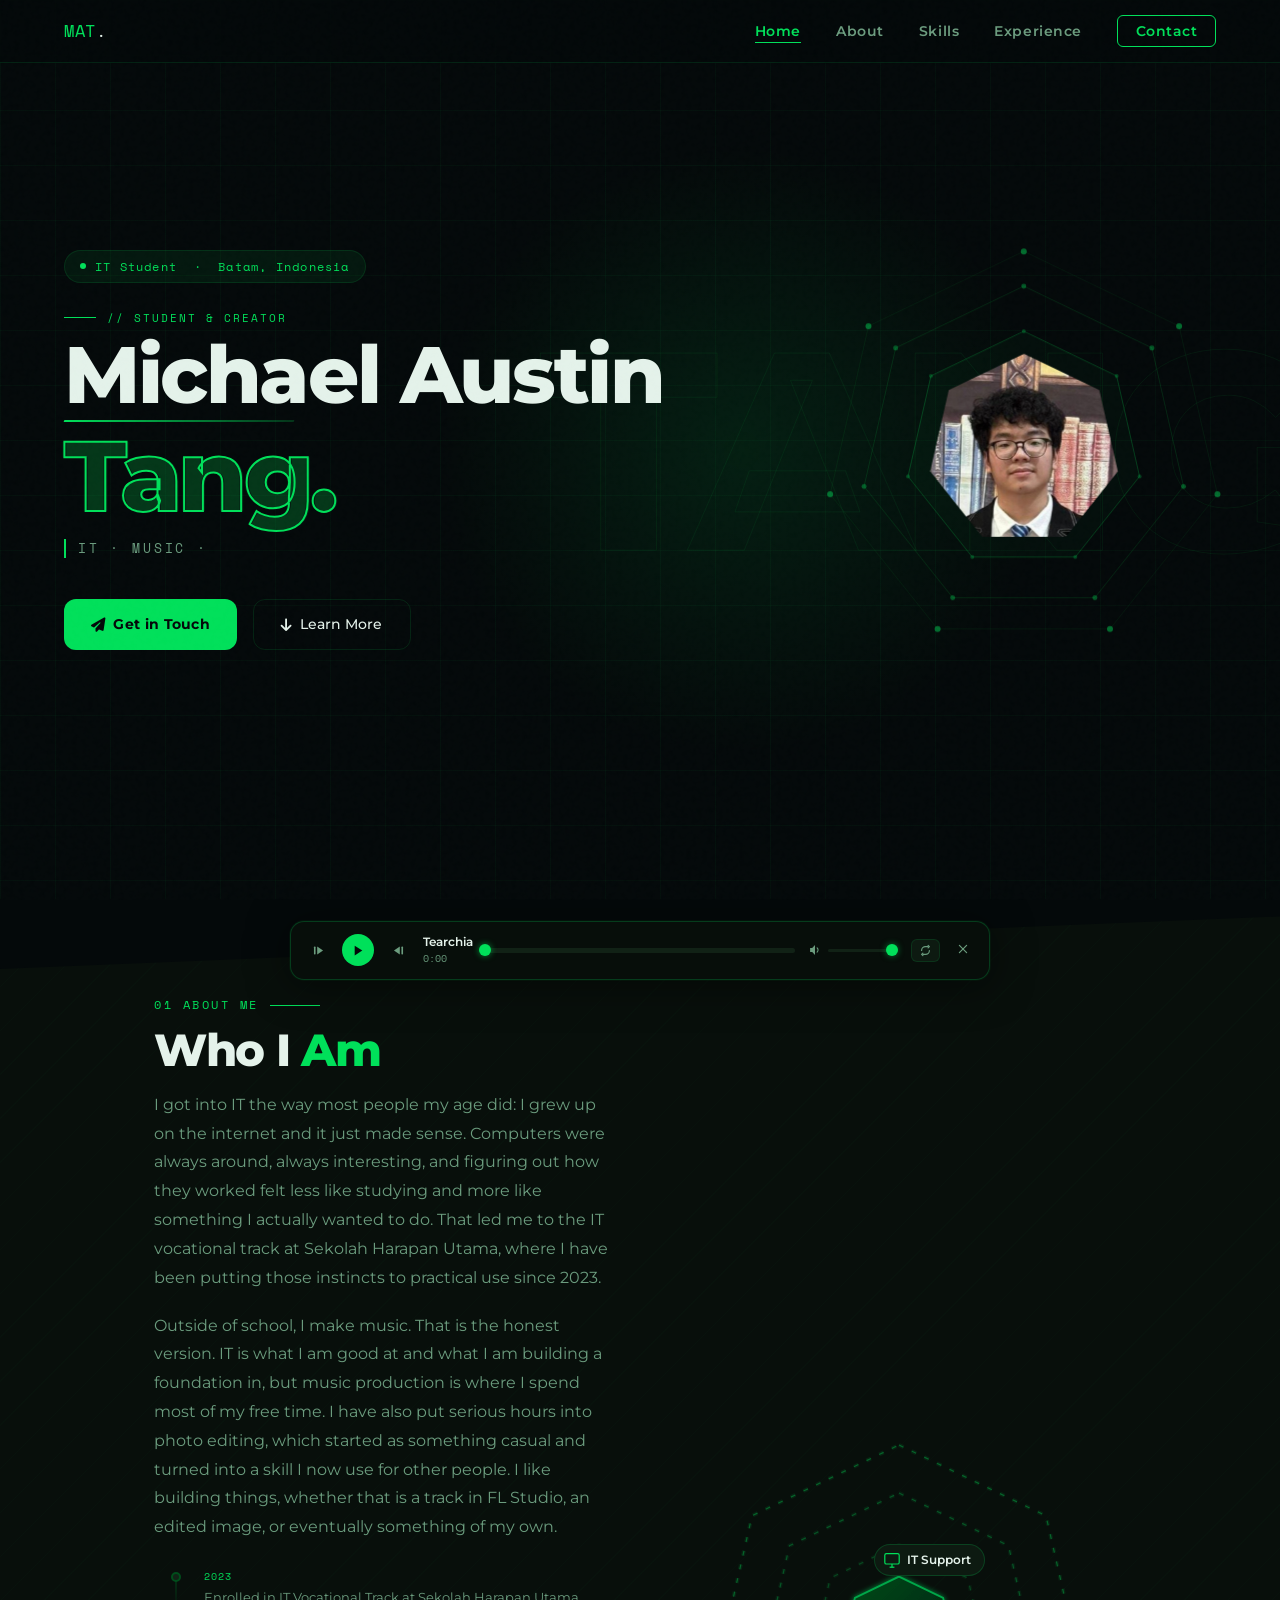
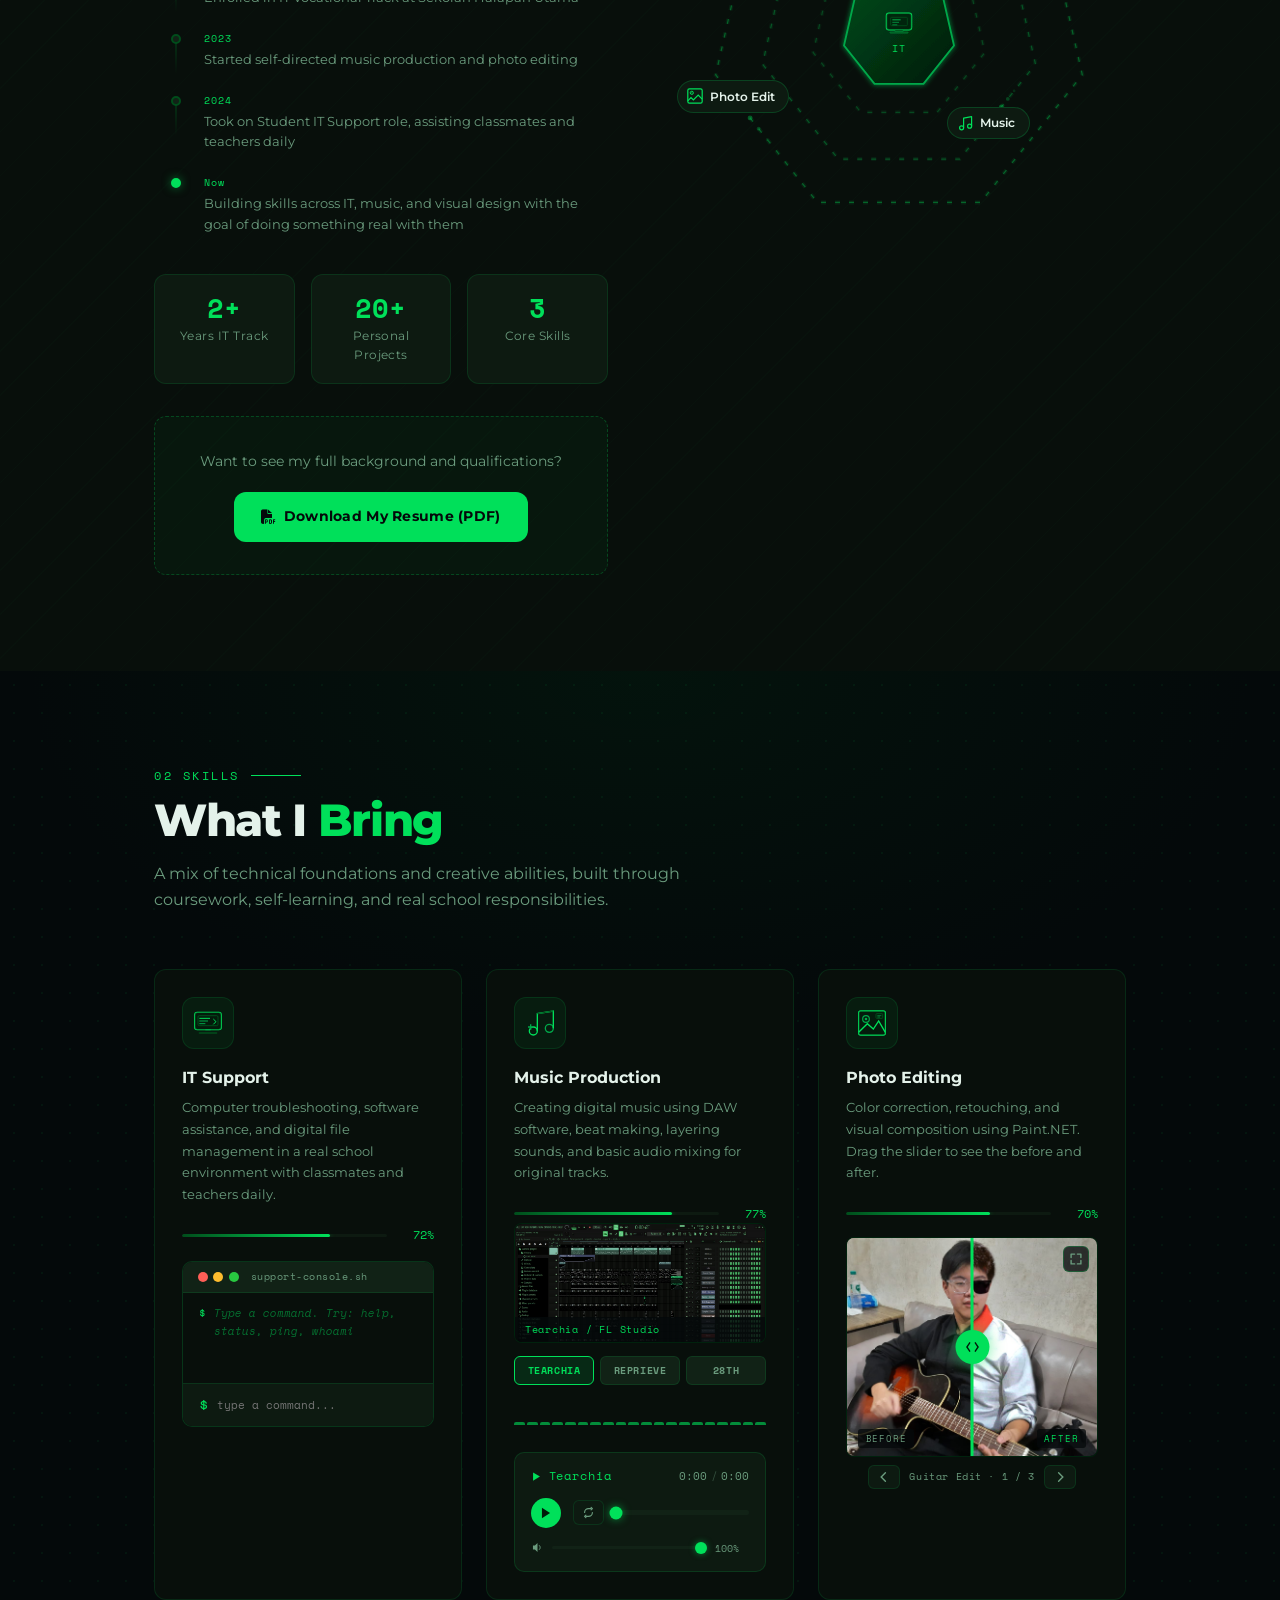
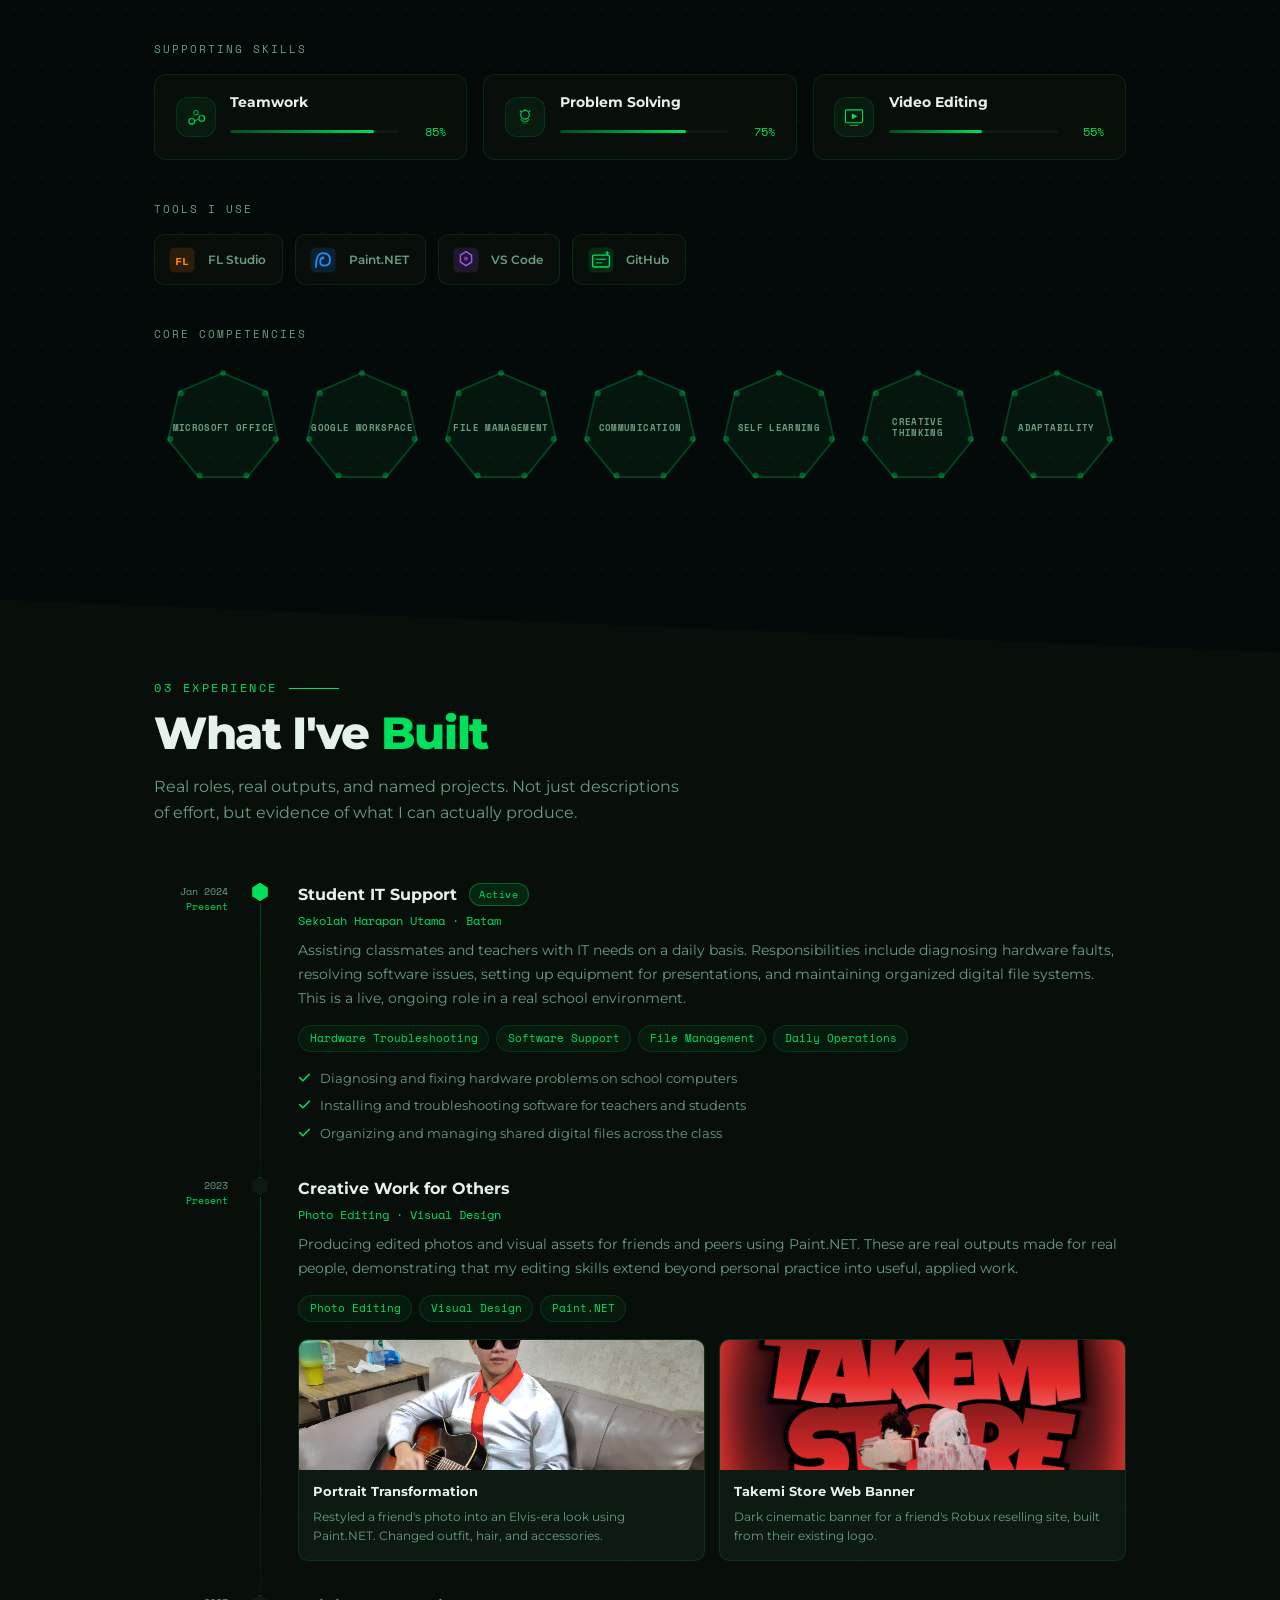
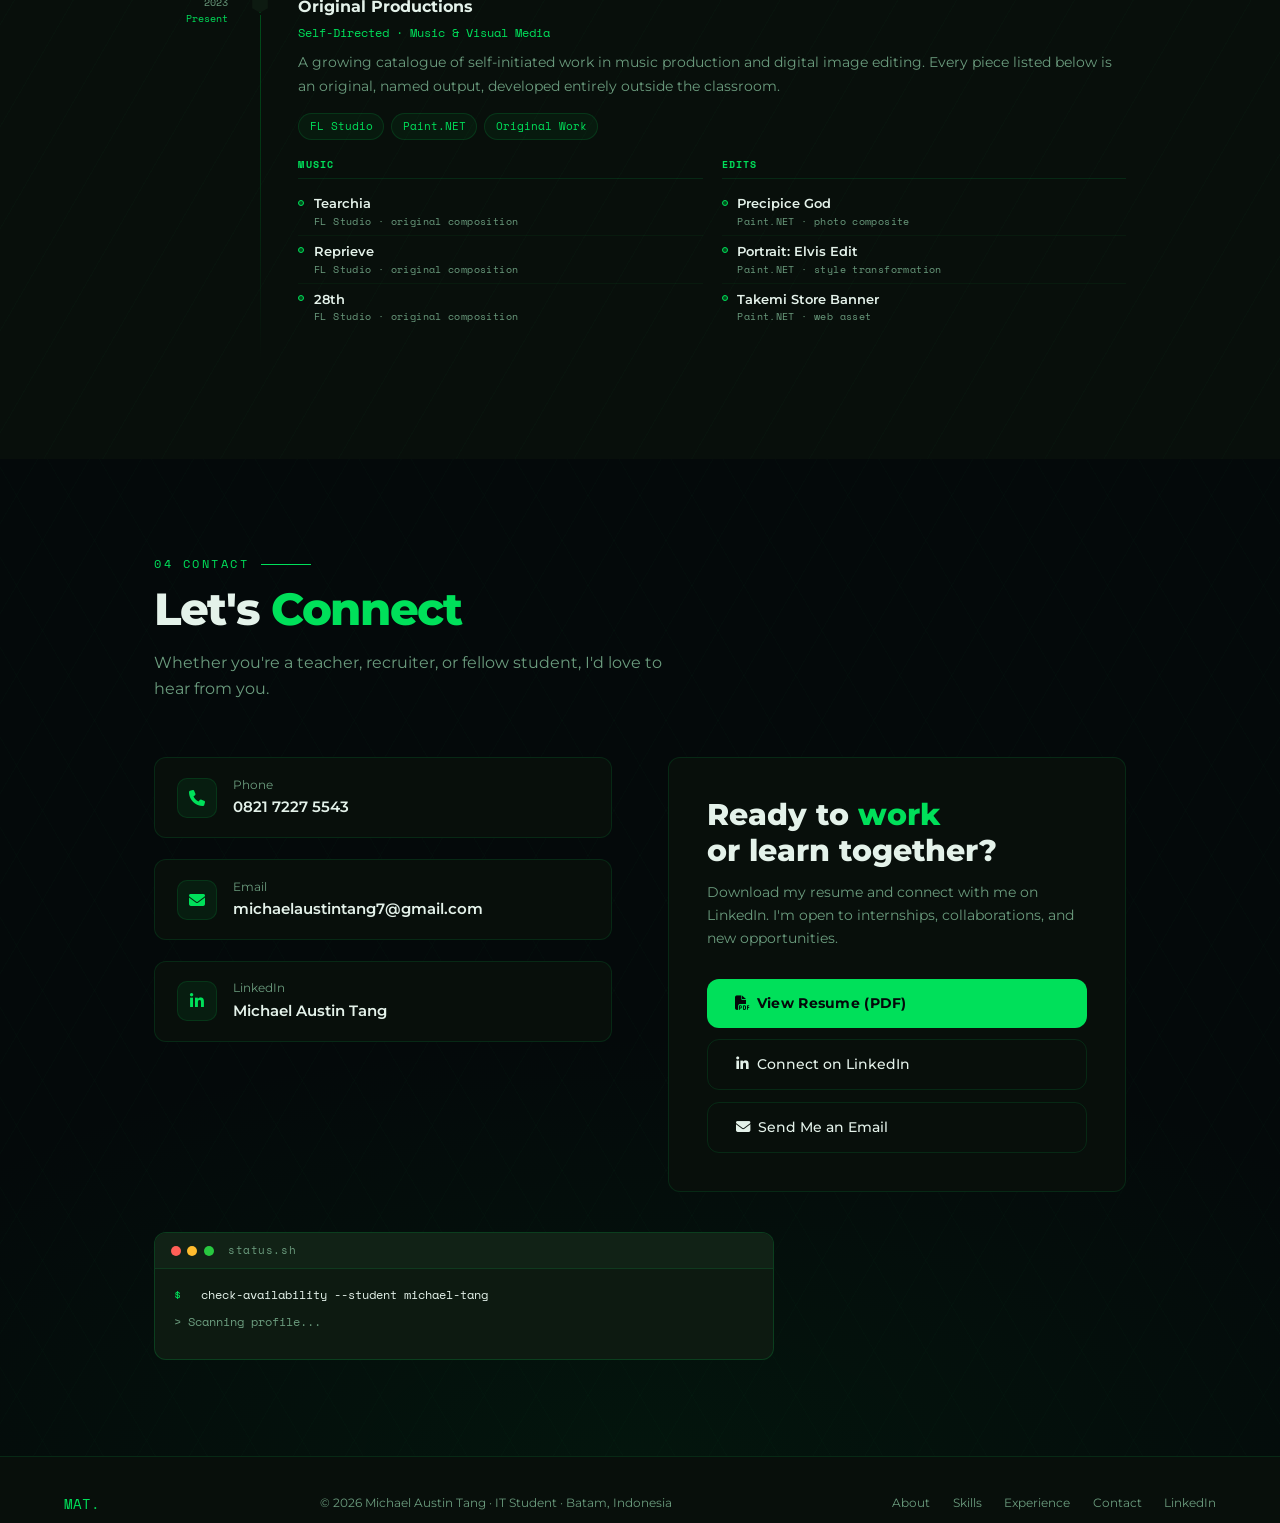
==== commit 4e2f8f61: "Add files via upload" ====
--- a/index.html
+++ b/index.html
@@ -27,14 +27,14 @@
   <div class="mini-player" id="miniPlayer">
     <div class="mini-player-inner">
       <button class="mini-skip-btn" id="miniPrevBtn" title="Previous track">
-        <svg viewBox="0 0 20 20" width="13" height="13"><polygon points="4,10 12,4 12,16" fill="currentColor"/><rect x="13" y="4" width="2.5" height="12" rx="1" fill="currentColor"/></svg>
+        <svg viewBox="0 0 20 20" width="13" height="13"><rect x="3" y="4" width="2.5" height="12" rx="1" fill="currentColor"/><polygon points="17,10 8,4 8,16" fill="currentColor"/></svg>
       </button>
       <button class="mini-play-btn" id="miniPlayBtn" onclick="toggleAudio()">
         <svg viewBox="0 0 24 24" width="13" height="13" id="miniPlayIcon"><polygon points="5,3 19,12 5,21" fill="currentColor"/></svg>
         <svg viewBox="0 0 24 24" width="13" height="13" id="miniPauseIcon" style="display:none"><rect x="6" y="4" width="4" height="16" fill="currentColor"/><rect x="14" y="4" width="4" height="16" fill="currentColor"/></svg>
       </button>
       <button class="mini-skip-btn" id="miniNextBtn" title="Next track">
-        <svg viewBox="0 0 20 20" width="13" height="13"><rect x="4.5" y="4" width="2.5" height="12" rx="1" fill="currentColor"/><polygon points="8,10 16,4 16,16" fill="currentColor"/></svg>
+        <svg viewBox="0 0 20 20" width="13" height="13"><polygon points="3,10 12,4 12,16" fill="currentColor"/><rect x="14.5" y="4" width="2.5" height="12" rx="1" fill="currentColor"/></svg>
       </button>
       <div class="mini-track-info">
         <span class="mini-track-name" id="miniTrackName">Tearchia</span>
@@ -129,23 +129,40 @@
       <h2 class="section-title reveal">Who I <em>Am</em></h2>
       <div class="about-grid">
         <div class="about-text">
+          <!-- Bio paragraphs -->
+          <p class="about-bio reveal">
+            I got into IT the way most people my age did: I grew up on the internet and it
+            just made sense. Computers were always around, always interesting, and figuring
+            out how they worked felt less like studying and more like something I actually
+            wanted to do. That led me to the IT vocational track at Sekolah Harapan Utama,
+            where I have been putting those instincts to practical use since 2023.
+          </p>
+          <p class="about-bio reveal reveal-delay-1">
+            Outside of school, I make music. That is the honest version. IT is what I am
+            good at and what I am building a foundation in, but music production is where I
+            spend most of my free time. I have also put serious hours into photo editing,
+            which started as something casual and turned into a skill I now use for other
+            people. I like building things, whether that is a track in FL Studio, an edited
+            image, or eventually something of my own.
+          </p>
+
           <!-- Journey timeline strip -->
-          <div class="about-timeline">
-            <div class="abt-item reveal">
+          <div class="about-timeline" style="margin-top:1.6rem;">
+            <div class="abt-item reveal reveal-delay-1">
               <div class="abt-dot"></div>
               <div class="abt-content">
                 <span class="abt-year">2023</span>
                 <span class="abt-event">Enrolled in IT Vocational Track at Sekolah Harapan Utama</span>
               </div>
             </div>
-            <div class="abt-item reveal reveal-delay-1">
+            <div class="abt-item reveal reveal-delay-2">
               <div class="abt-dot"></div>
               <div class="abt-content">
                 <span class="abt-year">2023</span>
                 <span class="abt-event">Started self-directed music production and photo editing</span>
               </div>
             </div>
-            <div class="abt-item reveal reveal-delay-2">
+            <div class="abt-item reveal reveal-delay-3">
               <div class="abt-dot"></div>
               <div class="abt-content">
                 <span class="abt-year">2024</span>
@@ -156,16 +173,10 @@
               <div class="abt-dot abt-dot-active"></div>
               <div class="abt-content">
                 <span class="abt-year">Now</span>
-                <span class="abt-event">Seeking internships and opportunities to apply my skills in a real environment</span>
-              </div>
-            </div>
-          </div>
-
-          <p class="reveal reveal-delay-3" style="margin-top:1.5rem;">
-            Outside of school, I explore <strong>music production</strong> and
-            <strong>photo editing</strong>, skills I believe make me a more
-            well-rounded and creative thinker in any tech environment.
-          </p>
+                <span class="abt-event">Building skills across IT, music, and visual design with the goal of doing something real with them</span>
+              </div>
+            </div>
+          </div>
 
           <div class="about-stats reveal reveal-delay-3">
             <div class="stat-card">
@@ -173,12 +184,12 @@
               <div class="stat-label">Years IT Track</div>
             </div>
             <div class="stat-card">
-              <div class="stat-num" data-target="10" data-suffix="+">0+</div>
-              <div class="stat-label">Projects Done</div>
+              <div class="stat-num" data-target="20" data-suffix="+">0+</div>
+              <div class="stat-label">Personal Projects</div>
             </div>
             <div class="stat-card">
               <div class="stat-num" data-target="3" data-suffix="">0</div>
-              <div class="stat-label">Creative Skills</div>
+              <div class="stat-label">Core Skills</div>
             </div>
           </div>
           <div class="resume-box reveal reveal-delay-4">
@@ -693,7 +704,6 @@
             <div class="exp-responsibilities">
               <div class="exp-resp-item"><svg viewBox="0 0 16 16" width="13" height="13"><polyline points="2,8 6,12 14,4" fill="none" stroke="#00e05a" stroke-width="2" stroke-linecap="round" stroke-linejoin="round"/></svg>Diagnosing and fixing hardware problems on school computers</div>
               <div class="exp-resp-item"><svg viewBox="0 0 16 16" width="13" height="13"><polyline points="2,8 6,12 14,4" fill="none" stroke="#00e05a" stroke-width="2" stroke-linecap="round" stroke-linejoin="round"/></svg>Installing and troubleshooting software for teachers and students</div>
-              <div class="exp-resp-item"><svg viewBox="0 0 16 16" width="13" height="13"><polyline points="2,8 6,12 14,4" fill="none" stroke="#00e05a" stroke-width="2" stroke-linecap="round" stroke-linejoin="round"/></svg>Setting up projectors and AV equipment for classroom presentations</div>
               <div class="exp-resp-item"><svg viewBox="0 0 16 16" width="13" height="13"><polyline points="2,8 6,12 14,4" fill="none" stroke="#00e05a" stroke-width="2" stroke-linecap="round" stroke-linejoin="round"/></svg>Organizing and managing shared digital files across the class</div>
             </div>
           </div>
@@ -701,7 +711,7 @@
 
         <!-- CREATIVE WORK FOR OTHERS -->
         <div class="tl-item reveal reveal-delay-1">
-          <div class="tl-left"><div class="tl-year">2024<br><span>Present</span></div></div>
+          <div class="tl-left"><div class="tl-year">2023<br><span>Present</span></div></div>
           <div class="tl-connector">
             <div class="tl-dot"></div>
             <div class="tl-line"></div>
@@ -1039,27 +1049,30 @@
     // ─── WAVEFORM VISUALIZER ───
     const waveEl = document.getElementById('waveVisualizer');
     const waveBars = waveEl ? waveEl.querySelectorAll('.wave-bar') : [];
-    let waveAnimId;
+    let waveRunning = false;
 
     function animateWave() {
+      if (!waveRunning) return;
       waveBars.forEach((bar, i) => {
         const h = Math.max(3, Math.abs(Math.sin(Date.now() / (180 + i * 30) + i * 0.7)) * 28 + Math.random() * 8);
         bar.style.height = h + 'px';
       });
-      waveAnimId = requestAnimationFrame(animateWave);
-    }
-
-    audio.addEventListener('play', () => { if (waveEl) { waveEl.dataset.playing="1"; animateWave(); } });
-    audio.addEventListener('pause', () => {
-      cancelAnimationFrame(waveAnimId);
-      delete waveEl.dataset.playing;
+      requestAnimationFrame(animateWave);
+    }
+
+    function stopWave() {
+      waveRunning = false;
+      if (waveEl) delete waveEl.dataset.playing;
       waveBars.forEach(b => b.style.height = '3px');
+    }
+
+    audio.addEventListener('play', () => {
+      if (!waveEl) return;
+      waveEl.dataset.playing = '1';
+      if (!waveRunning) { waveRunning = true; animateWave(); }
     });
-    audio.addEventListener('ended', () => {
-      cancelAnimationFrame(waveAnimId);
-      delete waveEl.dataset.playing;
-      waveBars.forEach(b => b.style.height = '3px');
-    });
+    audio.addEventListener('pause', stopWave);
+    audio.addEventListener('ended', stopWave);
 
     // ─── TERMINAL WIDGET ───
     function runTerminal() {
--- a/css/style.css
+++ b/css/style.css
@@ -1603,3 +1603,13 @@
   flex-shrink: 0;
 }
 .mini-skip-btn:hover { color: var(--green); }
+
+
+/* ─── ABOUT BIO PARAGRAPHS ─── */
+.about-bio {
+  font-size: 0.9rem;
+  color: var(--muted);
+  line-height: 1.82;
+  margin-bottom: 1rem;
+}
+.about-bio strong { color: var(--white); font-weight: 600; }
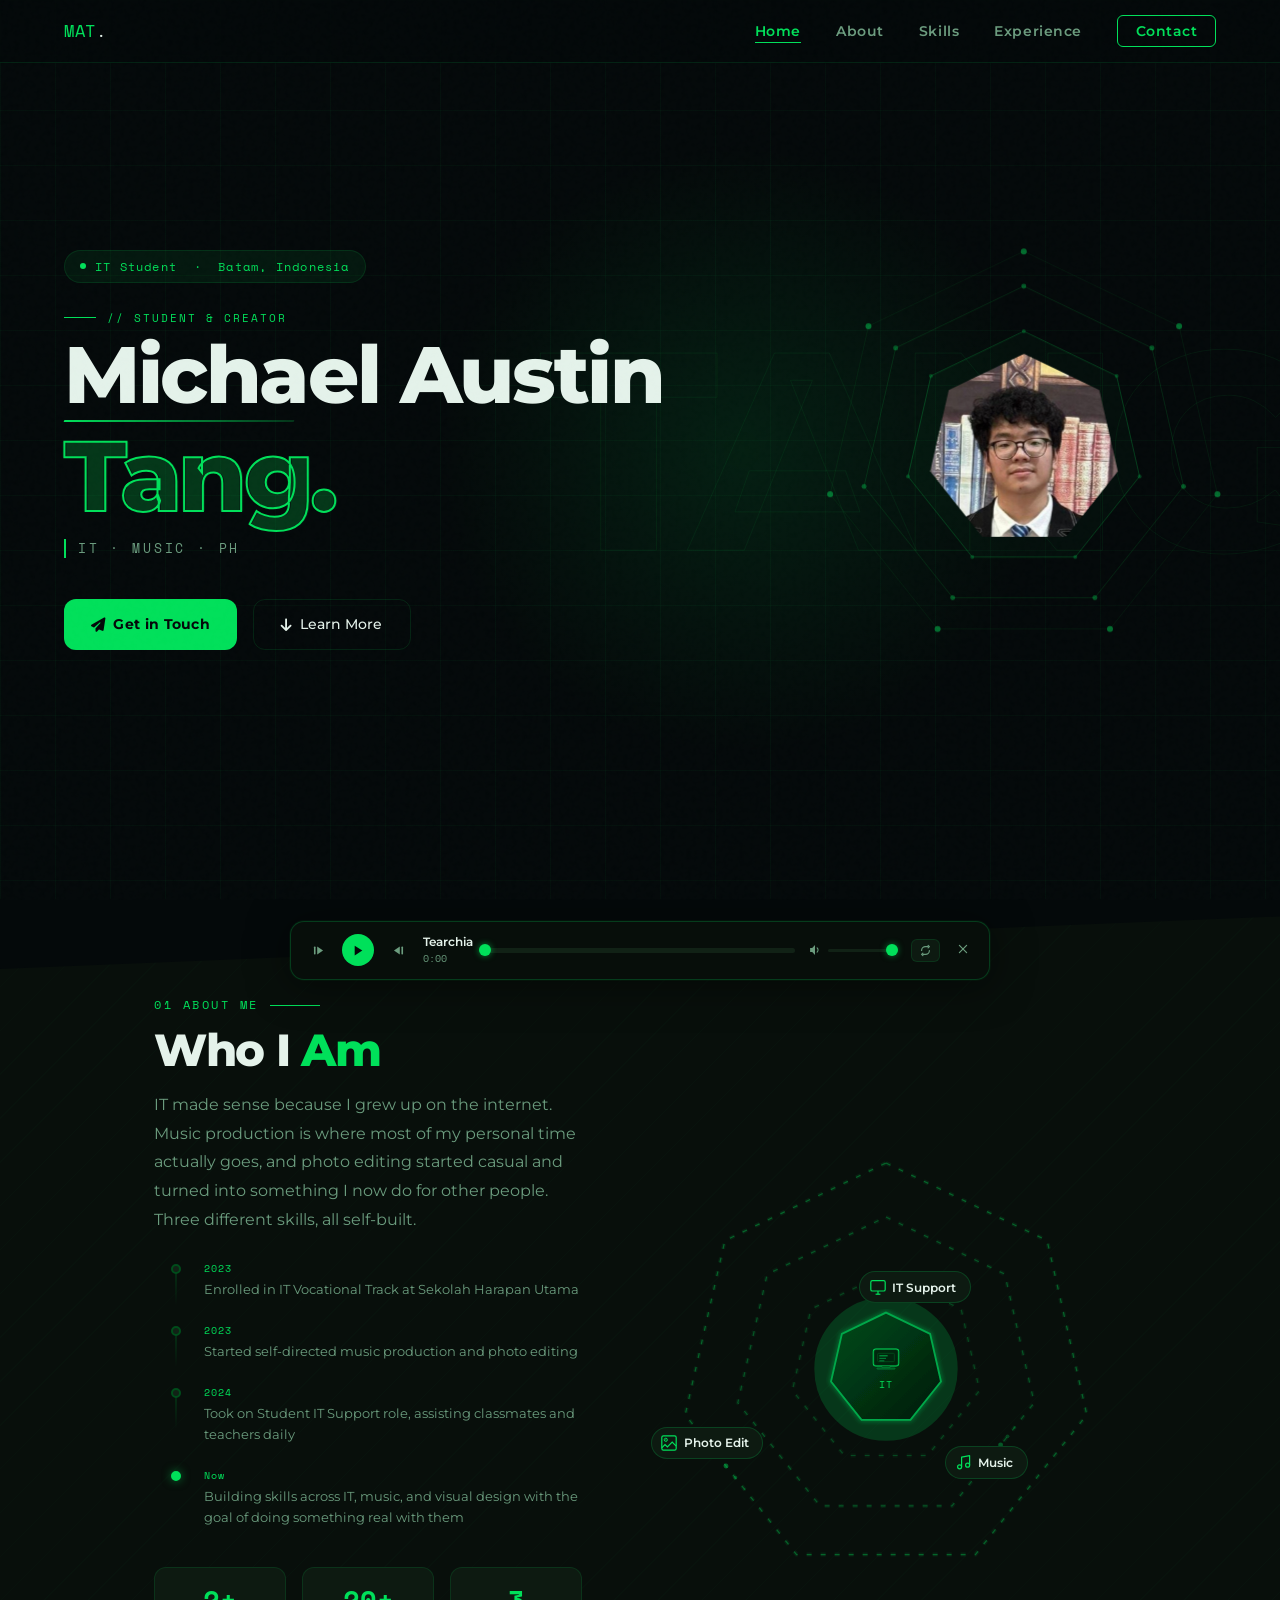
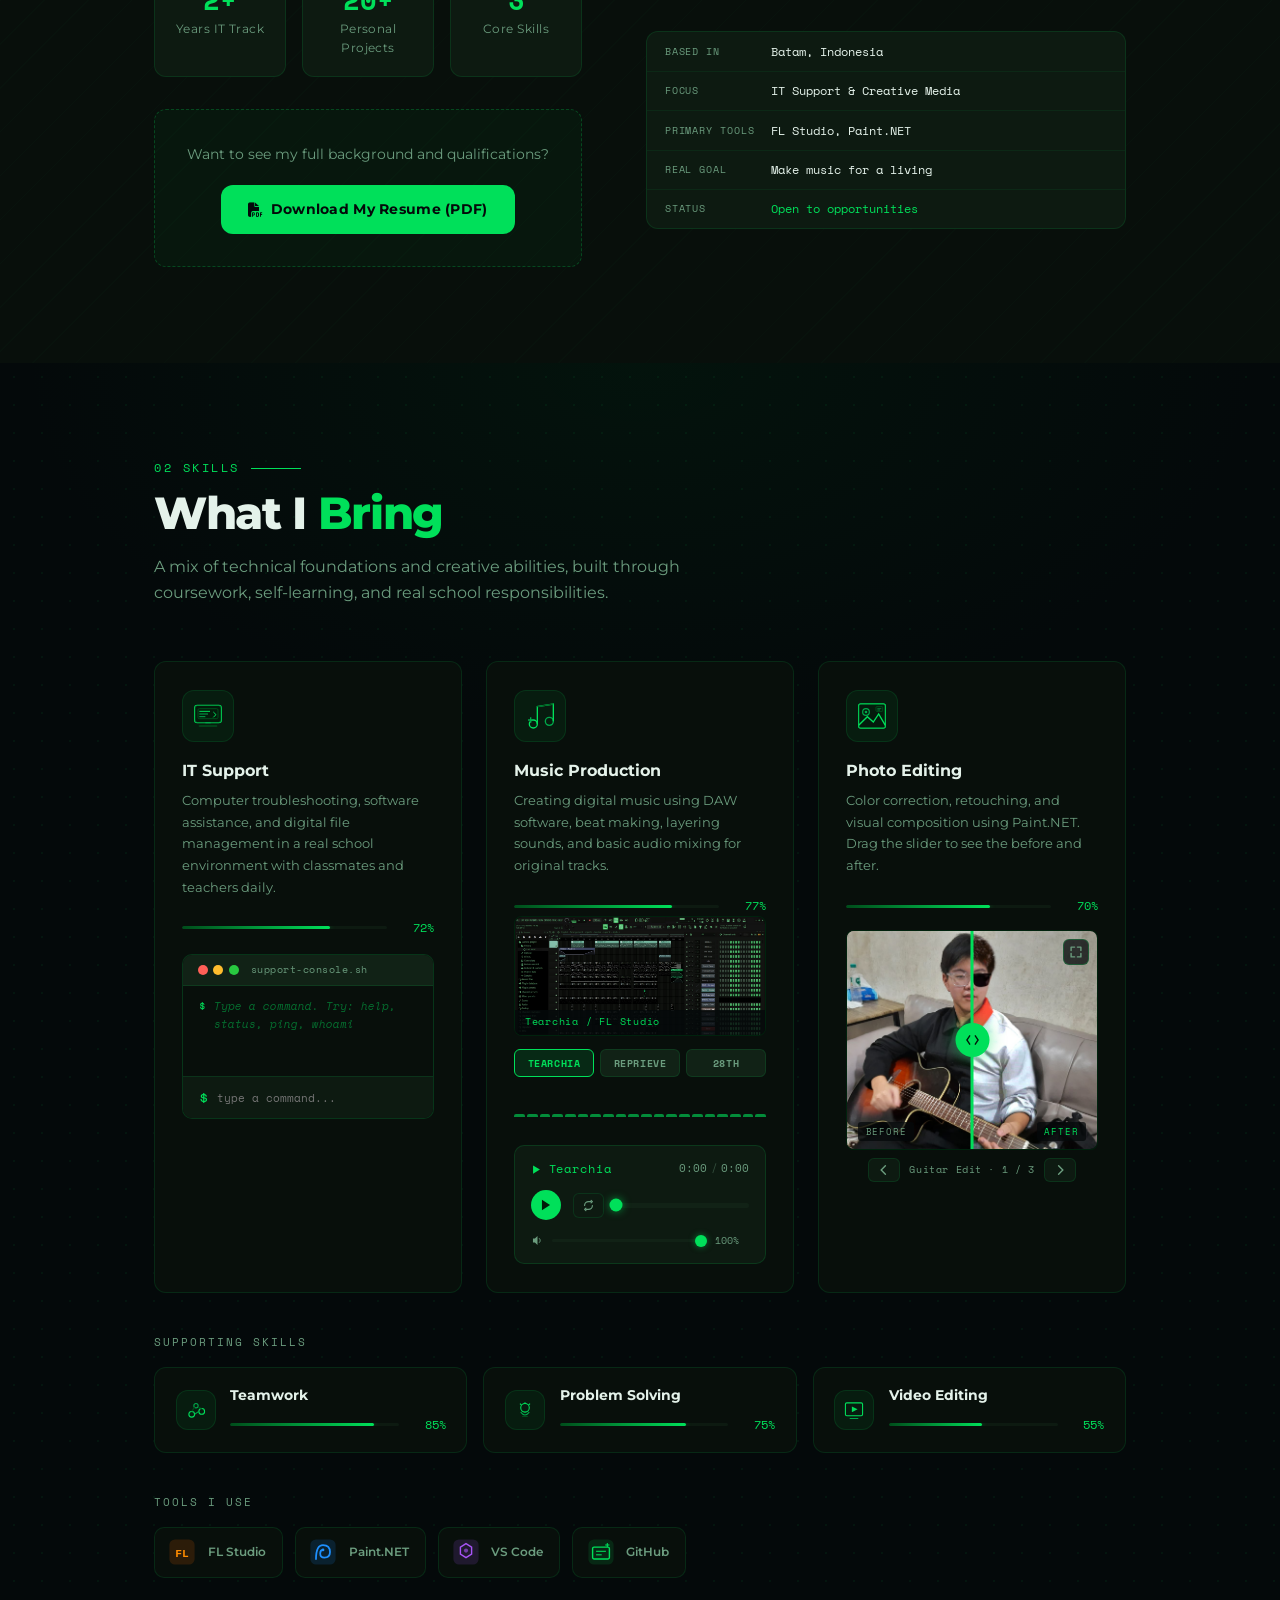
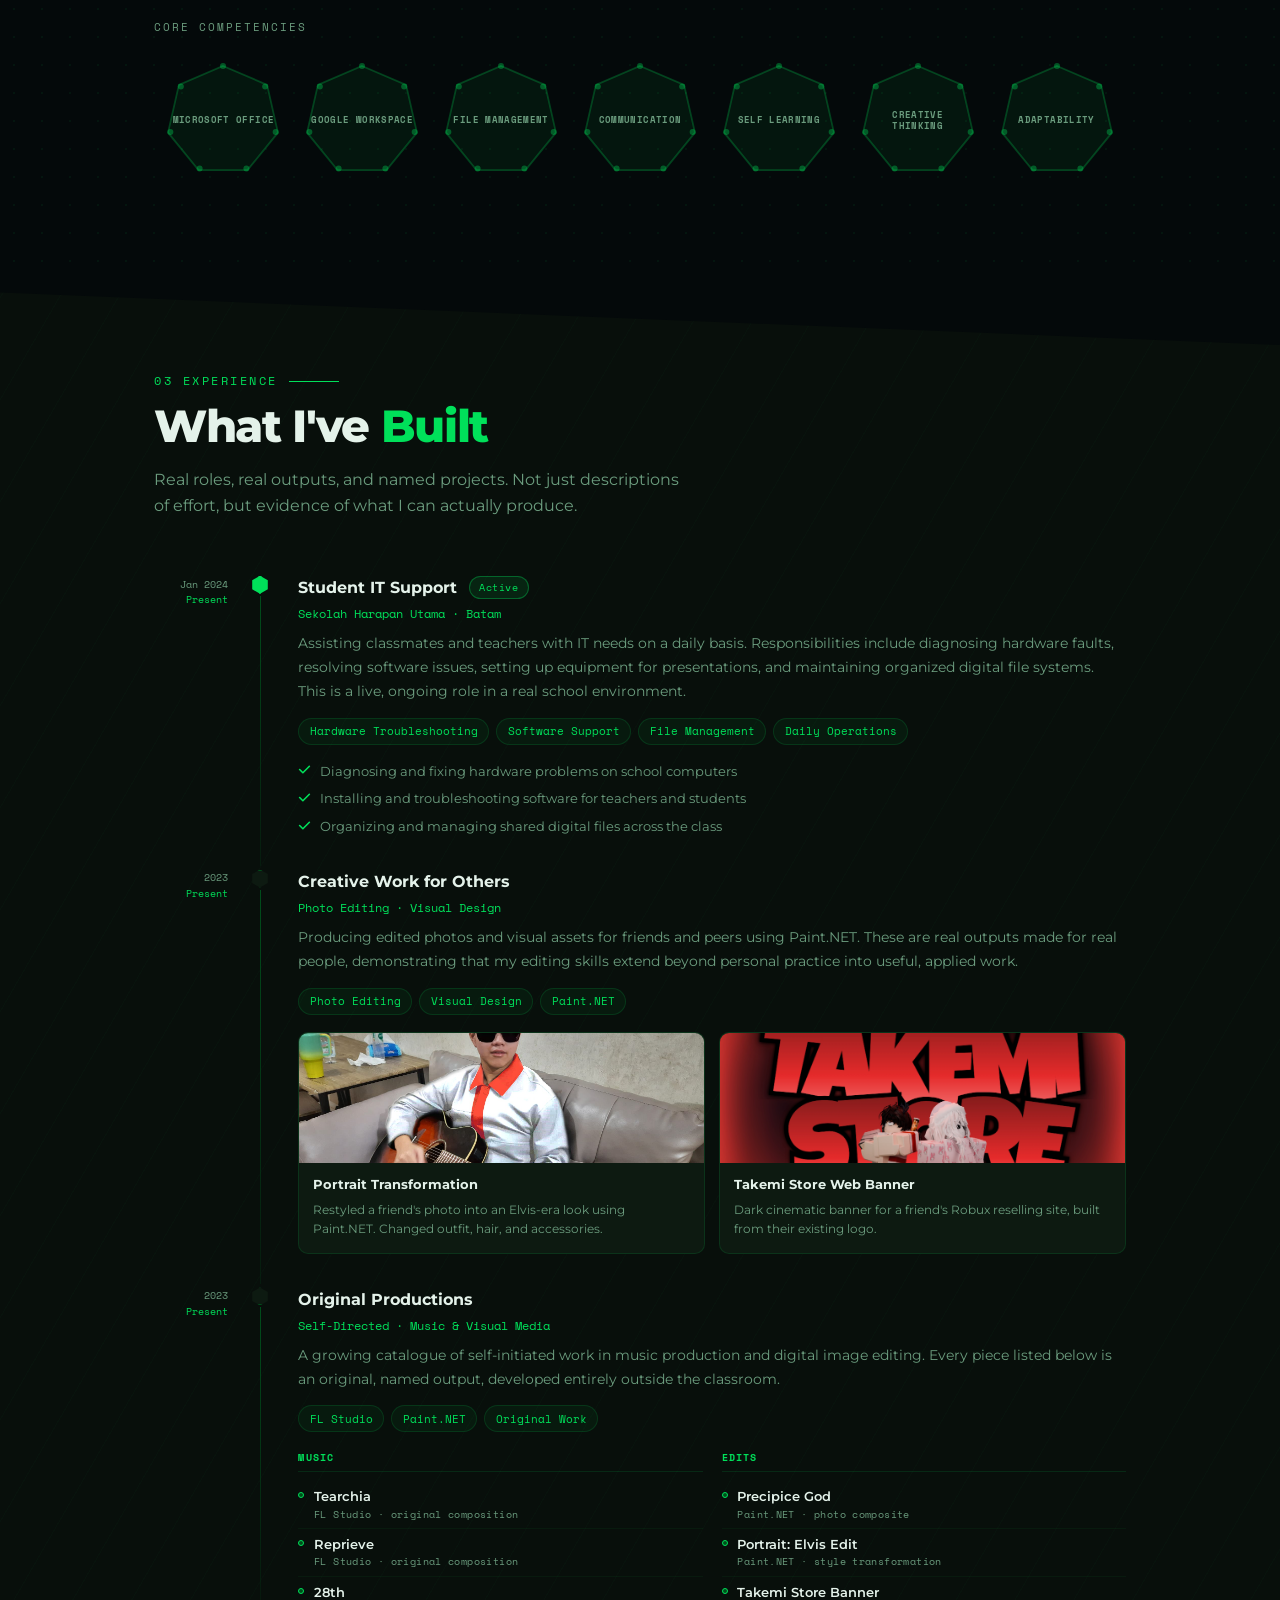
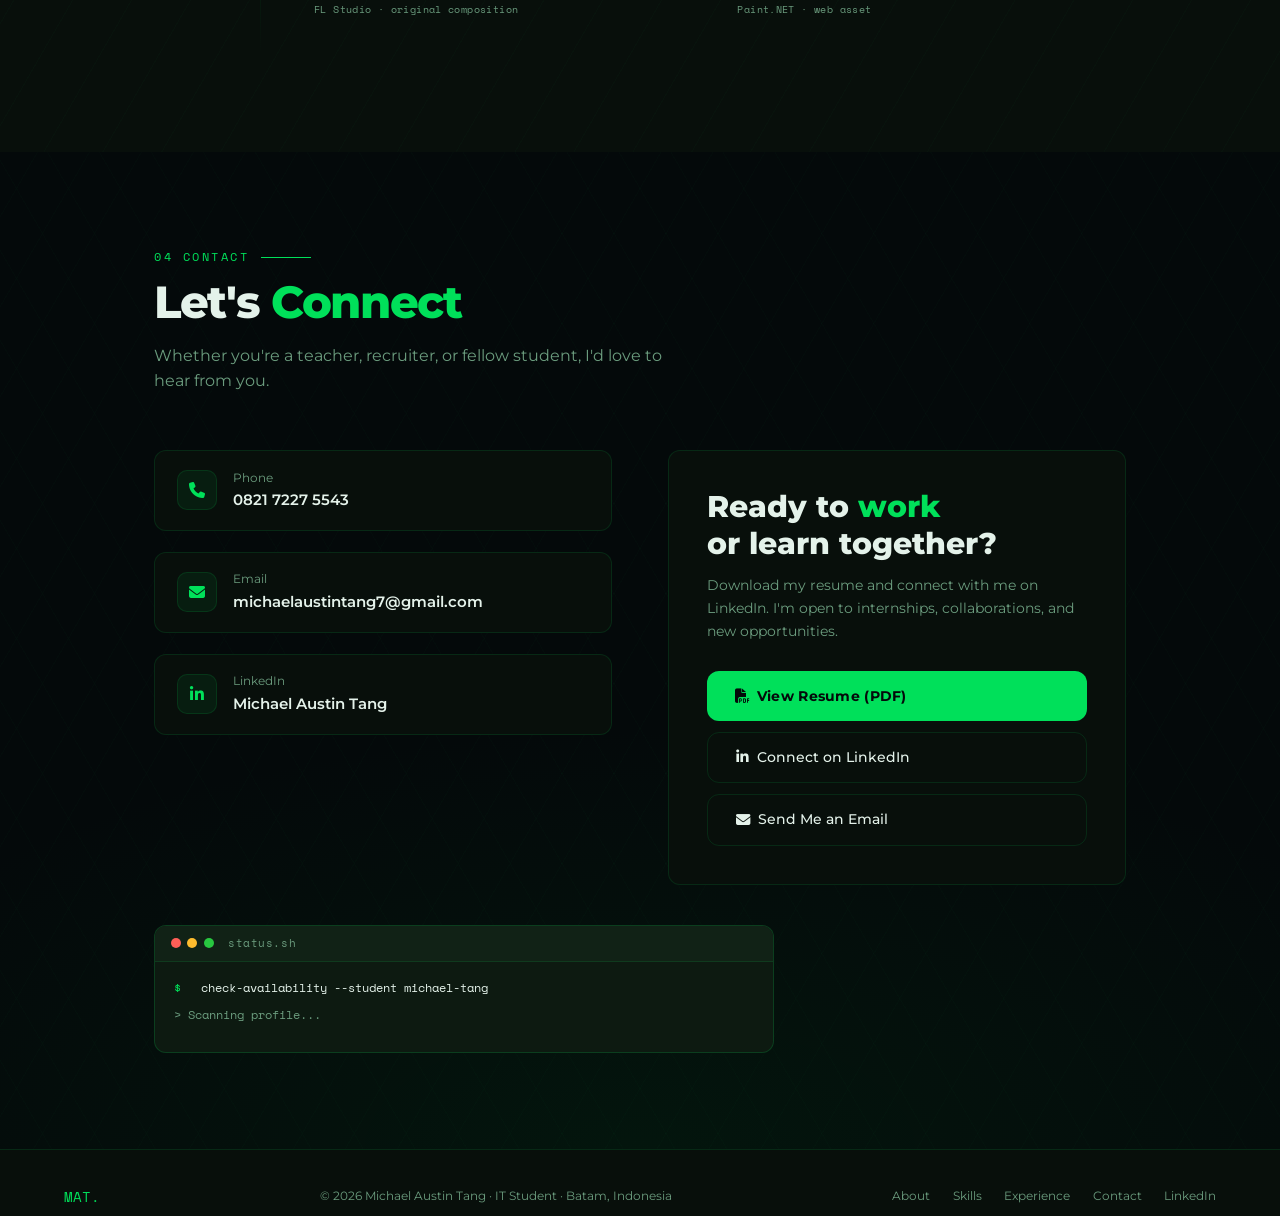
==== commit 0ac9f05a: "Add files via upload" ====
--- a/index.html
+++ b/index.html
@@ -129,21 +129,11 @@
       <h2 class="section-title reveal">Who I <em>Am</em></h2>
       <div class="about-grid">
         <div class="about-text">
-          <!-- Bio paragraphs -->
+          <!-- Bio -->
           <p class="about-bio reveal">
-            I got into IT the way most people my age did: I grew up on the internet and it
-            just made sense. Computers were always around, always interesting, and figuring
-            out how they worked felt less like studying and more like something I actually
-            wanted to do. That led me to the IT vocational track at Sekolah Harapan Utama,
-            where I have been putting those instincts to practical use since 2023.
-          </p>
-          <p class="about-bio reveal reveal-delay-1">
-            Outside of school, I make music. That is the honest version. IT is what I am
-            good at and what I am building a foundation in, but music production is where I
-            spend most of my free time. I have also put serious hours into photo editing,
-            which started as something casual and turned into a skill I now use for other
-            people. I like building things, whether that is a track in FL Studio, an edited
-            image, or eventually something of my own.
+            IT made sense because I grew up on the internet. Music production is where most
+            of my personal time actually goes, and photo editing started casual and turned
+            into something I now do for other people. Three different skills, all self-built.
           </p>
 
           <!-- Journey timeline strip -->
@@ -200,7 +190,7 @@
           </div>
         </div>
 
-        <!-- Solar system -->
+        <!-- Solar system + identity card -->
         <div class="about-visual reveal reveal-delay-2">
           <div class="solar-system" id="solarSystem">
             <div class="solar-center" id="solarCenter">
@@ -260,6 +250,31 @@
               Photo Edit
             </a>
           </div>
+
+          <!-- Identity card -->
+          <div class="identity-card reveal reveal-delay-3">
+            <div class="id-row">
+              <span class="id-key">Based in</span>
+              <span class="id-val">Batam, Indonesia</span>
+            </div>
+            <div class="id-row">
+              <span class="id-key">Focus</span>
+              <span class="id-val">IT Support &amp; Creative Media</span>
+            </div>
+            <div class="id-row">
+              <span class="id-key">Primary tools</span>
+              <span class="id-val">FL Studio, Paint.NET</span>
+            </div>
+            <div class="id-row">
+              <span class="id-key">Real goal</span>
+              <span class="id-val">Make music for a living</span>
+            </div>
+            <div class="id-row">
+              <span class="id-key">Status</span>
+              <span class="id-val id-val-green">Open to opportunities</span>
+            </div>
+          </div>
+
         </div>
       </div>
     </div>
--- a/css/style.css
+++ b/css/style.css
@@ -446,8 +446,8 @@
 .resume-box p { color: var(--muted); font-size: 0.88rem; margin-bottom: 1.1rem; }
 
 /* ─── SOLAR SYSTEM ─── */
-.about-visual { position: relative; min-height: 460px; display: flex; align-items: center; justify-content: center; }
-.solar-system { position: relative; width: 440px; height: 440px; }
+.about-visual { position: relative; min-height: 480px; display: flex; flex-direction: column; align-items: center; justify-content: flex-start; gap: 1.4rem; }
+.solar-system { position: relative; width: 480px; height: 480px; }
 .solar-center {
   width: 120px; height: 120px; position: absolute;
   top: 50%; left: 50%; transform: translate(-50%, -50%); z-index: 10;
@@ -1613,3 +1613,28 @@
   margin-bottom: 1rem;
 }
 .about-bio strong { color: var(--white); font-weight: 600; }
+
+/* ─── IDENTITY CARD ─── */
+.identity-card {
+  width: 480px; max-width: 100%;
+  background: var(--surface2);
+  border: 1px solid var(--border);
+  border-radius: 12px;
+  overflow: hidden;
+  font-family: 'Space Mono', monospace;
+}
+.id-row {
+  display: flex; align-items: center;
+  padding: 0.6rem 1.1rem;
+  border-bottom: 1px solid rgba(0,224,90,0.07);
+  gap: 1rem;
+}
+.id-row:last-child { border-bottom: none; }
+.id-key {
+  font-size: 0.6rem; letter-spacing: 0.1em; text-transform: uppercase;
+  color: var(--muted); min-width: 90px; flex-shrink: 0;
+}
+.id-val {
+  font-size: 0.75rem; color: var(--white); font-weight: 400;
+}
+.id-val-green { color: var(--green); }
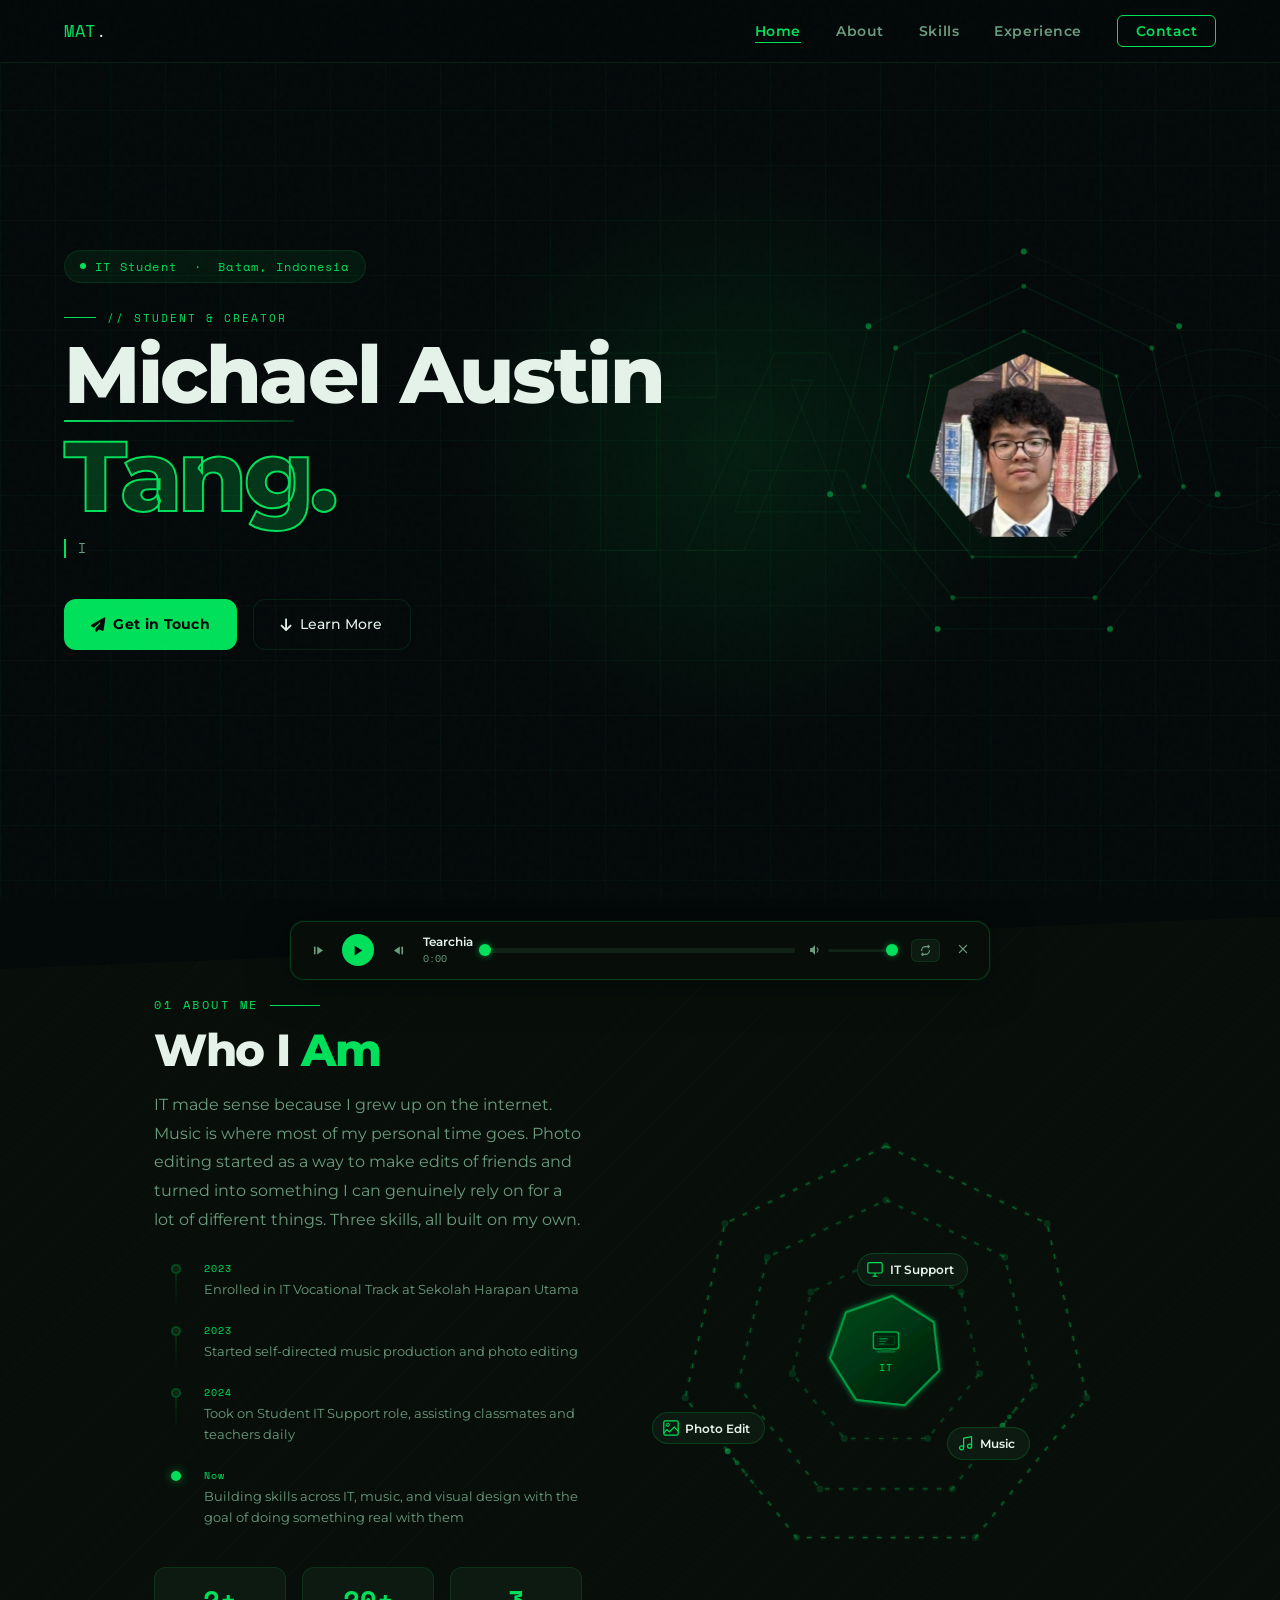
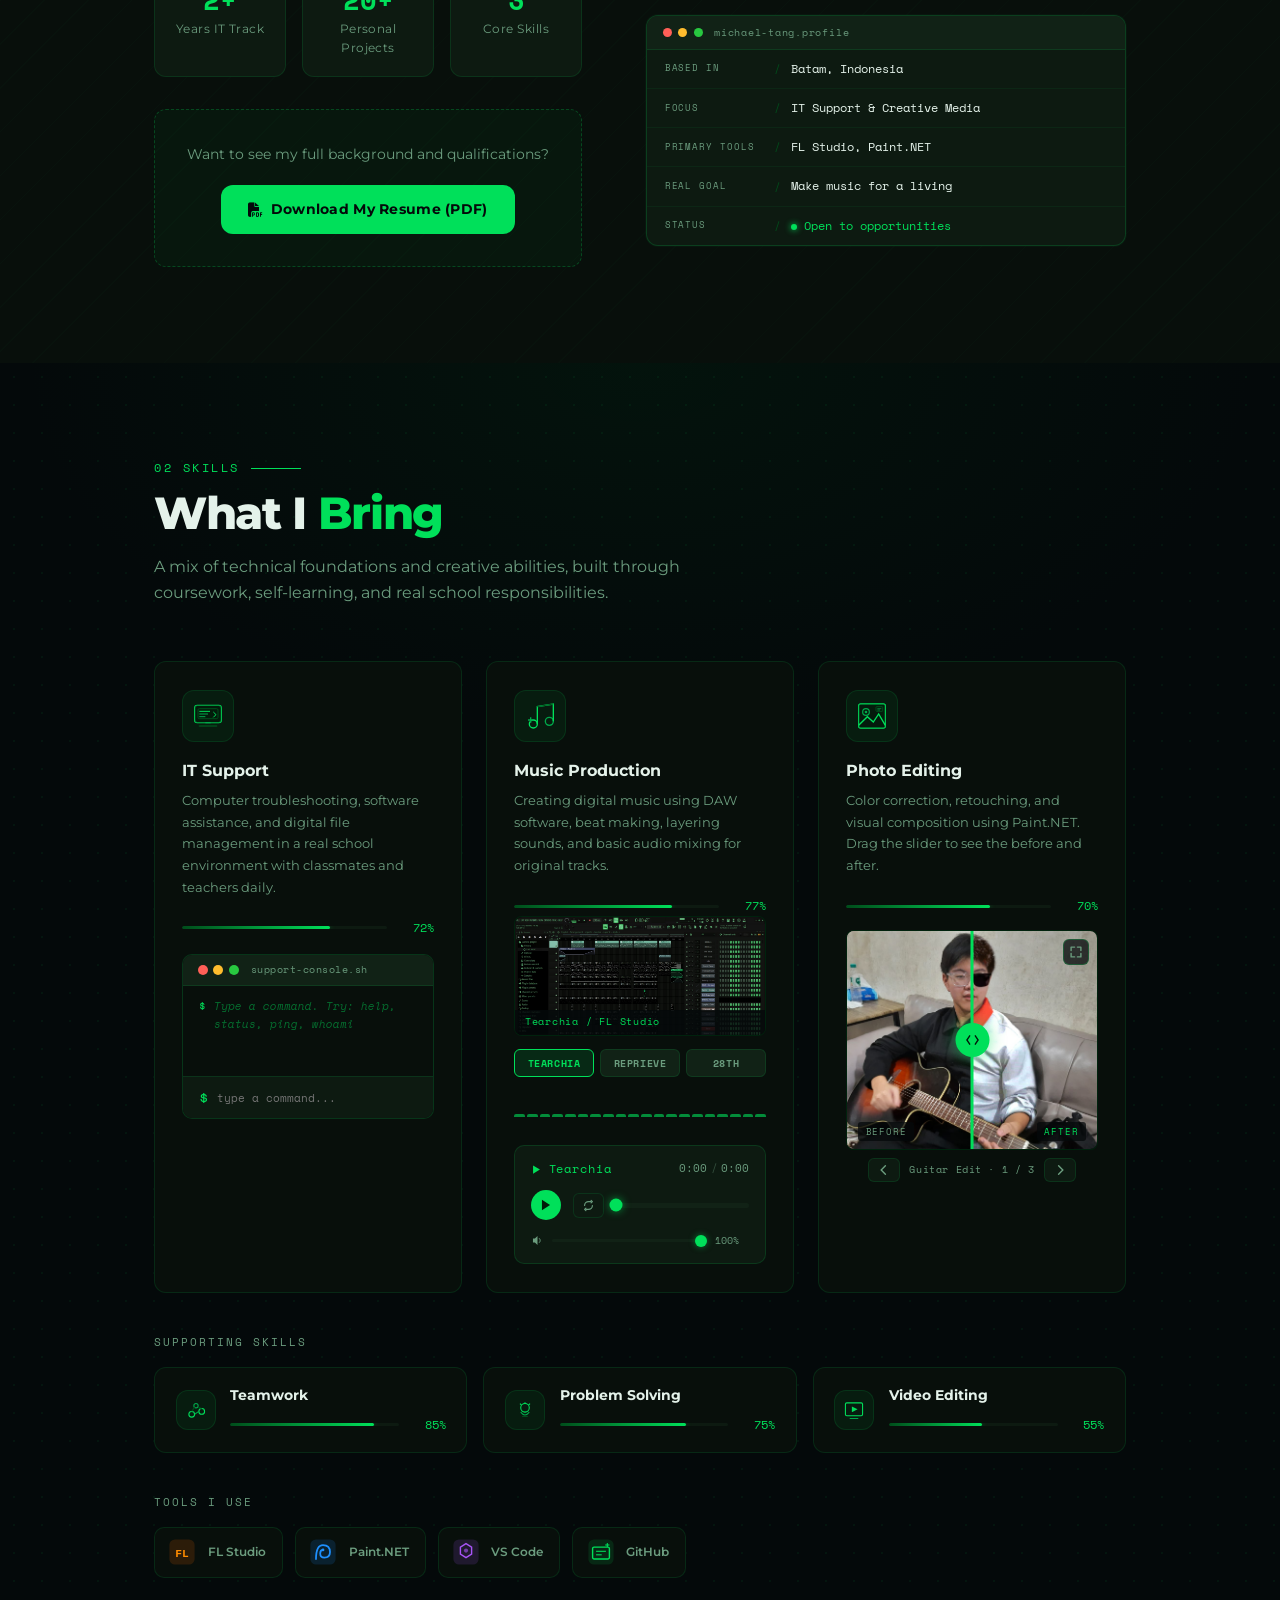
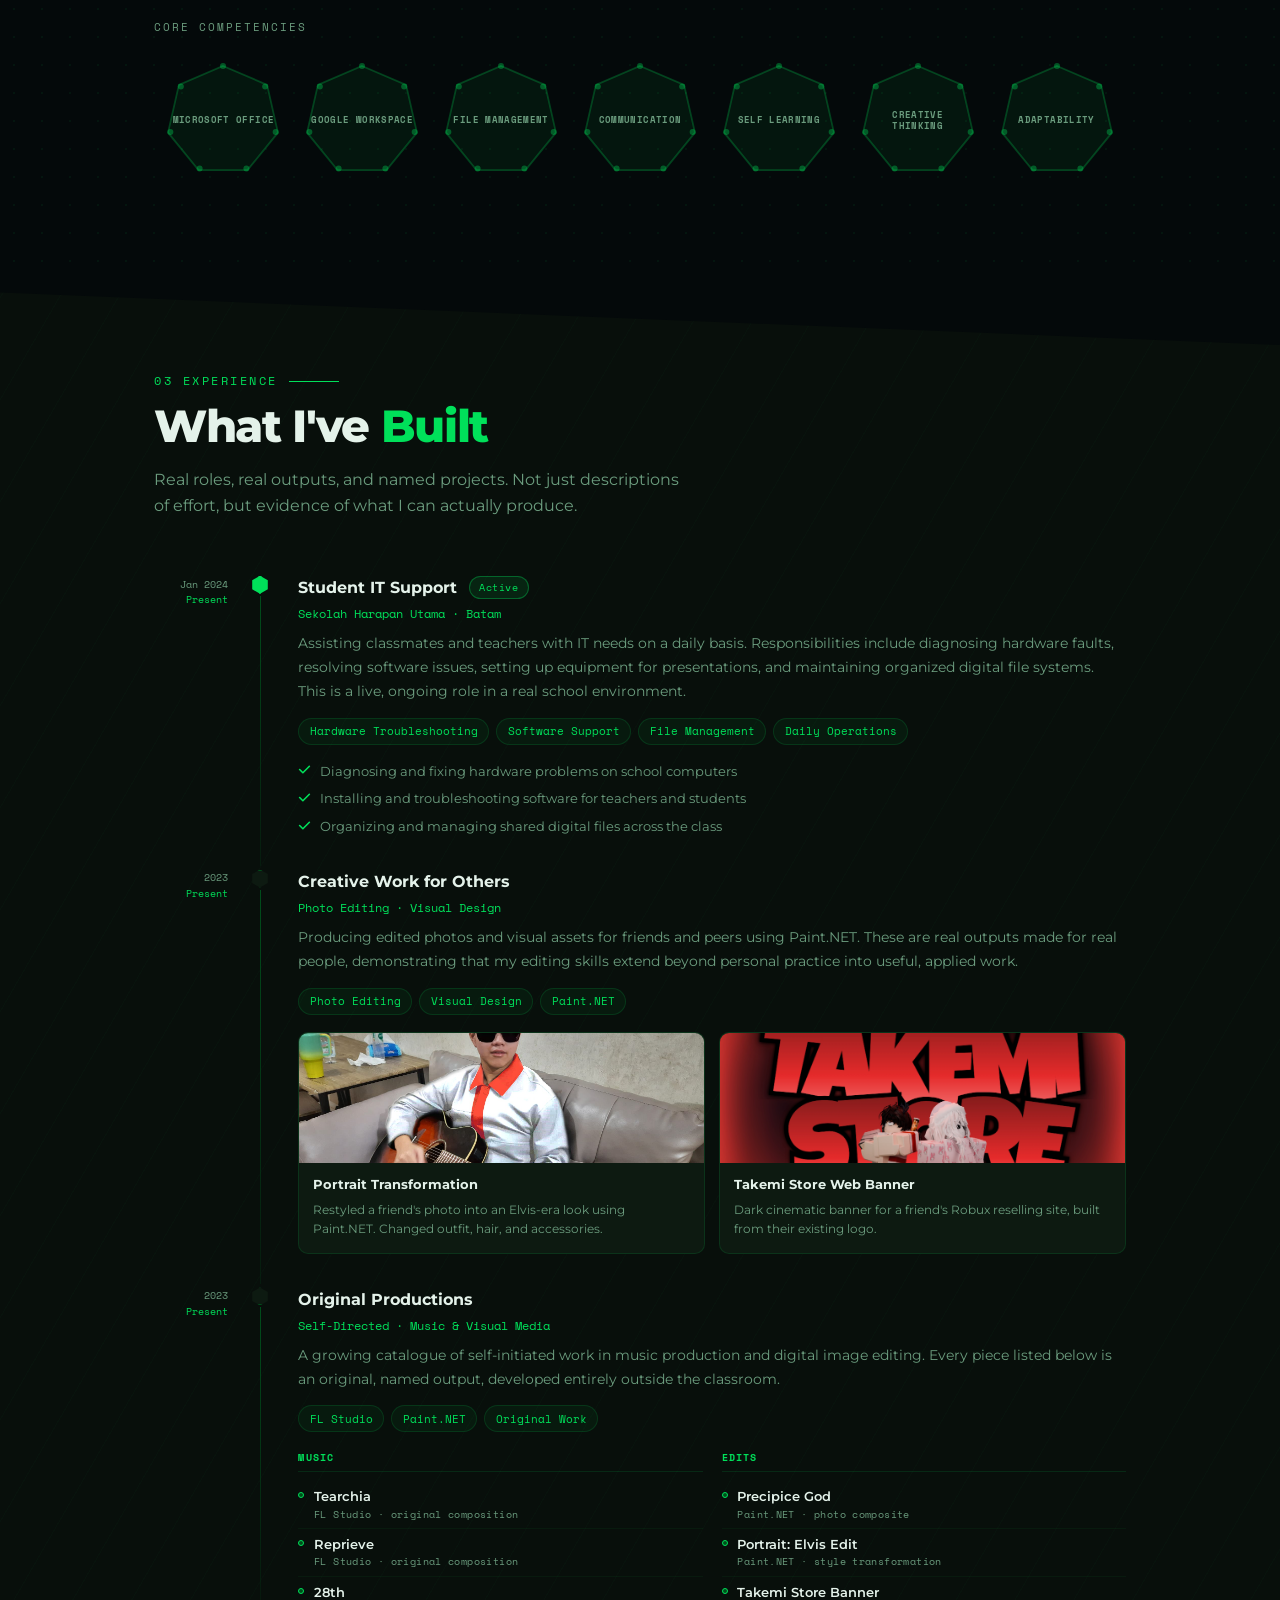
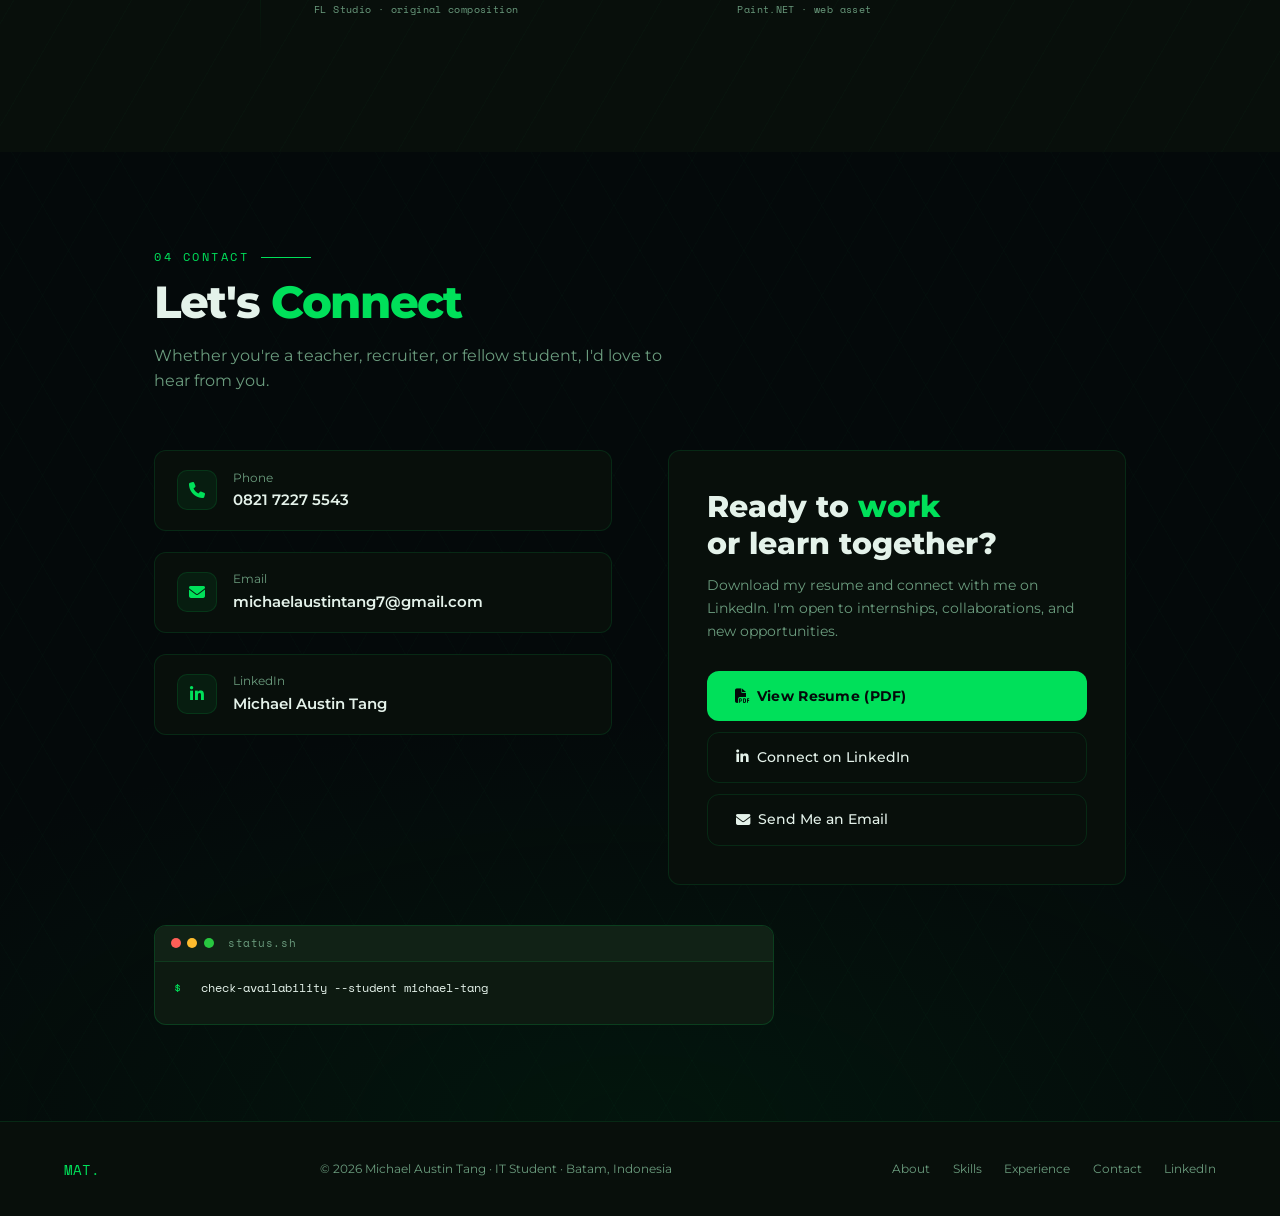
==== commit f7850735: "Add files via upload" ====
--- a/index.html
+++ b/index.html
@@ -131,9 +131,10 @@
         <div class="about-text">
           <!-- Bio -->
           <p class="about-bio reveal">
-            IT made sense because I grew up on the internet. Music production is where most
-            of my personal time actually goes, and photo editing started casual and turned
-            into something I now do for other people. Three different skills, all self-built.
+            IT made sense because I grew up on the internet. Music is where most of my
+            personal time goes. Photo editing started as a way to make edits of friends
+            and turned into something I can genuinely rely on for a lot of different things.
+            Three skills, all built on my own.
           </p>
 
           <!-- Journey timeline strip -->
@@ -253,25 +254,36 @@
 
           <!-- Identity card -->
           <div class="identity-card reveal reveal-delay-3">
+            <div class="id-header">
+              <span class="id-header-dot"></span>
+              <span class="id-header-dot"></span>
+              <span class="id-header-dot"></span>
+              <span class="id-header-title">michael-tang.profile</span>
+            </div>
             <div class="id-row">
               <span class="id-key">Based in</span>
-              <span class="id-val">Batam, Indonesia</span>
+                <span class="id-sep">/</span>
+            <span class="id-val">Batam, Indonesia</span>
             </div>
             <div class="id-row">
               <span class="id-key">Focus</span>
-              <span class="id-val">IT Support &amp; Creative Media</span>
+                <span class="id-sep">/</span>
+            <span class="id-val">IT Support &amp; Creative Media</span>
             </div>
             <div class="id-row">
               <span class="id-key">Primary tools</span>
-              <span class="id-val">FL Studio, Paint.NET</span>
+                <span class="id-sep">/</span>
+            <span class="id-val">FL Studio, Paint.NET</span>
             </div>
             <div class="id-row">
               <span class="id-key">Real goal</span>
-              <span class="id-val">Make music for a living</span>
+                <span class="id-sep">/</span>
+            <span class="id-val">Make music for a living</span>
             </div>
             <div class="id-row">
               <span class="id-key">Status</span>
-              <span class="id-val id-val-green">Open to opportunities</span>
+                <span class="id-sep">/</span>
+            <span class="id-val id-val-green">Open to opportunities</span>
             </div>
           </div>
 
--- a/css/style.css
+++ b/css/style.css
@@ -1618,23 +1618,67 @@
 .identity-card {
   width: 480px; max-width: 100%;
   background: var(--surface2);
-  border: 1px solid var(--border);
+  border: 1px solid rgba(0,224,90,0.18);
   border-radius: 12px;
   overflow: hidden;
   font-family: 'Space Mono', monospace;
+  box-shadow: 0 0 0 1px rgba(0,224,90,0.04), inset 0 1px 0 rgba(0,224,90,0.06);
+}
+.id-header {
+  background: var(--surface3);
+  border-bottom: 1px solid rgba(0,224,90,0.12);
+  padding: 0.55rem 1rem;
+  display: flex; align-items: center; gap: 0.4rem;
+}
+.id-header-dot {
+  width: 9px; height: 9px; border-radius: 50%; flex-shrink: 0;
+}
+.id-header-dot:nth-child(1) { background: #ff5f57; }
+.id-header-dot:nth-child(2) { background: #febc2e; }
+.id-header-dot:nth-child(3) { background: #28c840; }
+.id-header-title {
+  font-size: 0.6rem; color: var(--muted);
+  letter-spacing: 0.08em; margin-left: 0.3rem;
 }
 .id-row {
   display: flex; align-items: center;
-  padding: 0.6rem 1.1rem;
-  border-bottom: 1px solid rgba(0,224,90,0.07);
-  gap: 1rem;
+  padding: 0.62rem 1.1rem;
+  border-bottom: 1px solid rgba(0,224,90,0.06);
+  gap: 0; position: relative;
+  transition: background var(--tr);
 }
 .id-row:last-child { border-bottom: none; }
+.id-row::before {
+  content: '';
+  position: absolute; left: 0; top: 20%; bottom: 20%;
+  width: 2px; background: transparent;
+  transition: background var(--tr);
+  border-radius: 2px;
+}
+.id-row:hover { background: rgba(0,224,90,0.03); }
+.id-row:hover::before { background: var(--green); }
 .id-key {
-  font-size: 0.6rem; letter-spacing: 0.1em; text-transform: uppercase;
-  color: var(--muted); min-width: 90px; flex-shrink: 0;
+  font-size: 0.58rem; letter-spacing: 0.1em; text-transform: uppercase;
+  color: var(--muted); min-width: 100px; flex-shrink: 0;
+}
+.id-sep {
+  color: var(--green-dark); font-size: 0.7rem; margin: 0 0.6rem; flex-shrink: 0;
 }
 .id-val {
-  font-size: 0.75rem; color: var(--white); font-weight: 400;
-}
-.id-val-green { color: var(--green); }
+  font-size: 0.72rem; color: var(--white);
+}
+.id-val-green {
+  color: var(--green);
+}
+.id-val-green::before {
+  content: '';
+  display: inline-block; width: 6px; height: 6px;
+  background: var(--green); border-radius: 50%;
+  margin-right: 0.45rem; vertical-align: middle;
+  box-shadow: 0 0 6px var(--green);
+  animation: statusBlink 2.2s ease-in-out infinite;
+}
+@keyframes statusBlink {
+  0%, 100% { opacity: 1; }
+  50% { opacity: 0.35; }
+}
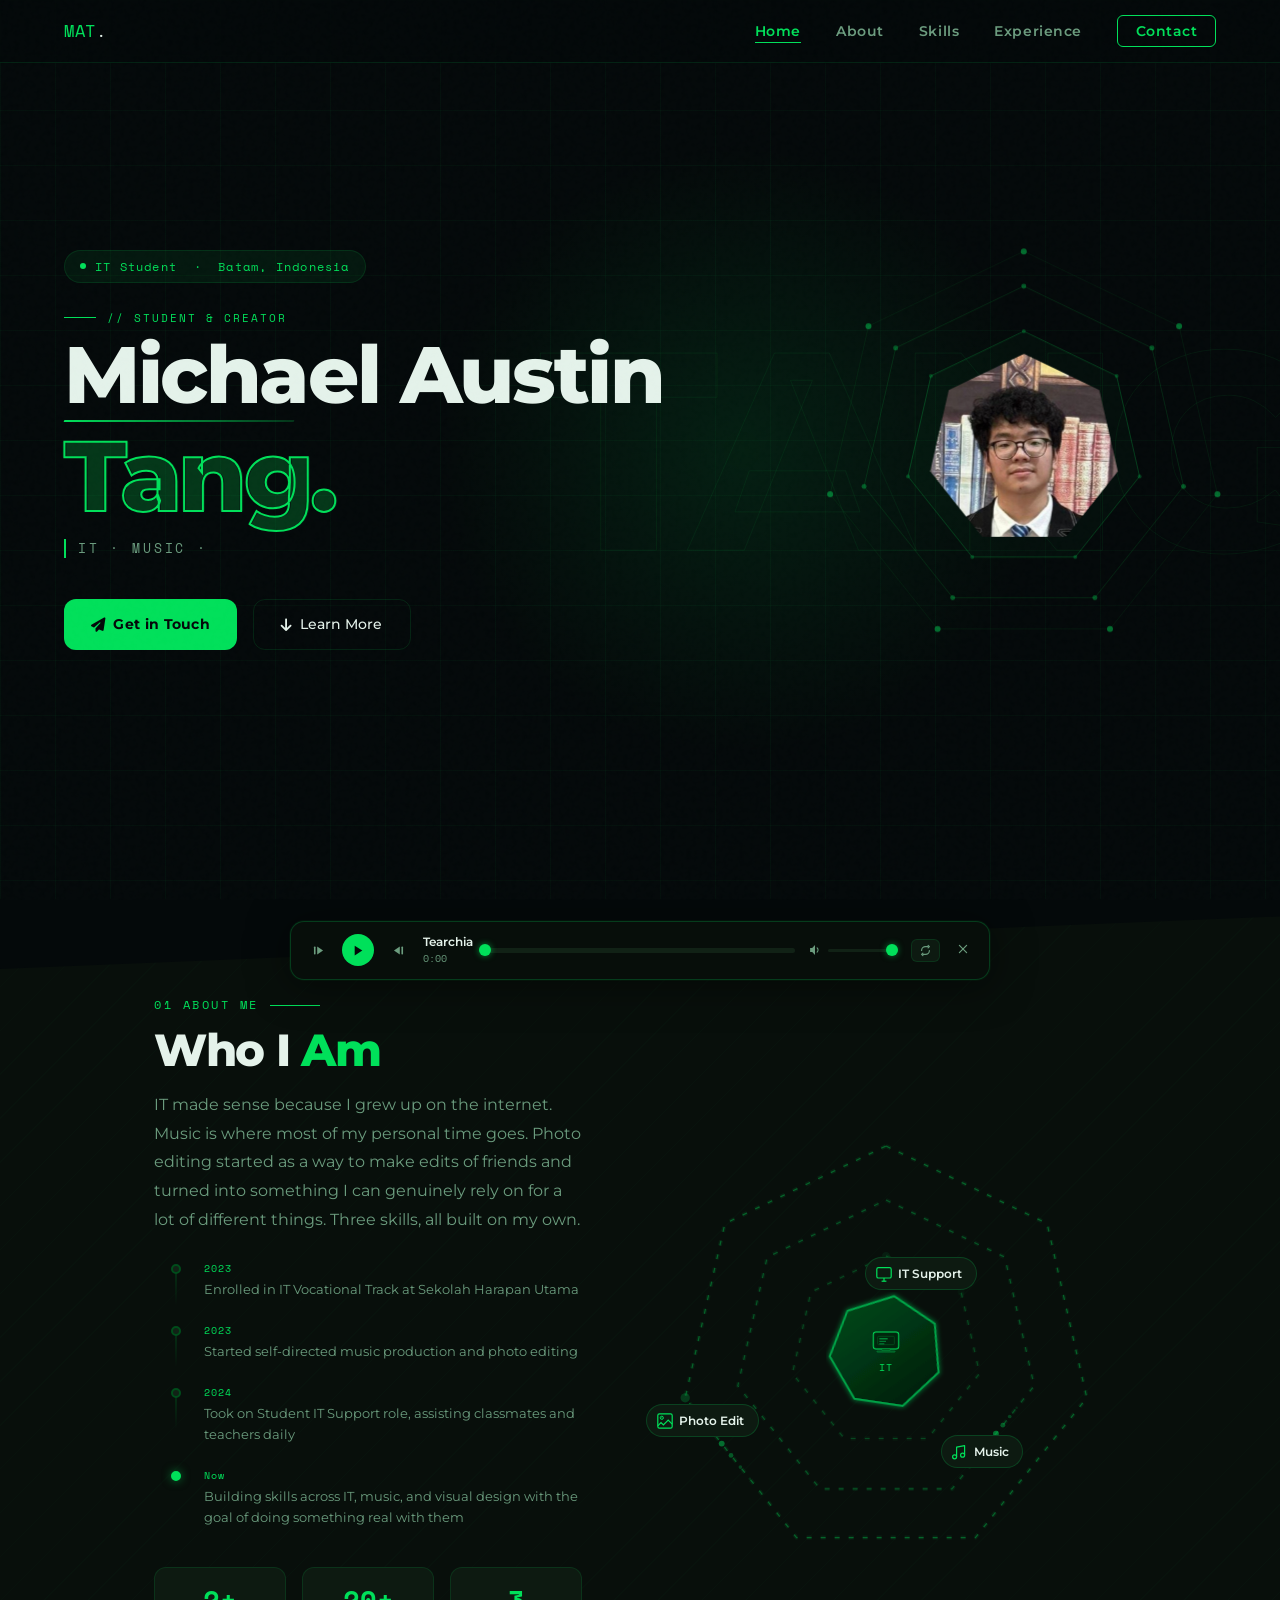
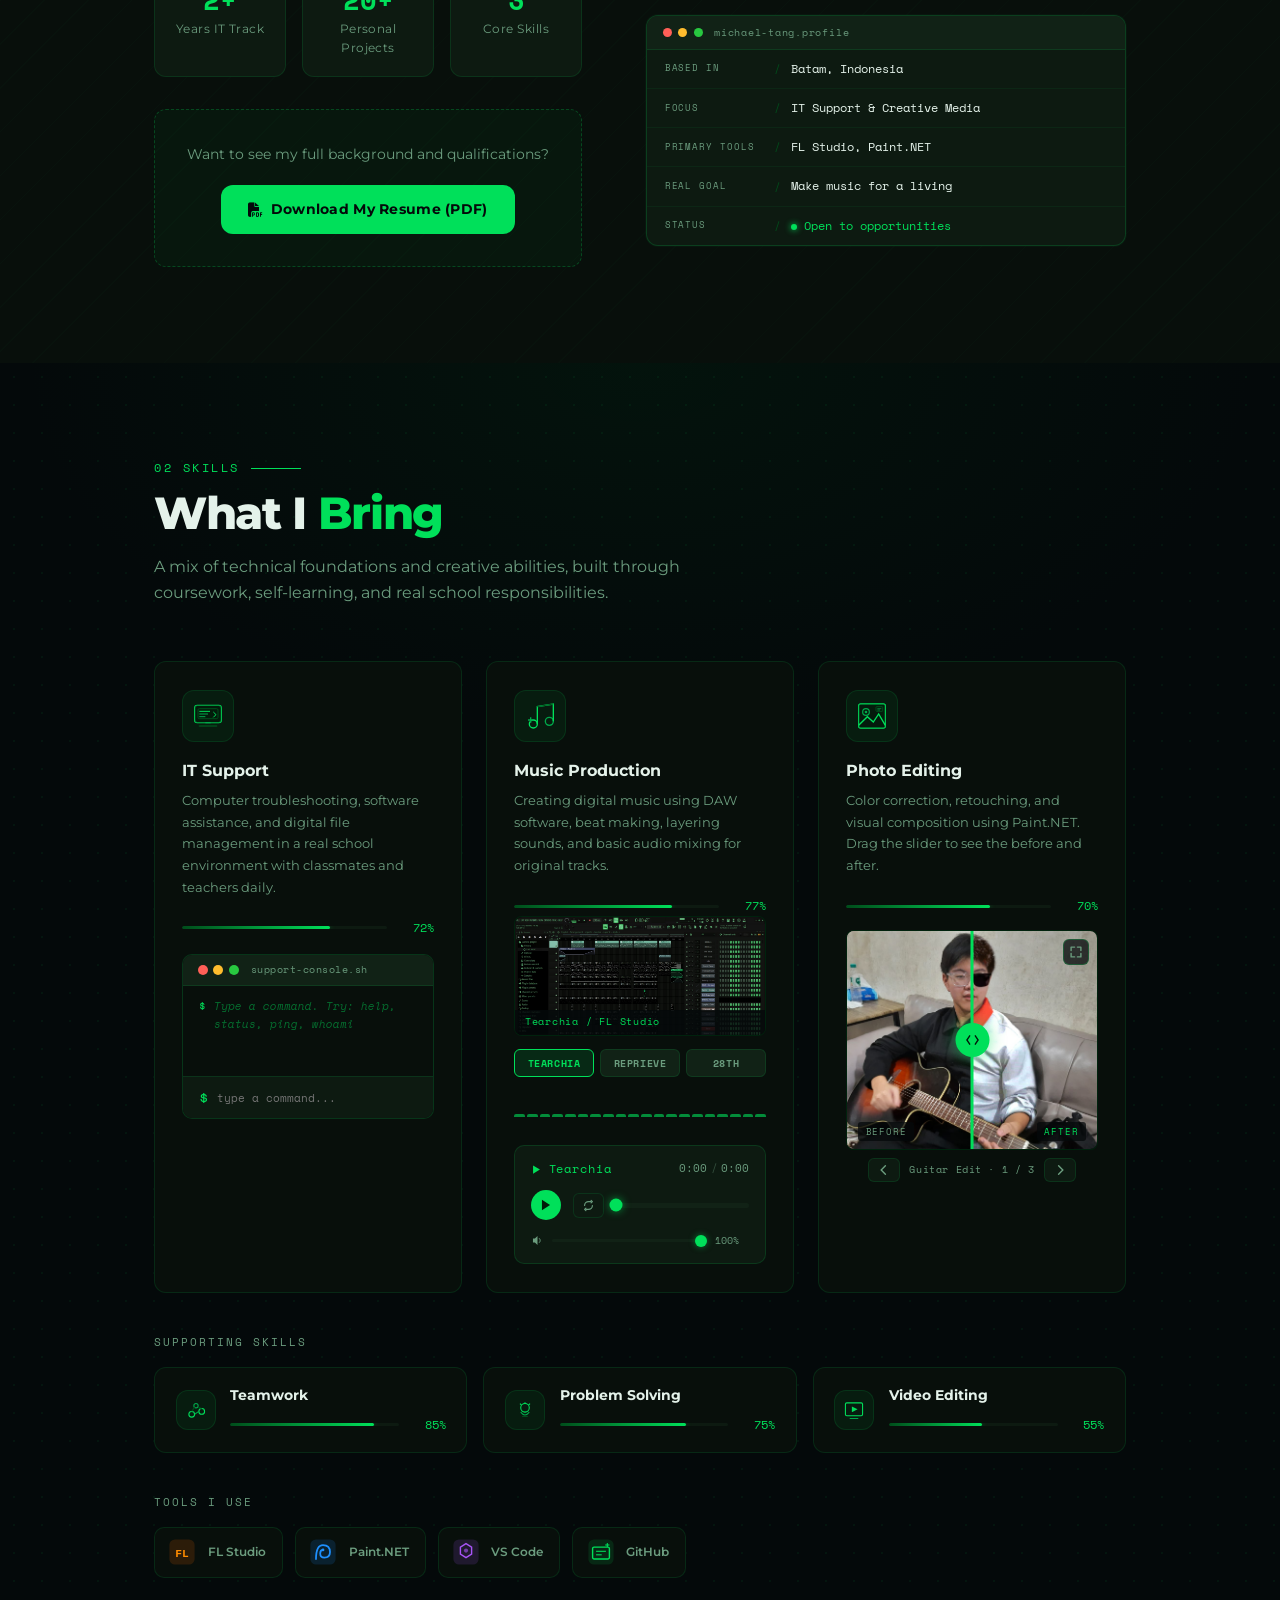
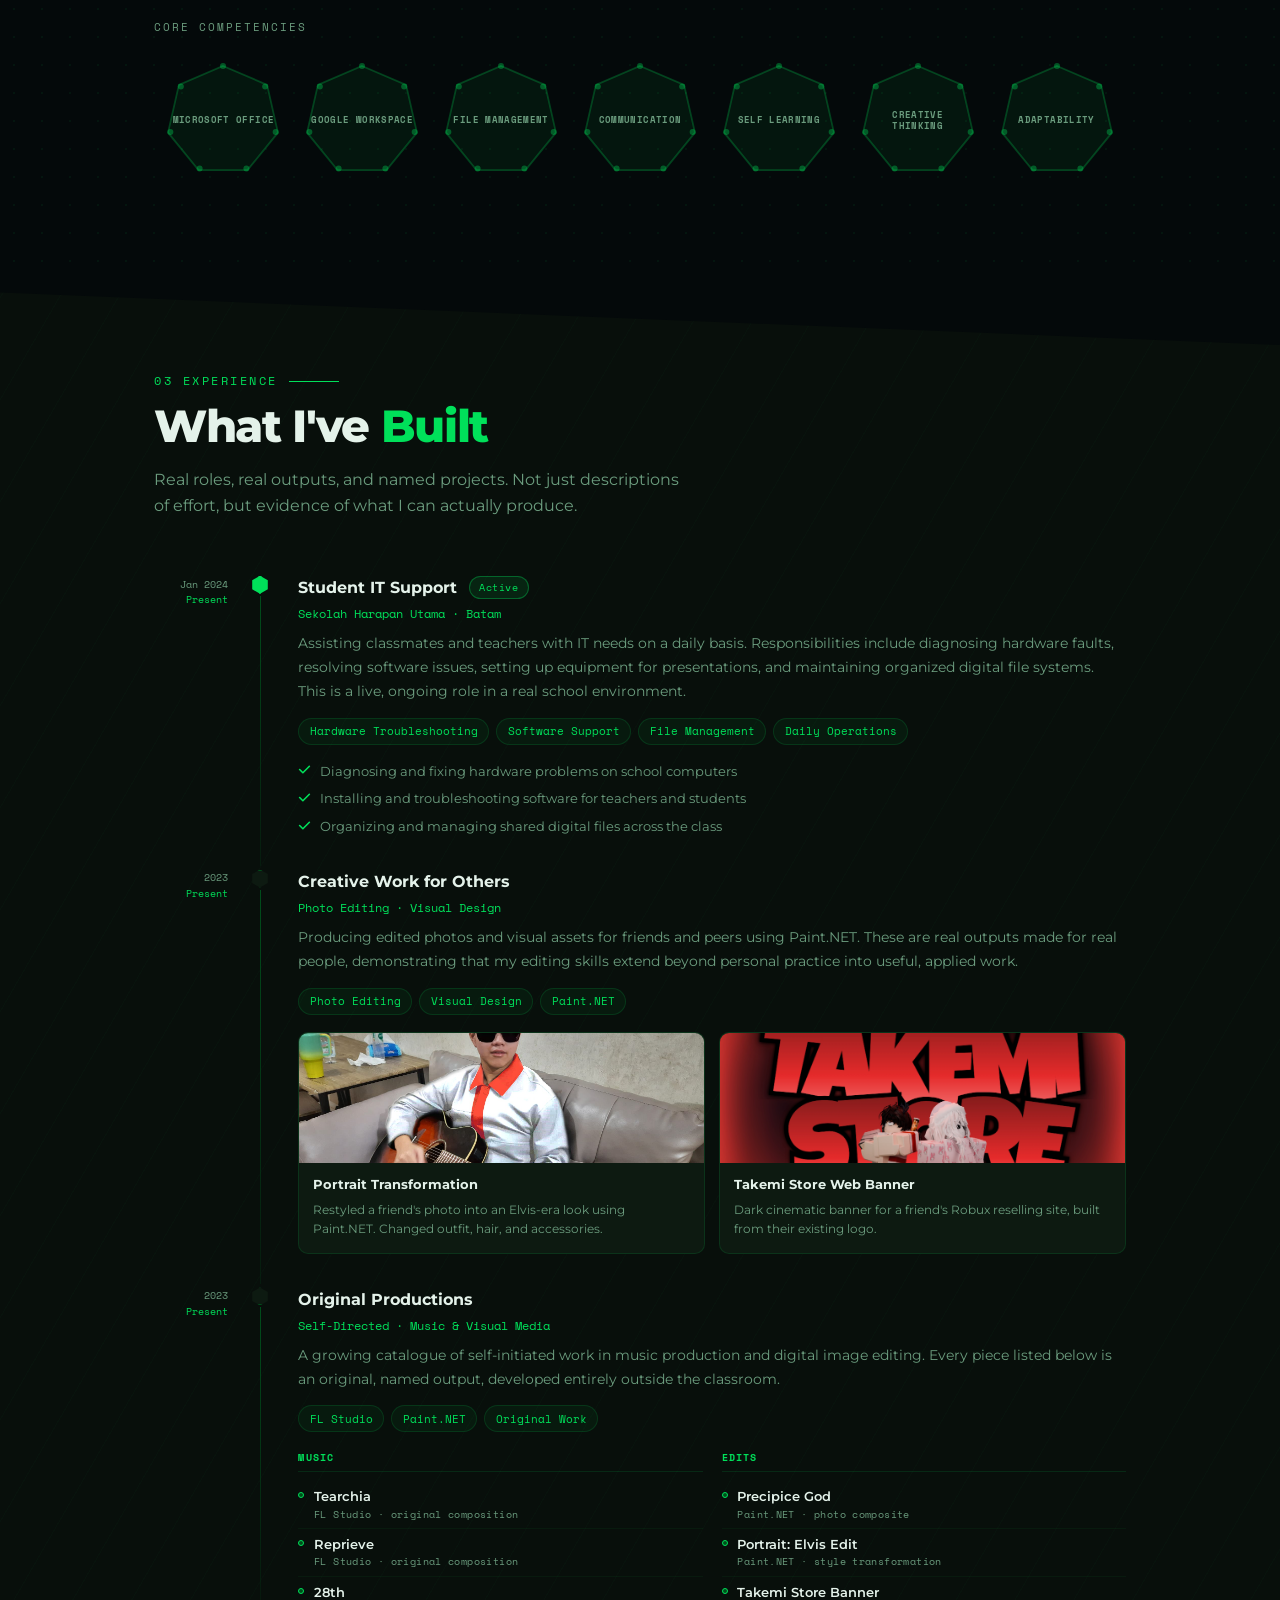
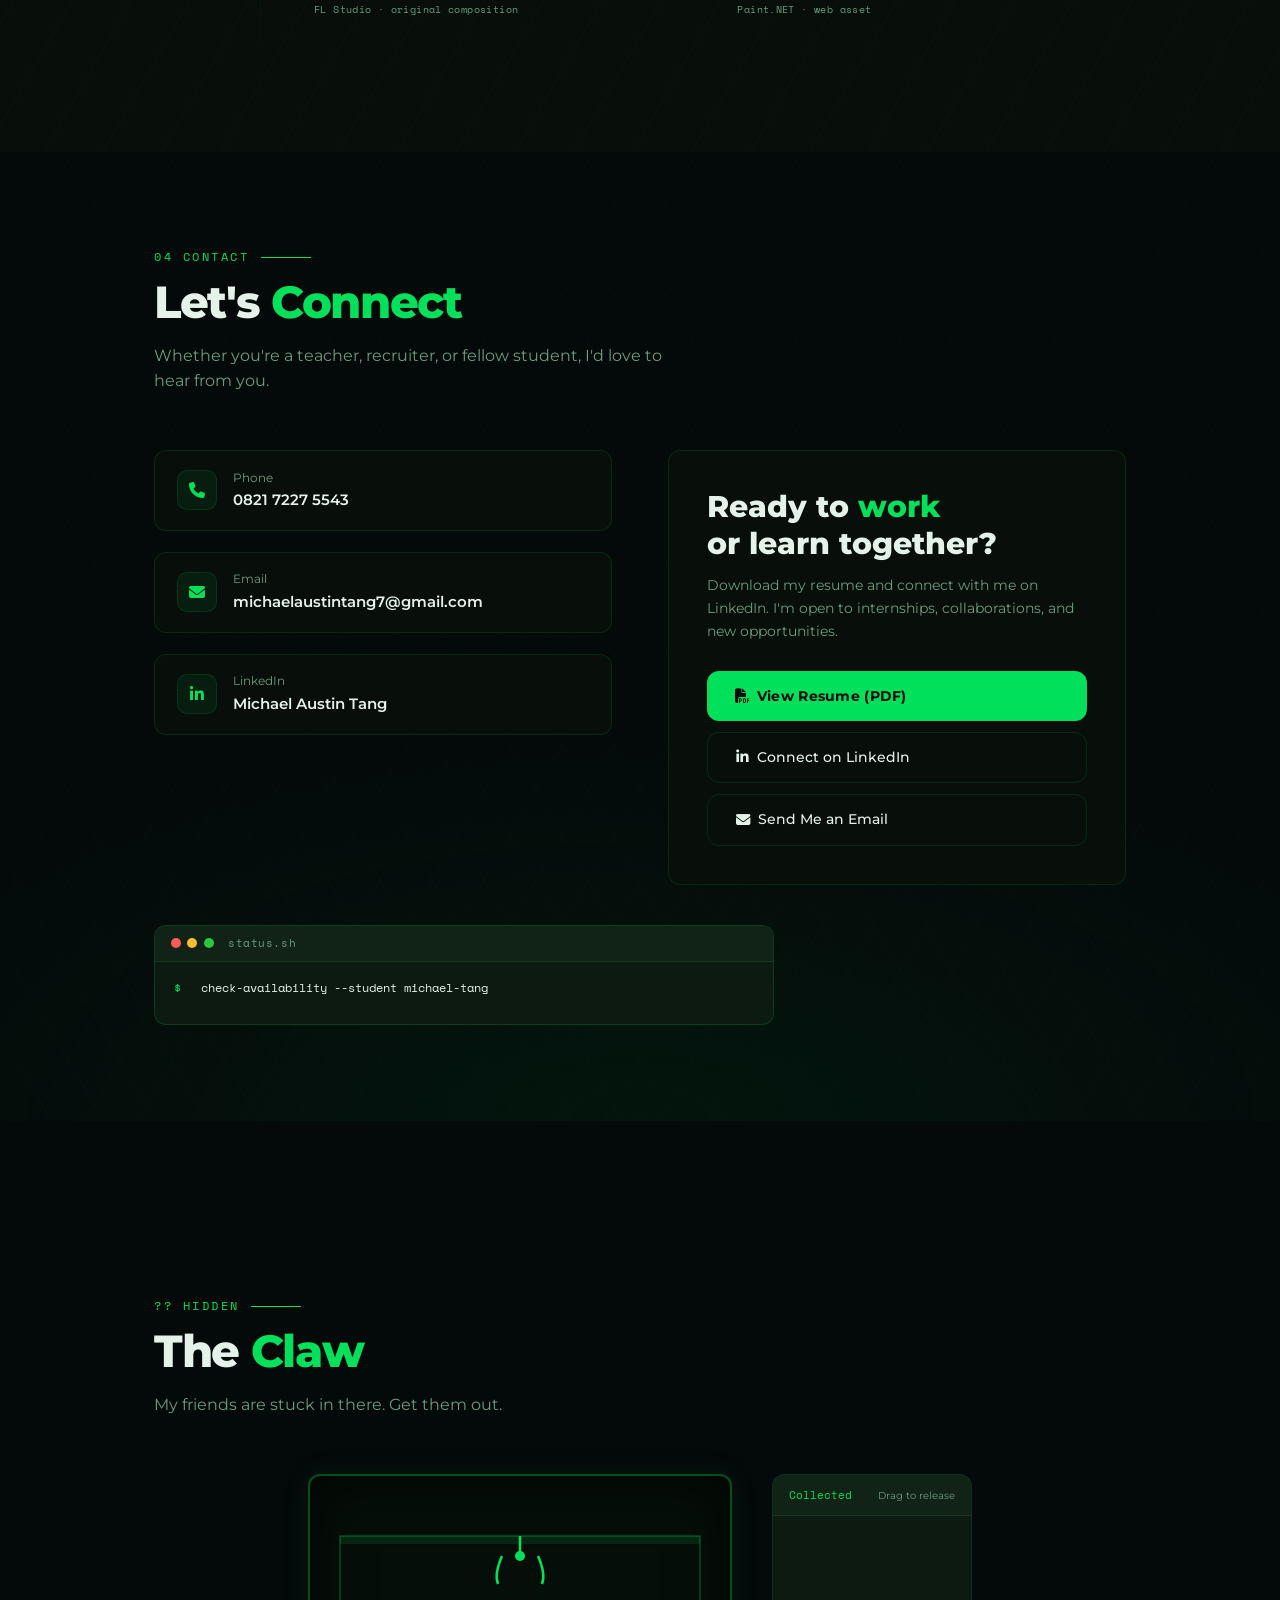
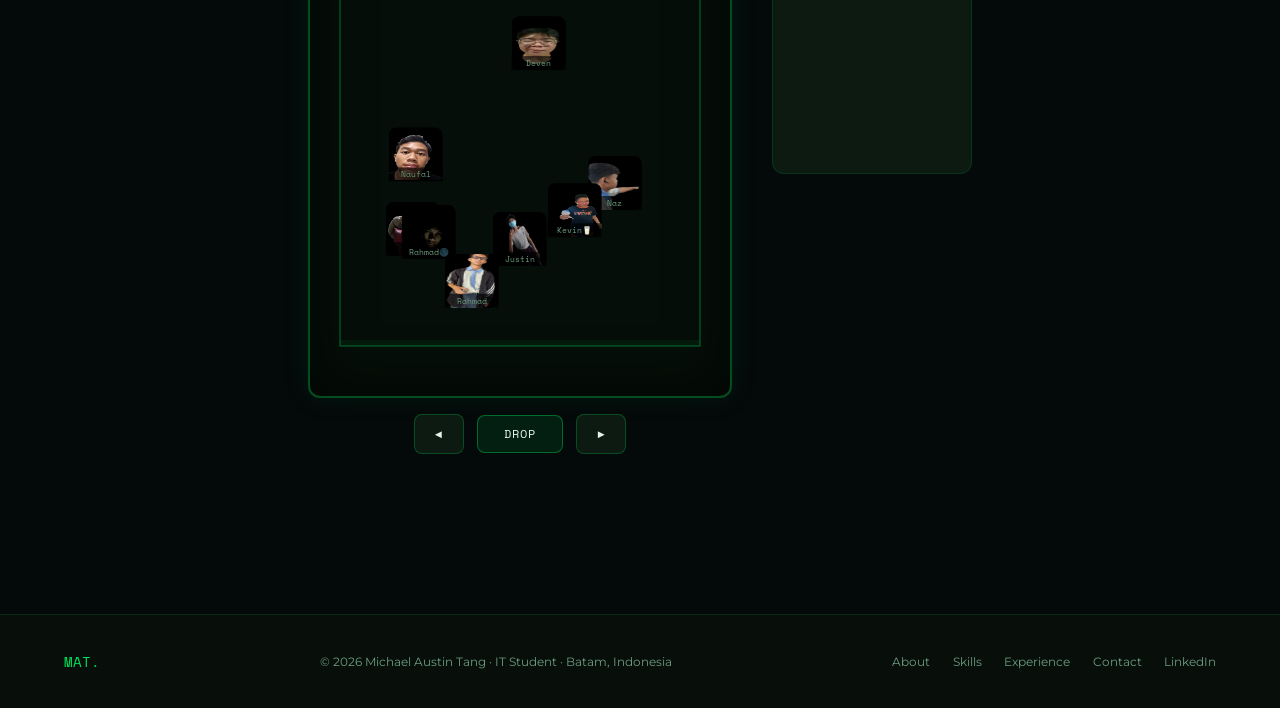
==== commit ade2c3c8: "Add files via upload" ====
--- a/index.html
+++ b/index.html
@@ -891,6 +891,36 @@
     </div>
   </section>
 
+
+  <!-- CLAW MACHINE -->
+  <section id="claw" style="background:var(--black); padding: 5rem 0 4rem;">
+    <div class="section-inner">
+      <div class="section-label">?? Hidden</div>
+      <h2 class="section-title reveal">The <em>Claw</em></h2>
+      <p class="section-desc reveal reveal-delay-1">My friends are stuck in there. Get them out.</p>
+      <div class="claw-layout">
+        <!-- Machine -->
+        <div class="claw-machine-wrap">
+          <canvas id="clawCanvas" width="420" height="520"></canvas>
+          <div class="claw-controls">
+            <button class="claw-btn" id="clawLeft">&#9664;</button>
+            <button class="claw-btn claw-btn-drop" id="clawDrop">DROP</button>
+            <button class="claw-btn" id="clawRight">&#9654;</button>
+          </div>
+        </div>
+        <!-- Inventory -->
+        <div class="claw-inventory" id="clawInventory">
+          <div class="inv-header">
+            <span class="inv-title">Collected</span>
+            <span class="inv-sub">Drag to release</span>
+          </div>
+          <div class="inv-slots" id="invSlots"></div>
+        </div>
+      </div>
+    </div>
+    <!-- Physics playground overlay -->
+    <div id="physicsOverlay"></div>
+  </section>
   <button class="scroll-top" id="scrollTop" aria-label="Scroll to top">
     <svg viewBox="0 0 24 24" width="20" height="20">
       <polyline points="18 15 12 9 6 15" fill="none" stroke="currentColor" stroke-width="2" stroke-linecap="round" stroke-linejoin="round"/>
--- a/css/style.css
+++ b/css/style.css
@@ -1682,3 +1682,102 @@
   0%, 100% { opacity: 1; }
   50% { opacity: 0.35; }
 }
+
+
+/* ========== CLAW MACHINE ========== */
+.claw-layout {
+  display: flex; gap: 2.5rem; align-items: flex-start;
+  justify-content: center; flex-wrap: wrap; margin-top: 2rem;
+}
+.claw-machine-wrap {
+  display: flex; flex-direction: column; align-items: center; gap: 1rem;
+}
+#clawCanvas {
+  border: 2px solid rgba(0,224,90,0.3);
+  border-radius: 12px;
+  background: #050e08;
+  display: block;
+  box-shadow: 0 0 30px rgba(0,224,90,0.08), inset 0 0 60px rgba(0,0,0,0.6);
+}
+.claw-controls {
+  display: flex; gap: 0.8rem; align-items: center;
+}
+.claw-btn {
+  background: var(--surface2); border: 1px solid rgba(0,224,90,0.25);
+  color: var(--white); border-radius: 8px;
+  padding: 0.6rem 1.2rem; font-size: 1rem; cursor: pointer;
+  transition: var(--tr); font-family: inherit;
+}
+.claw-btn:hover { border-color: var(--green); color: var(--green); background: rgba(0,224,90,0.07); }
+.claw-btn:active { transform: scale(0.95); }
+.claw-btn-drop {
+  font-family: "Space Mono", monospace; font-size: 0.75rem;
+  letter-spacing: 0.1em; padding: 0.6rem 1.6rem;
+  background: rgba(0,224,90,0.1); border-color: rgba(0,224,90,0.4);
+}
+.claw-btn-drop:hover { background: rgba(0,224,90,0.2); }
+.claw-btn-drop:disabled { opacity: 0.4; cursor: not-allowed; transform: none; }
+
+/* Inventory */
+.claw-inventory {
+  width: 200px; min-height: 300px;
+  background: var(--surface2); border: 1px solid var(--border);
+  border-radius: 12px; overflow: hidden;
+  display: flex; flex-direction: column;
+}
+.inv-header {
+  background: var(--surface3); border-bottom: 1px solid var(--border);
+  padding: 0.7rem 1rem; display: flex; justify-content: space-between; align-items: baseline;
+}
+.inv-title { font-family: "Space Mono", monospace; font-size: 0.7rem; color: var(--green); }
+.inv-sub { font-size: 0.6rem; color: var(--muted); }
+.inv-slots {
+  padding: 0.7rem; display: grid; grid-template-columns: 1fr 1fr;
+  gap: 0.5rem; flex: 1;
+}
+.inv-slot {
+  aspect-ratio: 1; border: 1px dashed rgba(0,224,90,0.15);
+  border-radius: 8px; overflow: hidden; cursor: grab;
+  transition: border-color var(--tr), transform var(--tr);
+  position: relative; background: #050e08;
+}
+.inv-slot:hover { border-color: rgba(0,224,90,0.4); transform: scale(1.04); }
+.inv-slot img { width: 100%; height: 100%; object-fit: cover; object-position: center top; pointer-events: none; }
+.inv-slot .inv-name {
+  position: absolute; bottom: 0; left: 0; right: 0;
+  font-size: 0.5rem; font-family: "Space Mono", monospace;
+  background: rgba(0,0,0,0.7); color: var(--muted);
+  padding: 0.15rem 0.3rem; text-align: center;
+  white-space: nowrap; overflow: hidden; text-overflow: ellipsis;
+}
+
+/* Physics overlay (full screen bouncing zone) */
+#physicsOverlay {
+  position: fixed; inset: 0; pointer-events: none; z-index: 9500;
+  overflow: hidden;
+}
+.phys-obj {
+  position: absolute; cursor: grab; pointer-events: all;
+  user-select: none; border-radius: 8px; overflow: hidden;
+  box-shadow: 0 4px 20px rgba(0,0,0,0.5);
+  transition: box-shadow 0.1s;
+}
+.phys-obj img { width: 100%; height: 100%; object-fit: cover; display: block; pointer-events: none; }
+.phys-obj.trail-active::after {
+  content: ""; position: absolute; inset: 0;
+  background: rgba(0,224,90,0.15); pointer-events: none;
+}
+
+/* Inventory drop zone highlight */
+.claw-inventory.inv-drop-hover {
+  border-color: var(--green);
+  background: rgba(0,224,90,0.06);
+  box-shadow: 0 0 0 2px rgba(0,224,90,0.2);
+}
+.claw-inventory.inv-drop-hover .inv-header {
+  background: rgba(0,224,90,0.1);
+}
+.claw-inventory.inv-drop-hover .inv-title::after {
+  content: " — drop here";
+  color: var(--muted);
+}
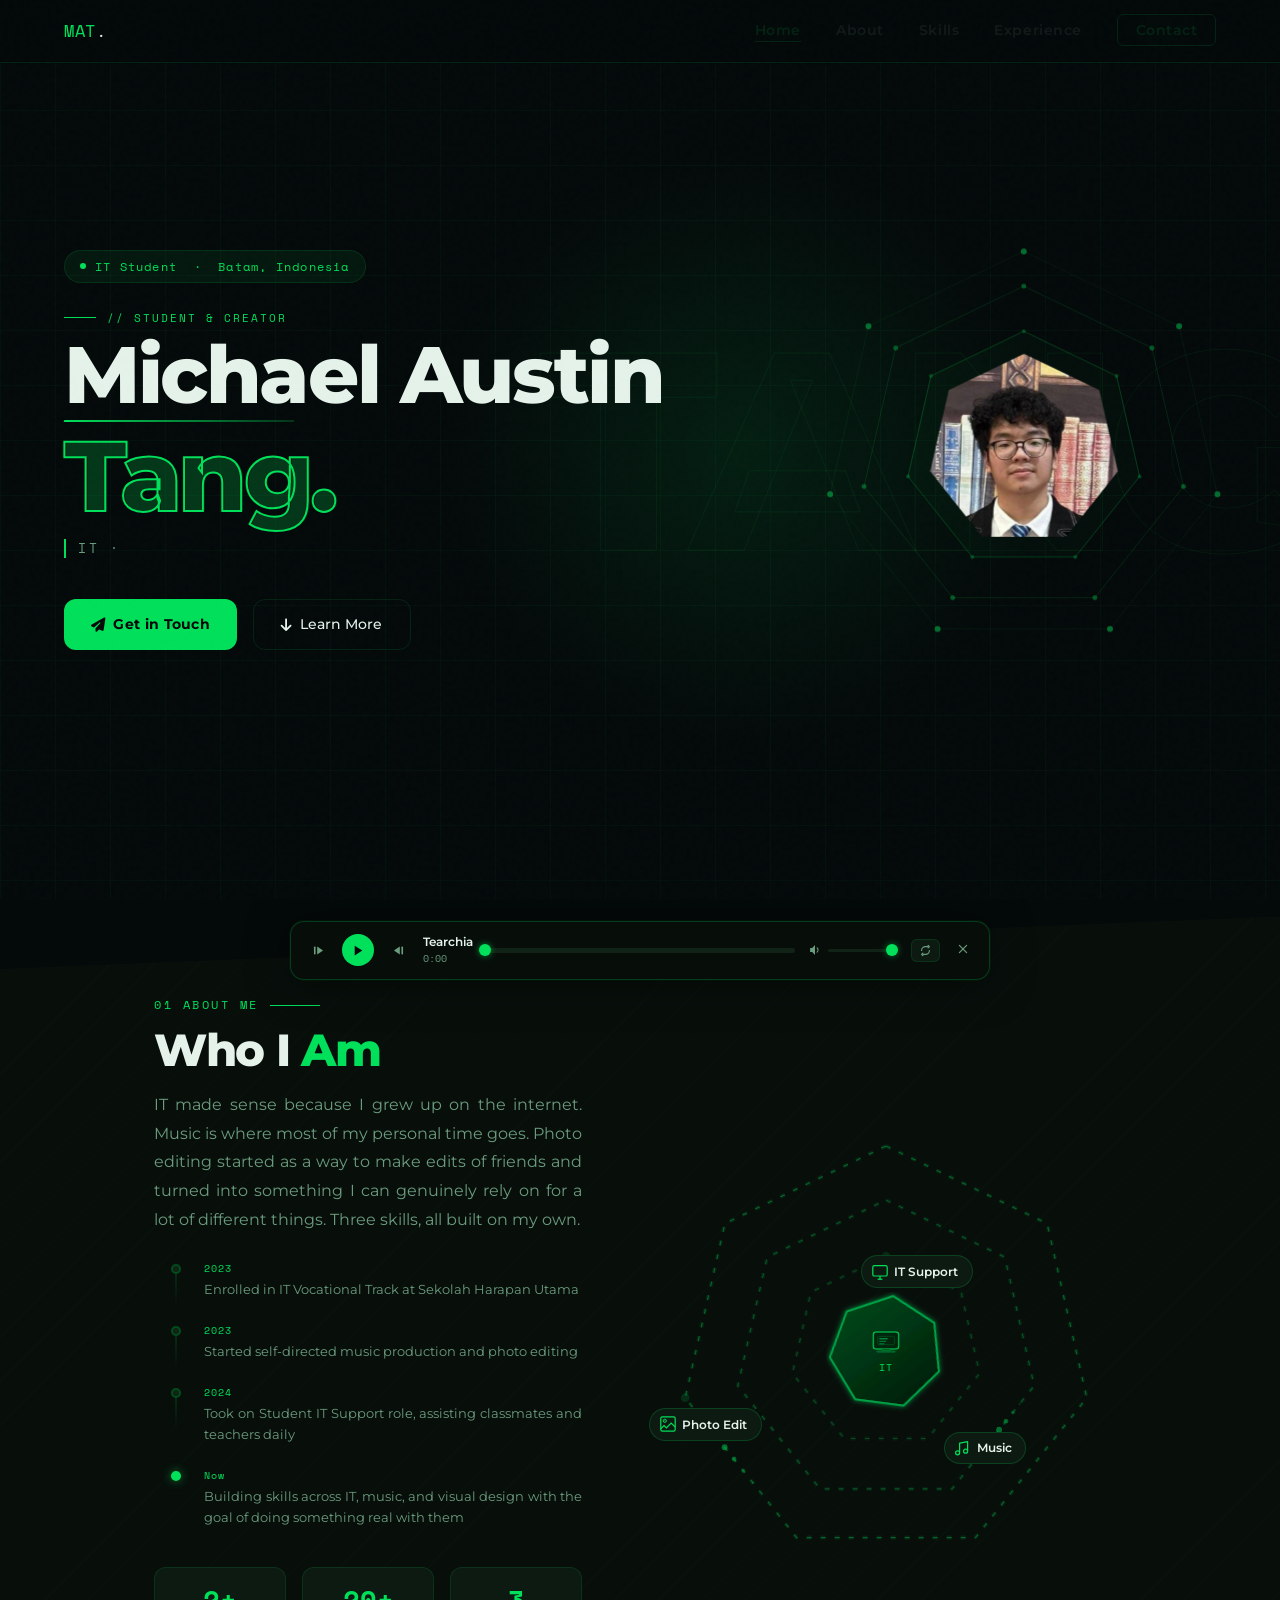
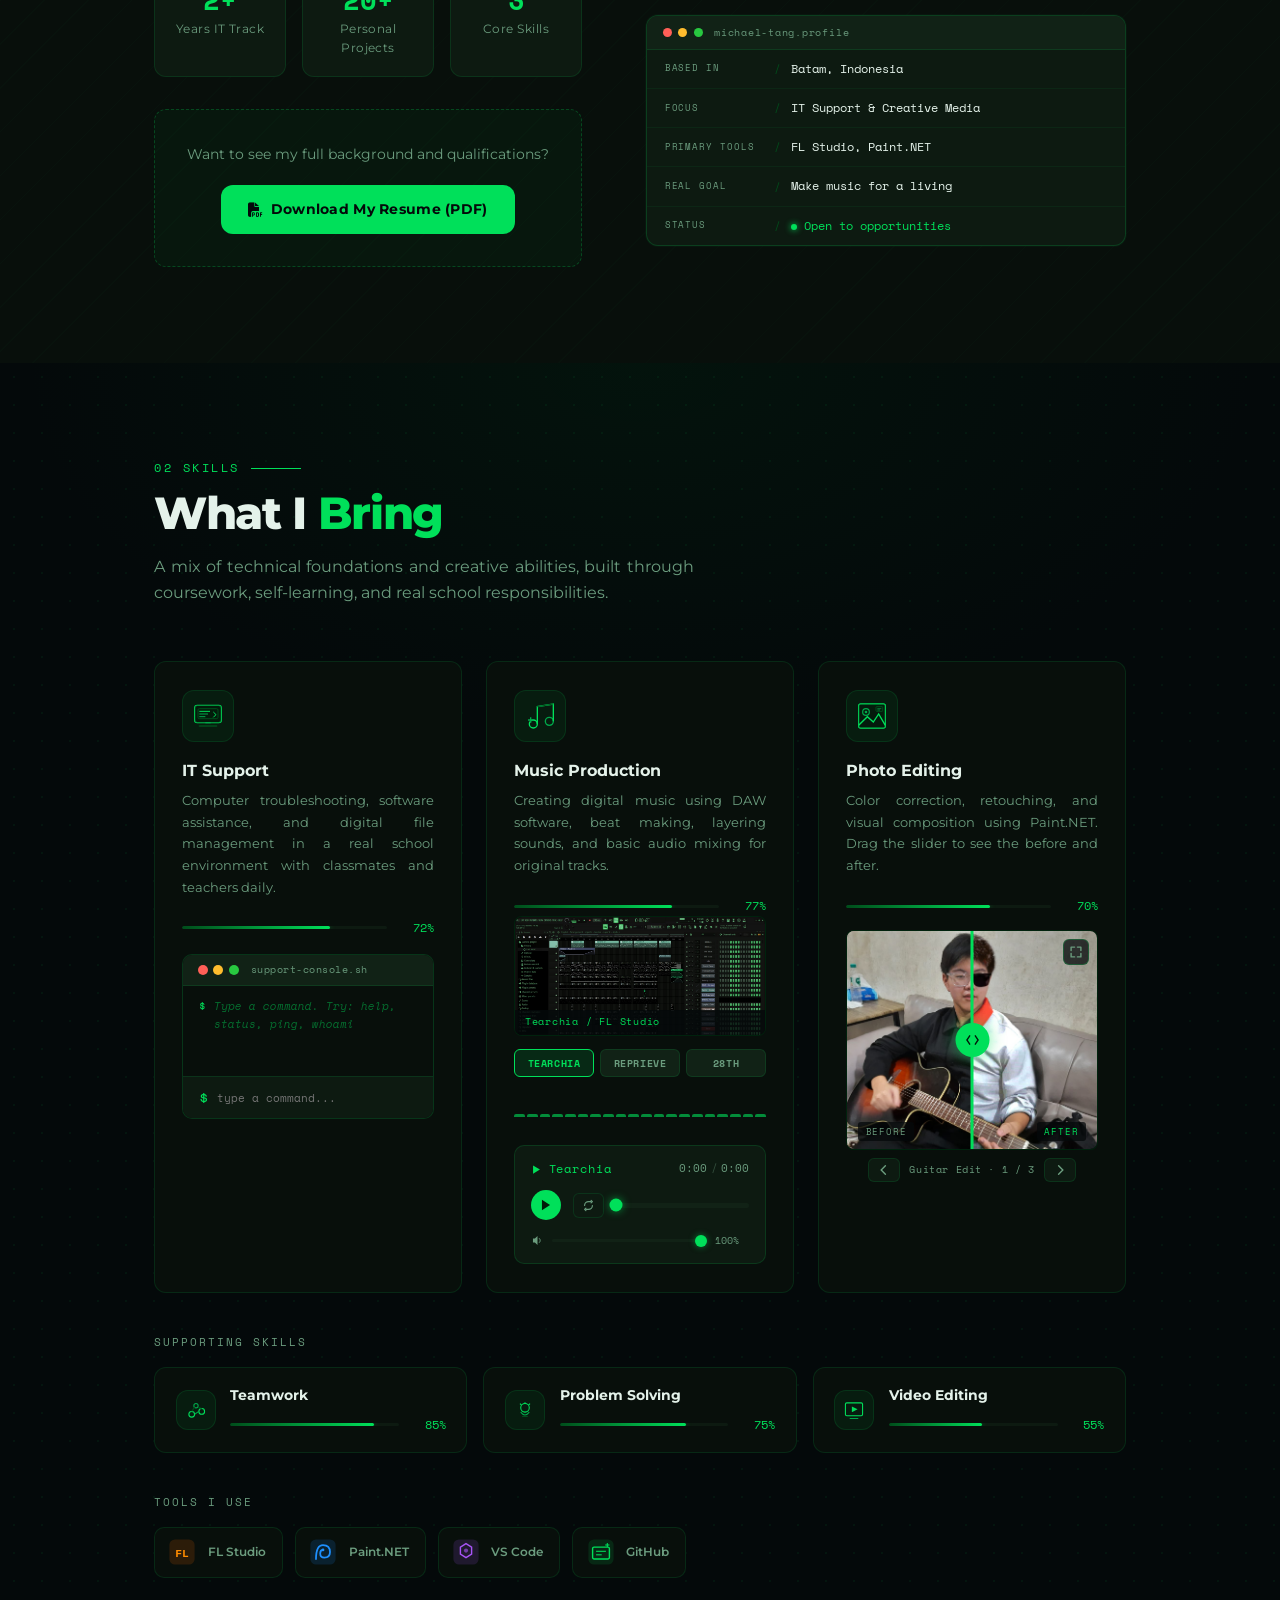
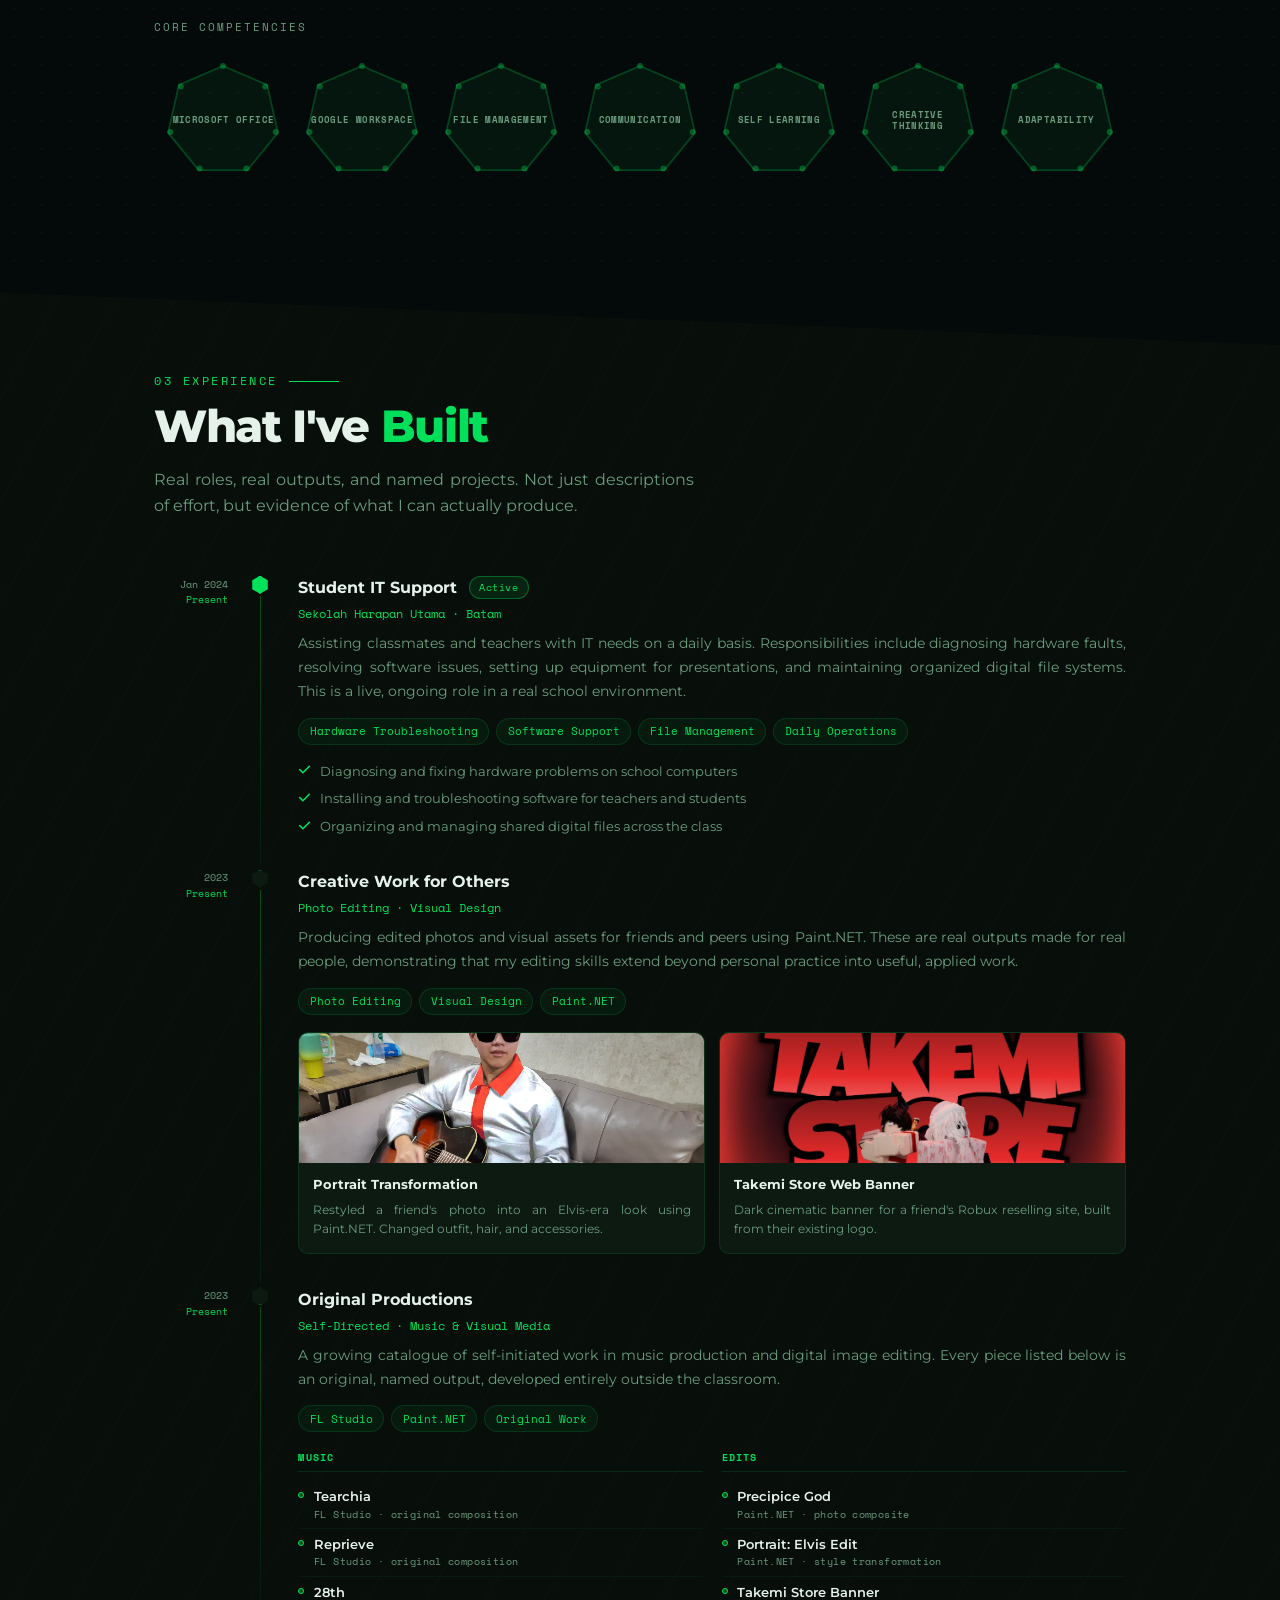
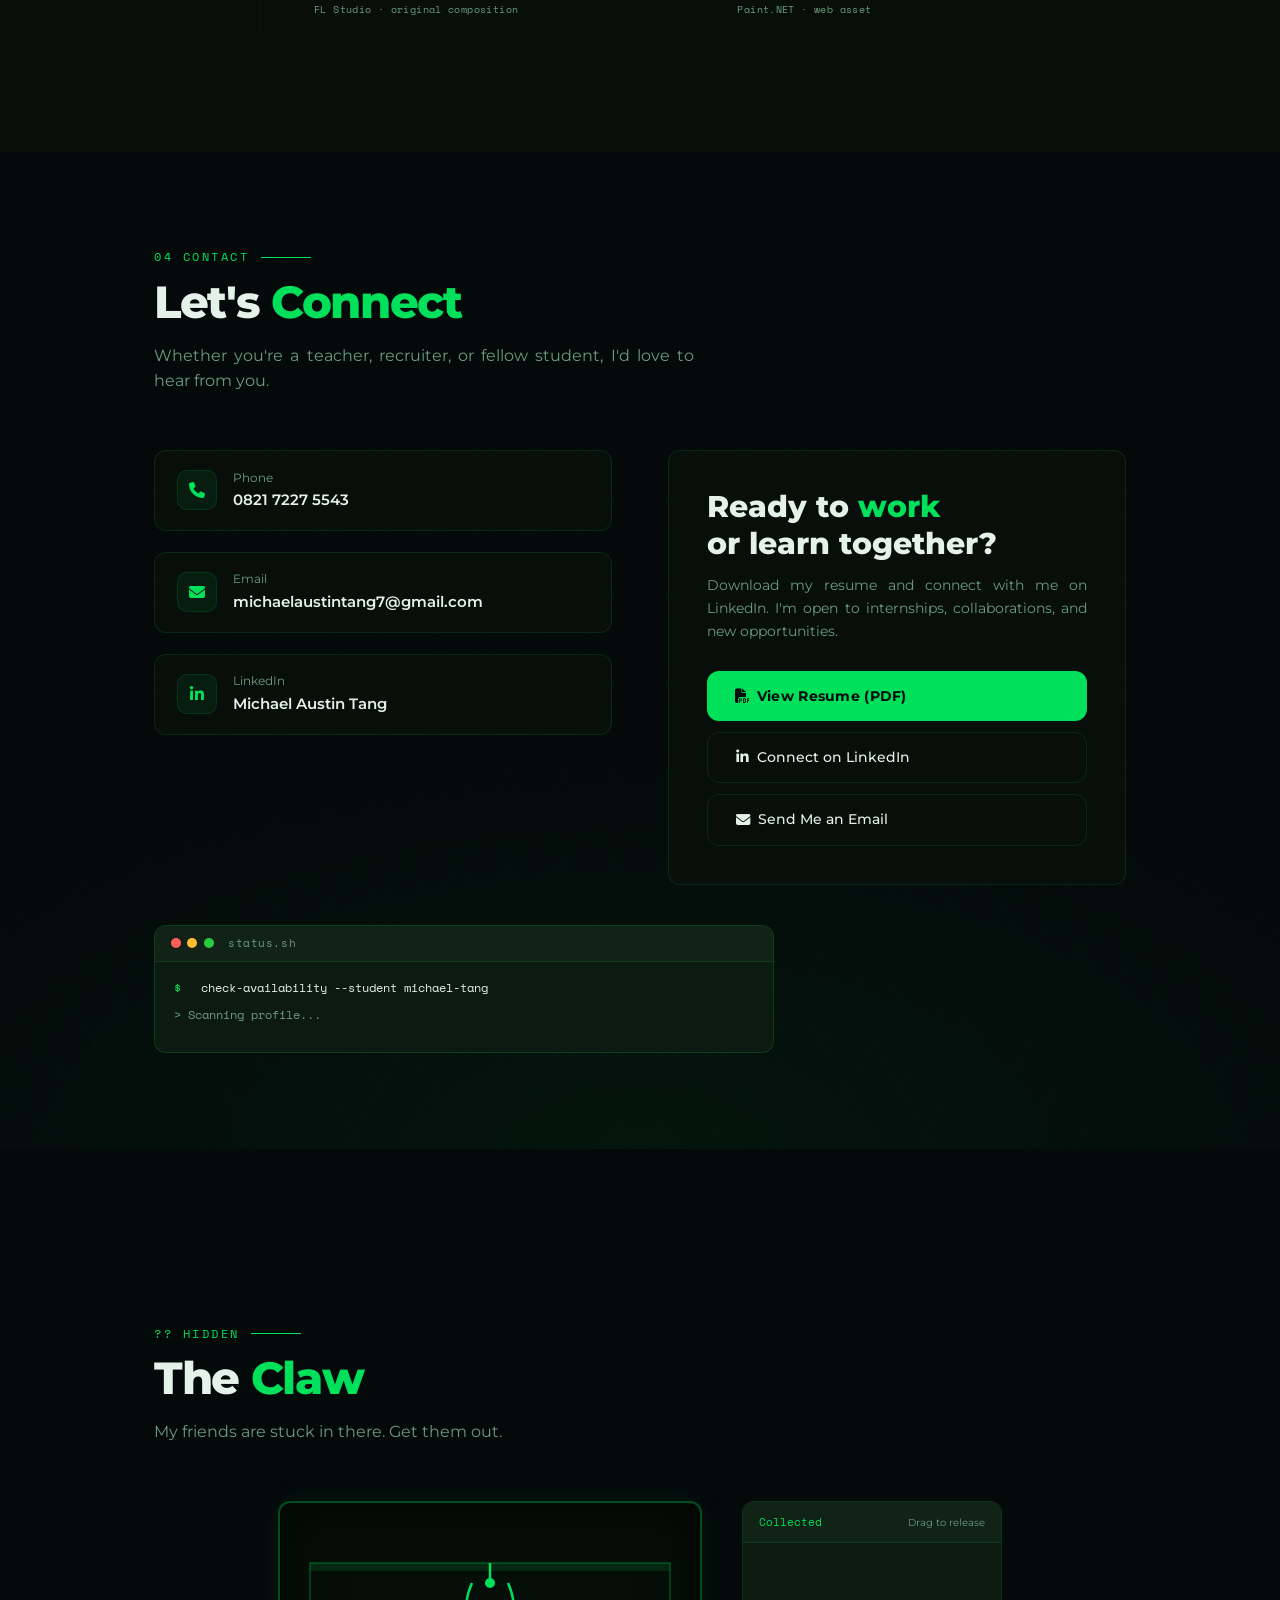
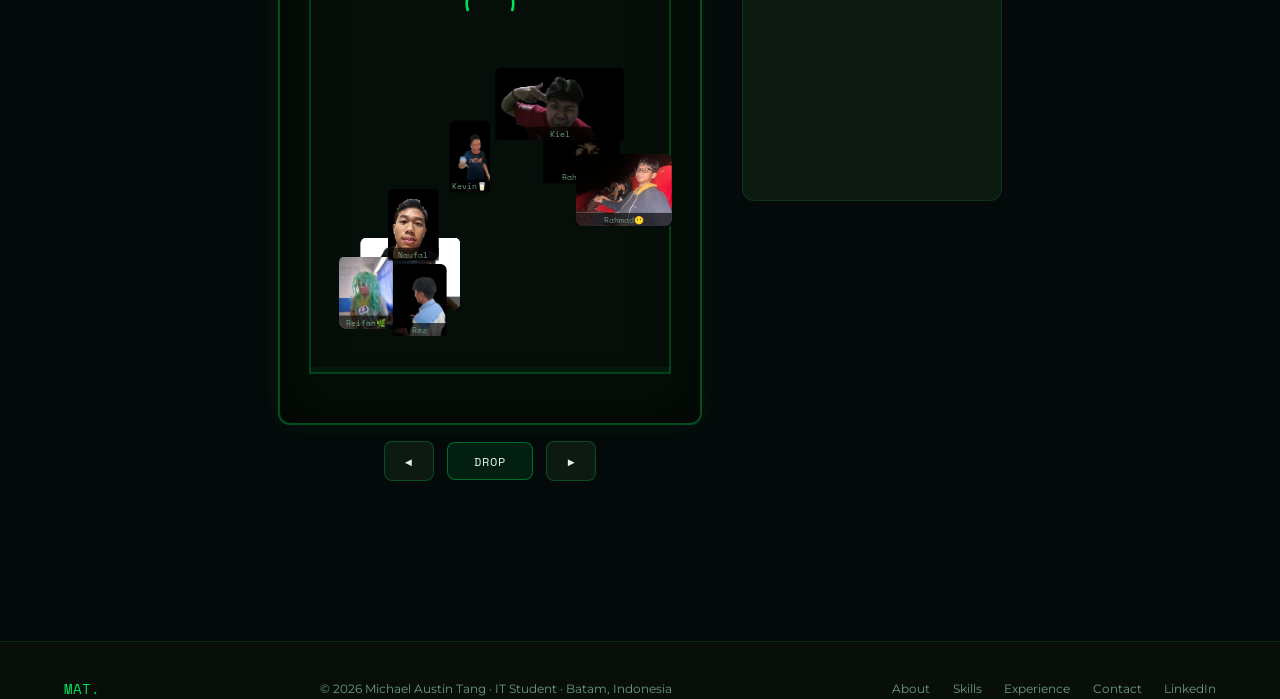
==== commit 6d34d34d: "Website" ====
--- a/index.html
+++ b/index.html
@@ -2,7 +2,7 @@
 <html lang="en">
 <head>
   <meta charset="UTF-8" />
-  <meta name="viewport" content="width=device-width, initial-scale=1.0" />
+  <meta name="viewport" content="width=device-width, initial-scale=1.0, viewport-fit=cover" />
   <title>Michael Austin Tang | IT Student</title>
   <meta name="description" content="Portfolio of Michael Austin Tang, IT vocational student with skills in music production, photo editing, and technology." />
   <link rel="icon" type="image/svg+xml" href="assets/favicon.svg" />
@@ -62,17 +62,17 @@
   <!-- NAV -->
   <nav>
     <a href="#home" class="nav-logo">MAT<span>.</span><span class="nav-eq" id="navEq" aria-hidden="true"><span></span><span></span><span></span><span></span></span></a>
-    <ul class="nav-links">
-      <li><a href="#home" class="active">Home</a></li>
-      <li><a href="#about">About</a></li>
-      <li><a href="#skills">Skills</a></li>
-      <li><a href="#projects">Experience</a></li>
-      <li><a href="#contact" class="nav-cta">Contact</a></li>
-    </ul>
     <button class="hamburger" aria-label="Menu">
       <span></span><span></span><span></span>
     </button>
   </nav>
+  <ul class="nav-links">
+    <li><a href="#home" class="active">Home</a></li>
+    <li><a href="#about">About</a></li>
+    <li><a href="#skills">Skills</a></li>
+    <li><a href="#projects">Experience</a></li>
+    <li><a href="#contact" class="nav-cta">Contact</a></li>
+  </ul>
 
   <!-- HERO -->
   <section id="home">
@@ -919,7 +919,6 @@
       </div>
     </div>
     <!-- Physics playground overlay -->
-    <div id="physicsOverlay"></div>
   </section>
   <button class="scroll-top" id="scrollTop" aria-label="Scroll to top">
     <svg viewBox="0 0 24 24" width="20" height="20">
@@ -972,6 +971,22 @@
     </div>
   </div>
 
+  <!-- Mobile canvas resize: must run BEFORE main.js reads canvas.width -->
+  <script>
+    (function() {
+      const canvas = document.getElementById('clawCanvas');
+      if (!canvas) return;
+      // 90vw max, capped at 420px
+      const maxW = Math.min(420, Math.round(window.innerWidth * 0.90));
+      if (maxW < 420) {
+        const ratio = maxW / 420;
+        canvas.width  = maxW;
+        canvas.height = Math.round(520 * ratio);
+        canvas.style.width  = maxW + 'px';
+        canvas.style.height = Math.round(520 * ratio) + 'px';
+      }
+    })();
+  </script>
   <script src="js/main.js"></script>
   <script>
     window.addEventListener('load', () => {
@@ -1205,5 +1220,6 @@
       mpObs.observe(audioPlayerEl);
     }
   </script>
+  <div id="physicsOverlay"></div>
 </body>
 </html>
--- a/css/style.css
+++ b/css/style.css
@@ -20,7 +20,7 @@
 }
 
 *, *::before, *::after { box-sizing: border-box; margin: 0; padding: 0; }
-html { scroll-behavior: smooth; }
+html { scroll-behavior: smooth; overflow-x: hidden; }
 
 body {
   font-family: 'Montserrat', sans-serif;
@@ -148,7 +148,7 @@
 
 /* ─── NAV ─── */
 nav {
-  position: fixed; top: 0; left: 0; right: 0; z-index: 1000;
+  position: fixed; top: 0; left: 0; right: 0; z-index: 9700;
   display: flex; align-items: center; justify-content: space-between;
   padding: 1.1rem 5%;
   background: rgba(4,9,10,0.88); backdrop-filter: blur(18px);
@@ -159,7 +159,13 @@
   color: var(--green); text-decoration: none; letter-spacing: 0.04em;
 }
 .nav-logo span { color: var(--white); }
-.nav-links { display: flex; gap: 2.2rem; list-style: none; }
+.nav-links {
+  display: flex; gap: 2.2rem; list-style: none;
+  /* Desktop: float it into the nav bar position */
+  position: fixed; top: 0; right: 5%; height: 60px;
+  align-items: center;
+  z-index: 9695; /* above nav bg (9700) but close */
+}
 .nav-links a {
   color: var(--muted); text-decoration: none; font-size: 0.85rem;
   font-weight: 600; letter-spacing: 0.04em; transition: color var(--tr); position: relative;
@@ -179,11 +185,13 @@
 .nav-cta::after { display: none !important; }
 .hamburger {
   display: none; flex-direction: column; gap: 5px;
-  cursor: pointer; background: none; border: none; padding: 4px; z-index: 1001;
+  cursor: pointer; background: none; border: none; padding: 4px; z-index: 9710;
 }
 .hamburger span {
   display: block; width: 24px; height: 2px;
-  background: var(--green); border-radius: 2px; transition: var(--tr);
+  background: var(--green); border-radius: 2px;
+  transition: transform 0.3s ease, opacity 0.3s ease;
+  transform-origin: center;
 }
 
 /* ─── SHARED SECTION ─── */
@@ -426,6 +434,7 @@
   background: var(--black); clip-path: polygon(0 0, 100% 0, 100% 25%, 0 100%);
 }
 .about-grid { display: grid; grid-template-columns: 1fr 1fr; gap: 4rem; align-items: center; }
+.about-text { min-width: 0; }
 .about-text p { color: var(--muted); margin-bottom: 1.2rem; font-size: 1rem; line-height: 1.8; }
 .about-text p strong { color: var(--white); }
 .about-stats { display: grid; grid-template-columns: repeat(3,1fr); gap: 1rem; margin-top: 2.5rem; }
@@ -447,7 +456,7 @@
 
 /* ─── SOLAR SYSTEM ─── */
 .about-visual { position: relative; min-height: 480px; display: flex; flex-direction: column; align-items: center; justify-content: flex-start; gap: 1.4rem; }
-.solar-system { position: relative; width: 480px; height: 480px; }
+.solar-system { position: relative; width: 480px; height: 480px; max-width: 100%; }
 .solar-center {
   width: 120px; height: 120px; position: absolute;
   top: 50%; left: 50%; transform: translate(-50%, -50%); z-index: 10;
@@ -804,7 +813,7 @@
 footer {
   background: var(--surface); border-top: 1px solid var(--border); padding: 2.2rem 5%;
   display: flex; align-items: center; justify-content: space-between;
-  flex-wrap: wrap; gap: 1rem; position: relative; z-index: 1;
+  flex-wrap: wrap; gap: 1rem; position: relative; z-index: 9600;
 }
 .footer-logo { font-family: 'Space Mono', monospace; font-size: 0.9rem; color: var(--green); text-decoration: none; }
 .footer-text { font-size: 0.78rem; color: var(--muted); }
@@ -850,12 +859,34 @@
 @media (max-width: 768px) {
   nav { padding: 1rem 5%; }
   .nav-links {
-    display: none; flex-direction: column; gap: 1.2rem;
-    position: fixed; inset: 0; background: rgba(4,9,10,0.98);
-    align-items: center; justify-content: center; z-index: 999; font-size: 1.3rem;
-  }
-  .nav-links.open { display: flex; }
-  .hamburger { display: flex; }
+    /* Full override of desktop positioning */
+    position: fixed !important;
+    inset: 0 !important;
+    width: 100% !important;
+    height: 100% !important;
+    right: 0 !important;
+    top: 0 !important;
+    flex-direction: column;
+    gap: 2rem;
+    background: rgba(4,9,10,0.97);
+    align-items: center;
+    justify-content: center;
+    padding-top: 60px; /* clear nav bar */
+    z-index: 9690;
+    font-size: 1.3rem;
+    list-style: none;
+    /* Smooth fade+slide */
+    opacity: 0;
+    pointer-events: none;
+    transform: translateY(-10px);
+    transition: opacity 0.28s ease, transform 0.28s ease;
+  }
+  .nav-links.open {
+    opacity: 1;
+    pointer-events: all;
+    transform: translateY(0);
+  }
+  .hamburger { display: flex; z-index: 9710; }
   .hero-btns { flex-direction: column; align-items: flex-start; }
   .about-stats { grid-template-columns: repeat(2,1fr); }
   .skills-primary { grid-template-columns: 1fr; }
@@ -899,7 +930,7 @@
 
 .tl-left {
   display: flex; align-items: flex-start; justify-content: flex-end;
-  padding-right: 1rem; padding-top: 0.15rem;
+  padding-right: 1rem; padding-top: 0.15rem; min-width: 0;
 }
 
 .tl-year {
@@ -944,7 +975,7 @@
 .tl-line-last { background: linear-gradient(to bottom, var(--green-dark), transparent); }
 
 .tl-card {
-  padding: 0 0 2rem 1.4rem;
+  padding: 0 0 2rem 1.4rem; min-width: 0;
 }
 
 .tl-card-header {
@@ -1440,8 +1471,10 @@
 
 /* Before image inside clip: must stay full container width so it doesn't shrink */
 .ba-before-inner {
-  width: 100vw;        /* large enough to never shrink — JS will keep it anchored */
+  width: 100%;           /* relative to the ba-slider container */
   max-width: none;
+  position: absolute;
+  left: 0; top: 0; height: 100%;
   /* override ba-full-img width:100% */
 }
 
@@ -1692,7 +1725,7 @@
 .claw-machine-wrap {
   display: flex; flex-direction: column; align-items: center; gap: 1rem;
 }
-#clawCanvas {
+#clawCanvas { -webkit-user-drag: none; user-drag: none;
   border: 2px solid rgba(0,224,90,0.3);
   border-radius: 12px;
   background: #050e08;
@@ -1720,7 +1753,7 @@
 
 /* Inventory */
 .claw-inventory {
-  width: 200px; min-height: 300px;
+  width: 260px; min-height: 300px;
   background: var(--surface2); border: 1px solid var(--border);
   border-radius: 12px; overflow: hidden;
   display: flex; flex-direction: column;
@@ -1742,7 +1775,7 @@
   position: relative; background: #050e08;
 }
 .inv-slot:hover { border-color: rgba(0,224,90,0.4); transform: scale(1.04); }
-.inv-slot img { width: 100%; height: 100%; object-fit: cover; object-position: center top; pointer-events: none; }
+.inv-slot img { width: 100%; height: 100%; object-fit: cover; object-position: center top; pointer-events: none; -webkit-user-drag: none; user-drag: none; }
 .inv-slot .inv-name {
   position: absolute; bottom: 0; left: 0; right: 0;
   font-size: 0.5rem; font-family: "Space Mono", monospace;
@@ -1753,8 +1786,8 @@
 
 /* Physics overlay (full screen bouncing zone) */
 #physicsOverlay {
-  position: fixed; inset: 0; pointer-events: none; z-index: 9500;
-  overflow: hidden;
+  position: fixed; inset: 0; pointer-events: none; z-index: 2147483640;
+  overflow: visible;
 }
 .phys-obj {
   position: absolute; cursor: grab; pointer-events: all;
@@ -1762,7 +1795,7 @@
   box-shadow: 0 4px 20px rgba(0,0,0,0.5);
   transition: box-shadow 0.1s;
 }
-.phys-obj img { width: 100%; height: 100%; object-fit: cover; display: block; pointer-events: none; }
+.phys-obj img { width: 100%; height: 100%; object-fit: cover; display: block; pointer-events: none; -webkit-user-drag: none; user-drag: none; -webkit-user-select: none; }
 .phys-obj.trail-active::after {
   content: ""; position: absolute; inset: 0;
   background: rgba(0,224,90,0.15); pointer-events: none;
@@ -1781,3 +1814,293 @@
   content: " — drop here";
   color: var(--muted);
 }
+
+
+/* ═══════════════════════════════════════════════════
+   MOBILE OPTIMIZATION — clean rewrite
+   ═══════════════════════════════════════════════════ */
+
+/* ── Root: prevent ALL horizontal overflow ── */
+html { overflow-x: hidden; }
+
+/* ─────────────────────────────────────────
+   HERO (≤768px)
+───────────────────────────────────────── */
+@media (max-width: 768px) {
+  #home {
+    padding: 5rem 5% 3rem;
+    min-height: 100svh;
+    align-items: flex-start;
+    justify-content: center;
+    flex-direction: column;
+  }
+
+  .hero-content { max-width: 100%; }
+
+  .hero-name-first { font-size: clamp(2.2rem, 11vw, 3.5rem); }
+  .hero-name-last  { font-size: clamp(2.6rem, 13vw, 4.5rem); }
+
+  .hero-sub { font-size: 0.9rem; margin-bottom: 1.8rem; }
+
+  .hero-btns {
+    flex-direction: column;
+    align-items: stretch;
+    gap: 0.75rem;
+  }
+  .hero-btns .btn-primary,
+  .hero-btns .btn-secondary {
+    text-align: center;
+    justify-content: center;
+    padding: 0.9rem 1.4rem;
+  }
+}
+
+/* ─────────────────────────────────────────
+   ABOUT (≤900px  →  stacked, solar scales)
+───────────────────────────────────────── */
+@media (max-width: 900px) {
+  .solar-system {
+    width: min(380px, 85vw);
+    height: min(380px, 85vw);
+  }
+  .about-visual { min-height: unset; width: 100%; overflow: hidden; }
+  .identity-card { width: 100%; }
+  /* When stacked, about-text takes full width — must not overflow */
+  .about-text { width: 100%; }
+}
+
+@media (max-width: 600px) {
+  .solar-system {
+    width: min(280px, 88vw);
+    height: min(280px, 88vw);
+  }
+  .solar-center { width: 80px; height: 80px; }
+  .orbit-badge {
+    font-size: 0.62rem;
+    padding: 0.25rem 0.6rem 0.25rem 0.45rem;
+  }
+}
+
+/* Identity card rows — prevent overflow on narrow screens */
+@media (max-width: 480px) {
+  .id-key   { min-width: 72px; font-size: 0.5rem; }
+  .id-val   { font-size: 0.64rem; word-break: break-word; }
+}
+
+/* ─────────────────────────────────────────
+   EXPERIENCE / TIMELINE
+   Fix: collapse grid to flex on mobile so
+   the text column gets full available width.
+───────────────────────────────────────── */
+@media (max-width: 768px) {
+  .tl-item {
+    display: flex !important;
+    flex-direction: row !important;
+    align-items: flex-start !important;
+    gap: 0.6rem !important;
+    min-height: unset !important;
+  }
+
+  .tl-left { display: none !important; }
+
+  .tl-connector {
+    flex-shrink: 0;
+    width: 24px;
+    align-items: center;
+    overflow: visible;
+    align-self: stretch;  /* stretch full height of the flex row so tl-line can fill it */
+  }
+
+  .tl-dot {
+    width: 14px;
+    height: 14px;
+    flex-shrink: 0;
+  }
+
+  .tl-line {
+    flex: 1;
+    min-height: 20px; /* ensure line shows even when content is short */
+  }
+
+  /* min-width: 0 is the KEY — without it flex child won't shrink below content size */
+  .tl-card {
+    flex: 1 1 0%;
+    min-width: 0 !important;
+    padding: 0 0 1.6rem 0 !important;
+  }
+
+  .tl-card-header { flex-wrap: wrap; }
+  .tl-title  { font-size: 0.95rem; }
+  .tl-org    { font-size: 0.68rem; overflow-wrap: break-word; }
+  .tl-desc   { font-size: 0.82rem; overflow-wrap: break-word; }
+
+  /* Project cards and works list: single column */
+  .exp-projects-grid { grid-template-columns: 1fr !important; }
+  .exp-works-list    { grid-template-columns: 1fr !important; }
+
+  /* Tags: wrap */
+  .project-tags { flex-wrap: wrap; }
+  .exp-resp-item { font-size: 0.78rem; }
+}
+
+/* ─────────────────────────────────────────
+   SKILLS
+───────────────────────────────────────── */
+@media (max-width: 768px) {
+  .skills-primary   { grid-template-columns: 1fr; gap: 1.2rem; }
+  .skill-card       { padding: 1.3rem; }
+
+  .track-switcher   { flex-wrap: wrap; gap: 0.4rem; }
+  .track-tab        { flex: 1; min-width: 80px; font-size: 0.75rem; text-align: center; }
+
+  .hept-grid        { grid-template-columns: repeat(4, 1fr); }
+}
+
+@media (max-width: 480px) {
+  .hept-grid        { grid-template-columns: repeat(3, 1fr); }
+  .hept-shape span  { font-size: 0.44rem; }
+  .vol-label        { display: none; }
+}
+
+/* ─────────────────────────────────────────
+   CONTACT
+───────────────────────────────────────── */
+@media (max-width: 768px) {
+  .contact-cta  { padding: 1.5rem; }
+  .cta-big      { font-size: clamp(1.15rem, 5vw, 1.5rem); }
+
+  /* Long email address */
+  .contact-value { font-size: 0.82rem; word-break: break-all; }
+
+  .terminal-widget { font-size: 0.68rem; }
+  .term-line       { font-size: 0.68rem; }
+}
+
+/* ─────────────────────────────────────────
+   MINI PLAYER
+───────────────────────────────────────── */
+@media (max-width: 480px) {
+  .mini-player       { width: calc(100vw - 24px); }
+  .mini-player.active{ bottom: 12px; }
+  .mini-player-inner { padding: 0.6rem 0.75rem; gap: 0.5rem; }
+  .mini-track-name   { max-width: 80px; font-size: 0.66rem; }
+  .mini-vol-wrap     { display: none; }
+}
+
+/* ─────────────────────────────────────────
+   CLAW MACHINE
+───────────────────────────────────────── */
+@media (max-width: 768px) {
+  .claw-layout {
+    flex-direction: column;
+    align-items: center;
+    gap: 1.5rem;
+  }
+  /* Canvas: JS sets width/height attributes, CSS just enforces max */
+  #clawCanvas {
+    max-width: 90vw;
+    height: auto;
+  }
+  .claw-machine-wrap {
+    width: 90vw;
+    max-width: 420px;
+    display: flex;
+    flex-direction: column;
+    align-items: center;
+  }
+  .claw-inventory {
+    width: 90vw;
+    max-width: 420px;
+    min-height: unset;
+  }
+  .inv-slots { grid-template-columns: repeat(4, 1fr); }
+  .claw-controls {
+    flex-wrap: wrap;
+    justify-content: center;
+    width: 100%;
+  }
+}
+
+/* ─────────────────────────────────────────
+   FOOTER
+───────────────────────────────────────── */
+@media (max-width: 480px) {
+  footer {
+    flex-direction: column;
+    text-align: center;
+    align-items: center;
+    padding: 1.6rem 5%;
+    gap: 0.6rem;
+  }
+  .footer-links {
+    flex-wrap: wrap;
+    justify-content: center;
+    gap: 1rem;
+  }
+}
+
+/* ─────────────────────────────────────────
+   SCROLL TOP (don't overlap mini player)
+───────────────────────────────────────── */
+@media (max-width: 480px) {
+  .scroll-top { bottom: 70px; right: 16px; width: 40px; height: 40px; }
+}
+
+/* ─────────────────────────────────────────
+   GENERAL: prevent any element overflow
+───────────────────────────────────────── */
+@media (max-width: 768px) {
+  .section-inner { padding: 4rem 5%; }
+  .section-title { font-size: clamp(1.5rem, 7vw, 2.2rem); }
+}
+
+@media (max-width: 390px) {
+  .hero-name-first { font-size: 2rem; }
+  .hero-name-last  { font-size: 2.4rem; }
+  .btn-primary, .btn-secondary { font-size: 0.82rem; padding: 0.75rem 1.1rem; }
+  .section-inner { padding: 3.5rem 4%; }
+}
+
+/* ─────────────────────────────────────────
+   SAFE AREA (iPhone notch)
+───────────────────────────────────────── */
+@supports (padding-bottom: env(safe-area-inset-bottom)) {
+  .mini-player.active {
+    bottom: calc(12px + env(safe-area-inset-bottom));
+  }
+  footer {
+    padding-bottom: calc(1.6rem + env(safe-area-inset-bottom));
+  }
+}
+
+/* ─────────────────────────────────────────
+   JUSTIFY TEXT — desktop only (≥769px)
+   Targets paragraph-style text blocks only,
+   not monospace labels or short UI strings.
+───────────────────────────────────────── */
+@media (min-width: 769px) {
+  .about-bio,
+  .about-text p,
+  .hero-sub,
+  .section-desc,
+  .skill-desc,
+  .tl-desc,
+  .project-desc,
+  .cta-sub,
+  .exp-project-desc,
+  .abt-event,
+  .resume-box p {
+    text-align: justify;
+    hyphens: auto;
+  }
+}
+
+/* Explicit: no justify on mobile, ever */
+@media (max-width: 768px) {
+  .about-bio, .about-text p, .hero-sub, .section-desc,
+  .skill-desc, .tl-desc, .project-desc, .cta-sub,
+  .exp-project-desc, .abt-event, .resume-box p {
+    text-align: left !important;
+    hyphens: none !important;
+  }
+}
